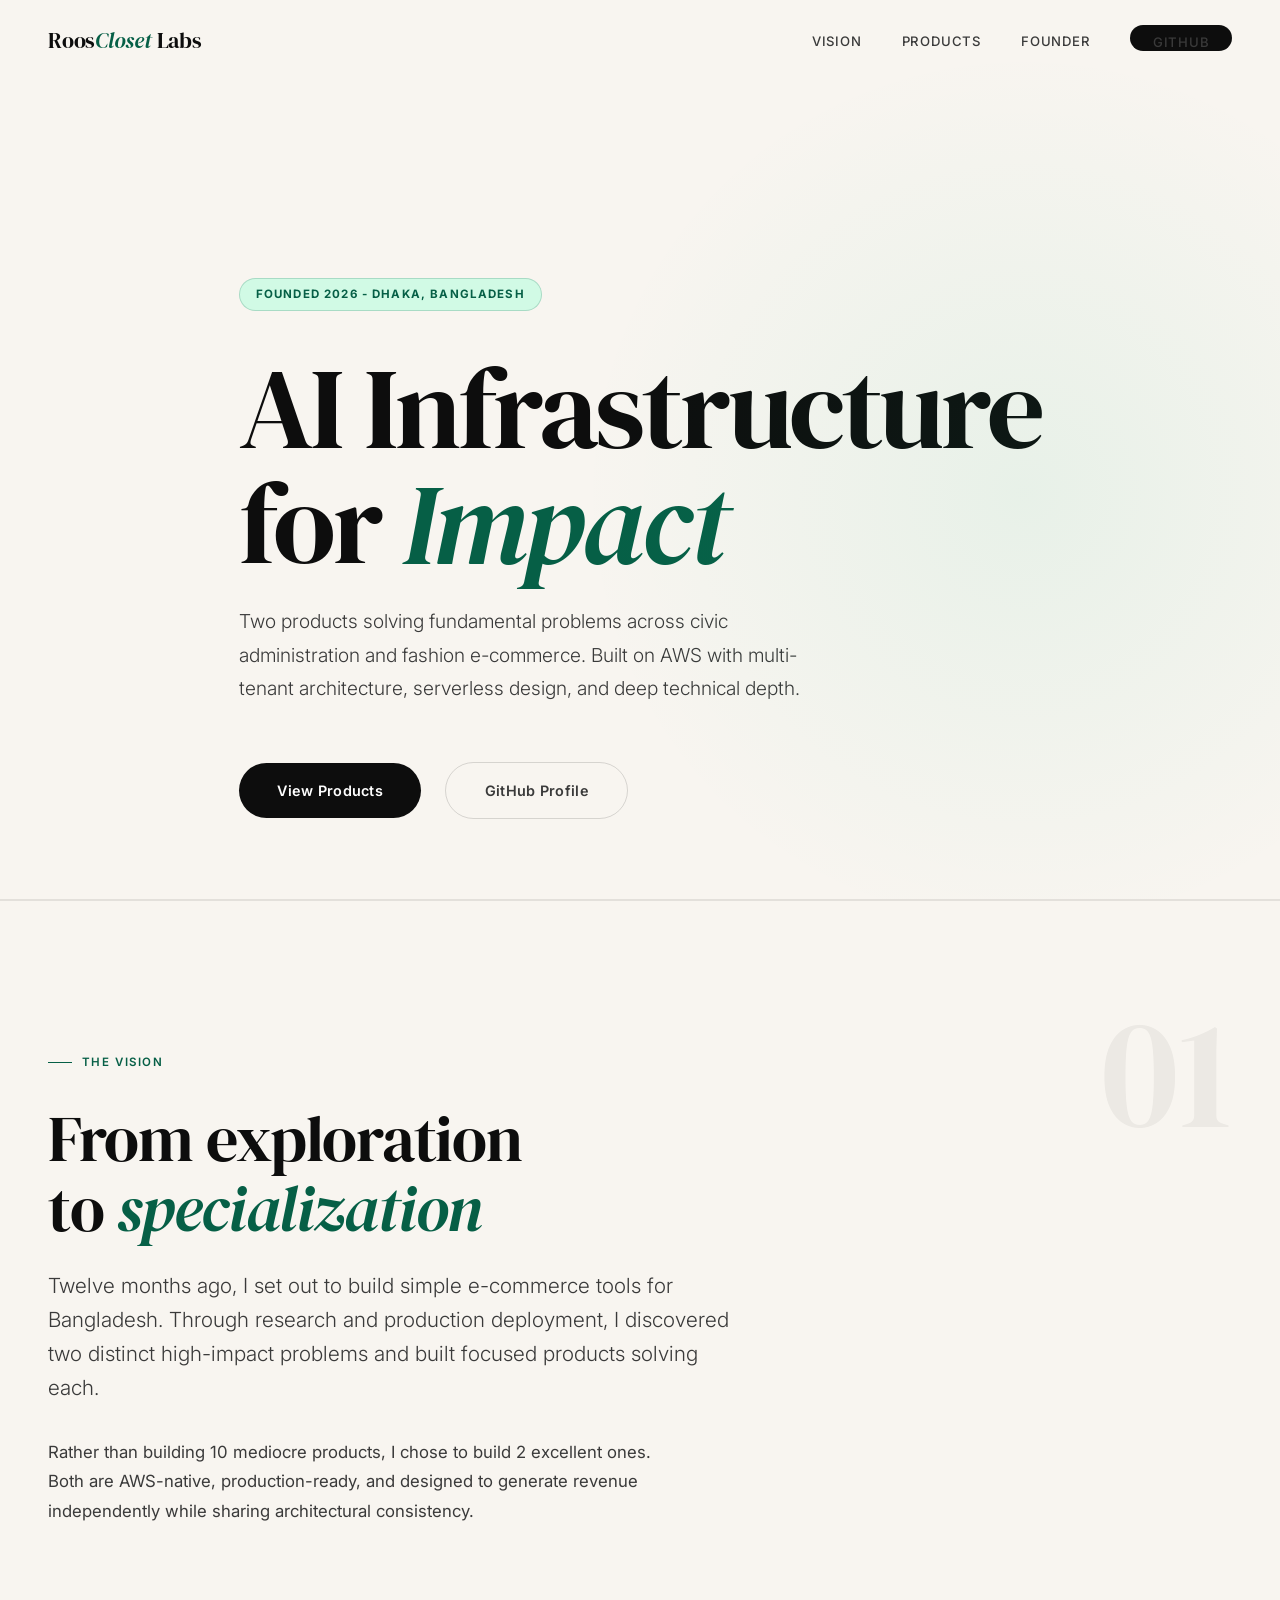
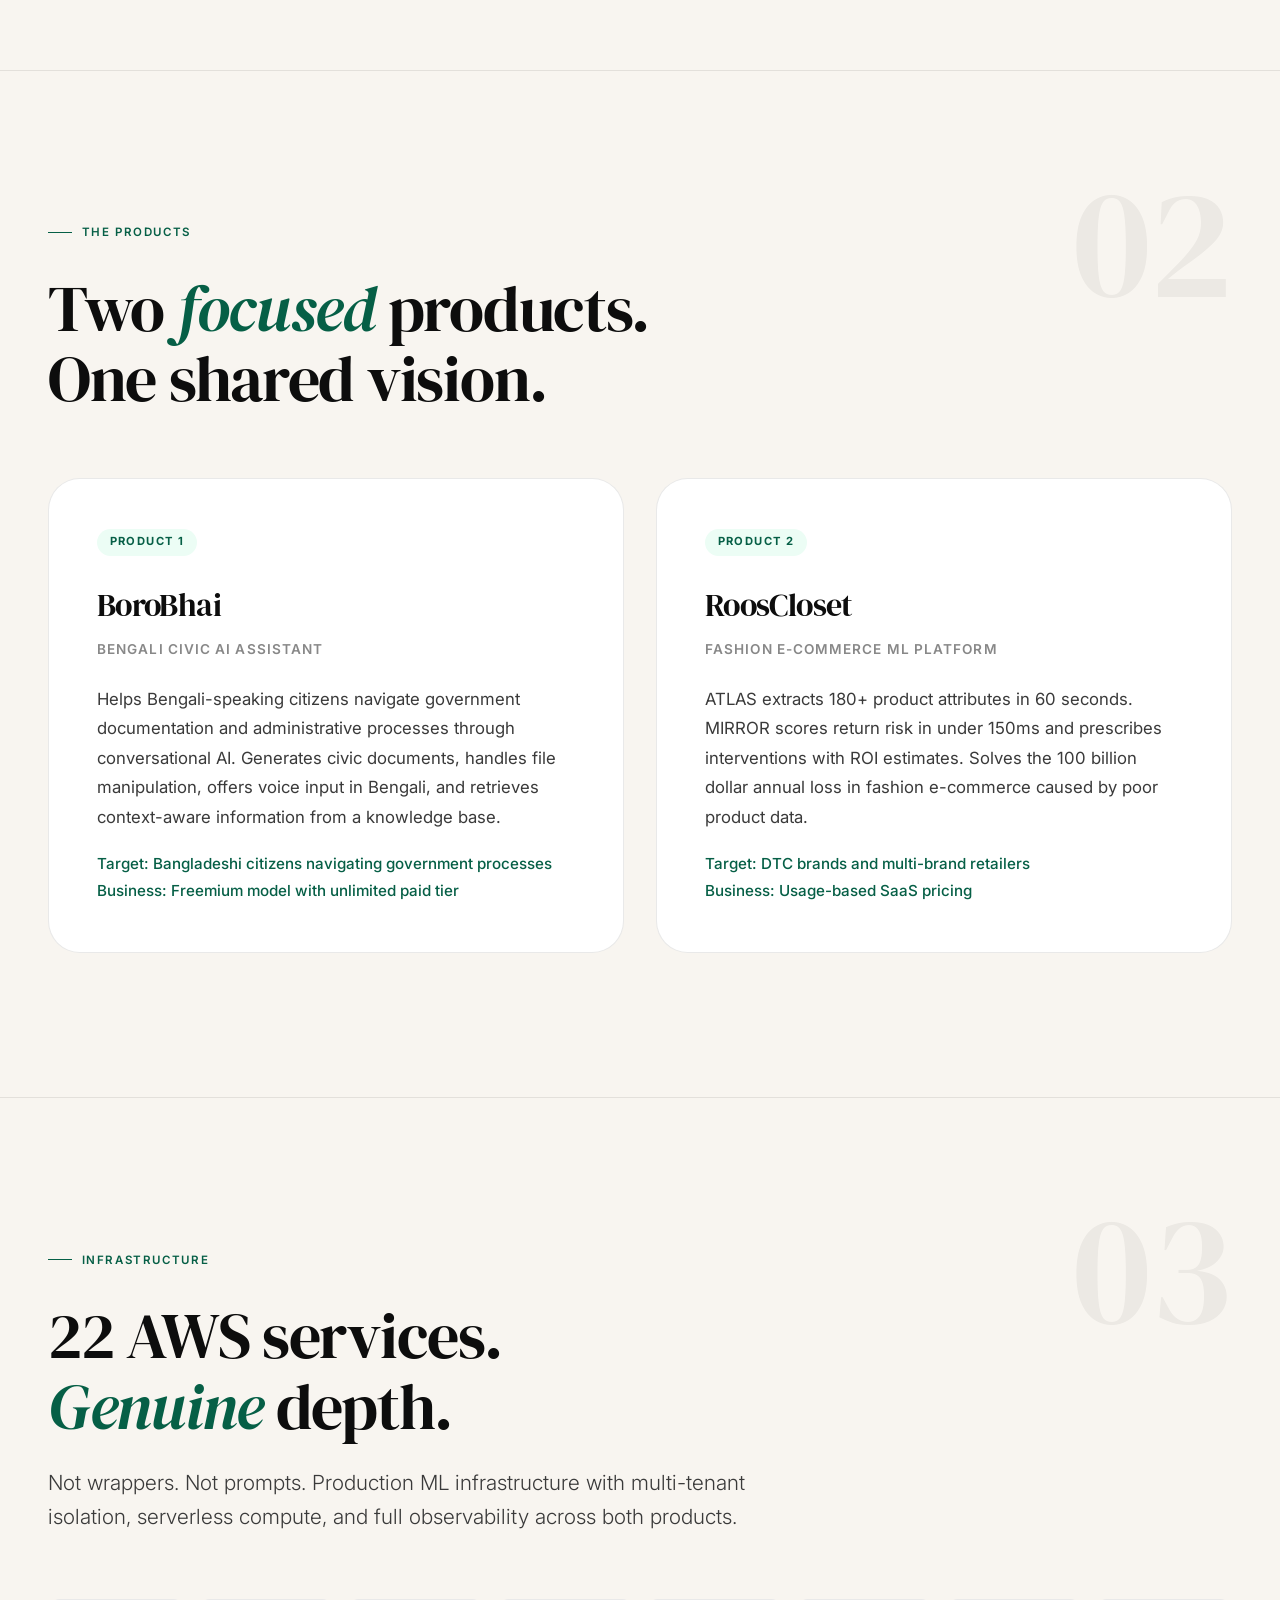
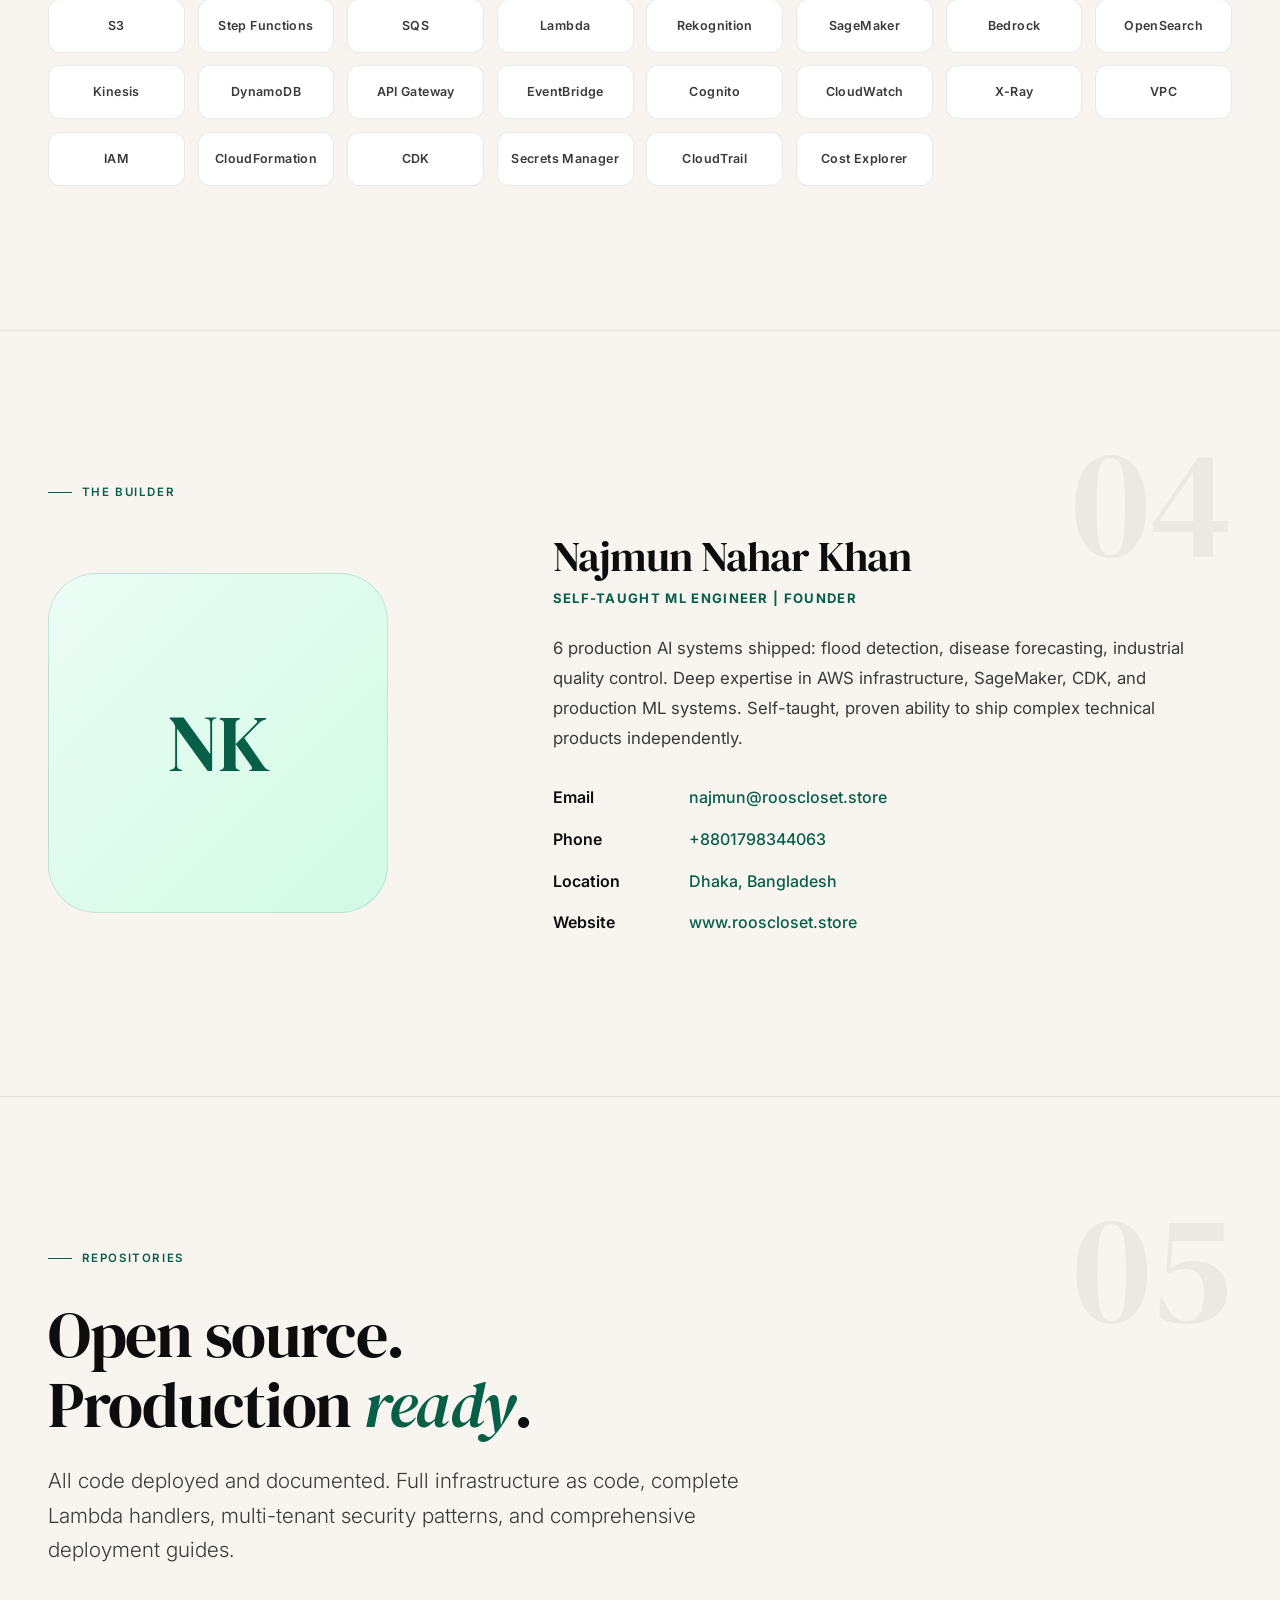
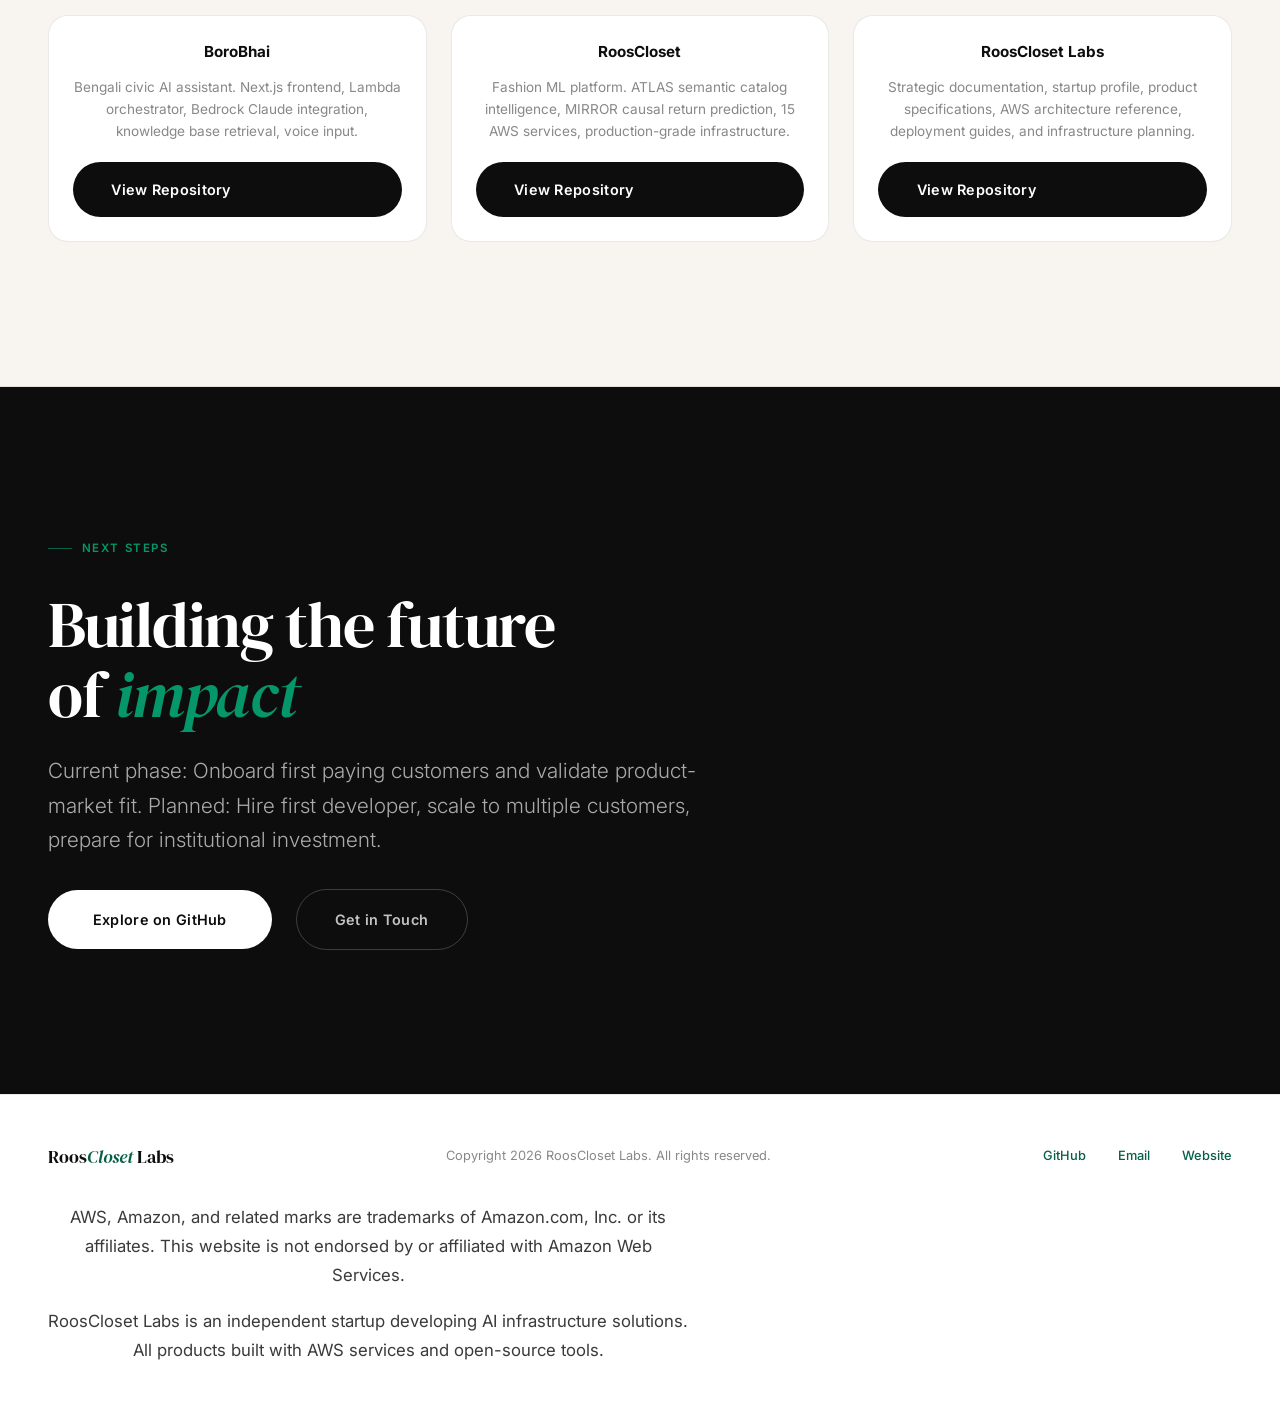
==== website/index.html @ 4cb817fa "Initial upload" ====
<!DOCTYPE html>
<html lang="en">
<head>
  <meta charset="UTF-8">
  <meta name="viewport" content="width=device-width, initial-scale=1.0">
  <meta name="description" content="RoosCloset Labs - AI-powered solutions for civic administration and fashion e-commerce. Two products, one vision.">
  <meta name="theme-color" content="#065F46">
  <title>RoosCloset Labs - AI Infrastructure for Impact</title>

  <link rel="preconnect" href="https://fonts.googleapis.com">
  <link rel="preconnect" href="https://fonts.gstatic.com" crossorigin>
  <link href="https://fonts.googleapis.com/css2?family=DM+Serif+Display:ital@0;1&family=Inter:opsz,wght@14..32,300;14..32,400;14..32,500;14..32,600;14..32,700&display=swap" rel="stylesheet">

  <style>
    :root {
      --bg: #F8F5F0;
      --bg-alt: #FFFFFF;
      --ink: #0D0D0D;
      --ink-2: #3A3A3A;
      --ink-muted: #888888;
      --emerald: #065F46;
      --emerald-mid: #059669;
      --emerald-pale: #D1FAE5;
      --emerald-tint: #ECFDF5;
      --border: rgba(13,13,13,0.09);
      --border-mid: rgba(13,13,13,0.14);
      --radius-sm: 12px;
      --radius-md: 20px;
      --radius-lg: 32px;
      --radius-xl: 48px;
    }

    * { margin: 0; padding: 0; box-sizing: border-box; }
    html { scroll-behavior: smooth; }
    body {
      font-family: 'Inter', sans-serif;
      background: var(--bg);
      color: var(--ink);
      line-height: 1.6;
      overflow-x: hidden;
    }

    a { color: inherit; text-decoration: none; }
    img { display: block; max-width: 100%; }

    nav {
      position: fixed; top: 0; left: 0; right: 0;
      z-index: 900;
      display: flex; align-items: center; justify-content: space-between;
      padding: 1.5rem 3rem;
      background: transparent;
      transition: background 0.4s, backdrop-filter 0.4s, border-bottom 0.4s;
    }

    nav.scrolled {
      background: rgba(248,245,240,0.88);
      backdrop-filter: blur(18px) saturate(180%);
      -webkit-backdrop-filter: blur(18px) saturate(180%);
      border-bottom: 1px solid var(--border);
    }

    .nav-logo {
      font-family: 'DM Serif Display', serif;
      font-size: 1.35rem;
      letter-spacing: -0.01em;
      font-weight: 400;
    }

    .nav-logo span { color: var(--emerald); font-style: italic; }

    .nav-links {
      display: flex; align-items: center; gap: 2.5rem;
      list-style: none;
    }

    .nav-links a {
      font-size: 0.82rem; font-weight: 500;
      letter-spacing: 0.06em; text-transform: uppercase;
      color: var(--ink-2);
      position: relative; padding-bottom: 2px;
      transition: color 0.3s;
    }

    .nav-links a::after {
      content: ''; position: absolute; bottom: 0; left: 0;
      width: 0; height: 1px; background: var(--emerald);
      transition: width 0.35s cubic-bezier(0.25,0.46,0.45,0.94);
    }

    .nav-links a:hover { color: var(--emerald); }
    .nav-links a:hover::after { width: 100%; }

    .nav-cta {
      padding: 0.55rem 1.4rem;
      background: var(--ink); color: #fff;
      border-radius: 40px; font-size: 0.8rem;
      font-weight: 600; letter-spacing: 0.04em; text-transform: uppercase;
      transition: background 0.3s, transform 0.25s;
      cursor: pointer;
    }

    .nav-cta:hover { background: var(--emerald); transform: translateY(-1px); color: #fff; }

    section { padding: 9rem 0; position: relative; }

    .container {
      max-width: 1280px;
      margin: 0 auto;
      padding: 0 3rem;
    }

    .section-label {
      display: inline-flex; align-items: center; gap: 0.6rem;
      font-size: 0.72rem; font-weight: 600;
      letter-spacing: 0.14em; text-transform: uppercase;
      color: var(--emerald);
      margin-bottom: 2rem;
    }

    .section-label::before {
      content: ''; width: 24px; height: 1px;
      background: var(--emerald);
    }

    .section-number {
      font-family: 'DM Serif Display', serif;
      font-size: clamp(5rem, 12vw, 10rem);
      color: rgba(13,13,13,0.05);
      line-height: 1;
      position: absolute;
      right: 3rem; top: 6rem;
      user-select: none;
      pointer-events: none;
    }

    .display {
      font-family: 'DM Serif Display', serif;
      font-size: clamp(3.8rem, 9vw, 7.5rem);
      line-height: 1.0;
      letter-spacing: -0.03em;
      color: var(--ink);
      font-weight: 400;
    }

    .display em { font-style: italic; color: var(--emerald); }

    h2 {
      font-family: 'DM Serif Display', serif;
      font-size: clamp(2.6rem, 5.5vw, 4rem);
      font-weight: 400;
      line-height: 1.1;
      letter-spacing: -0.02em;
      margin-bottom: 1.5rem;
    }

    h2 em { font-style: italic; color: var(--emerald); }

    h3 {
      font-size: 1.15rem;
      font-weight: 600;
      letter-spacing: -0.01em;
      margin-bottom: 0.6rem;
    }

    p {
      font-size: 1.05rem;
      color: var(--ink-2);
      line-height: 1.75;
      max-width: 640px;
    }

    p.lead {
      font-size: 1.3rem;
      line-height: 1.65;
      font-weight: 300;
      color: var(--ink-2);
      max-width: 700px;
    }

    .h-rule {
      width: 100%; height: 1px;
      background: var(--border);
      margin: 0;
    }

    .btn {
      display: inline-flex; align-items: center; gap: 0.6rem;
      padding: 1rem 2.4rem;
      border-radius: 60px;
      font-size: 0.9rem; font-weight: 600;
      letter-spacing: 0.02em;
      transition: transform 0.3s cubic-bezier(0.34,1.56,0.64,1), box-shadow 0.3s, background 0.3s;
      text-decoration: none;
      border: none;
      cursor: pointer;
    }

    .btn-primary {
      background: var(--ink); color: #fff;
    }

    .btn-primary:hover {
      background: var(--emerald);
      transform: translateY(-3px);
      box-shadow: 0 16px 40px rgba(6,95,70,0.25);
    }

    .btn-ghost {
      background: transparent;
      border: 1px solid var(--border-mid);
      color: var(--ink-2);
    }

    .btn-ghost:hover {
      background: var(--bg-alt);
      border-color: var(--ink);
      transform: translateY(-2px);
    }

    .btn-white {
      background: #fff; color: var(--ink);
      padding: 1.1rem 2.8rem;
    }

    .btn-white:hover {
      background: var(--emerald-mid); color: #fff;
      transform: translateY(-3px);
      box-shadow: 0 16px 40px rgba(16,185,129,0.35);
    }

    .btn-ghost-white {
      background: transparent;
      border: 1px solid rgba(255,255,255,0.2);
      color: rgba(255,255,255,0.75);
      padding: 1.1rem 2.4rem;
    }

    .btn-ghost-white:hover {
      border-color: rgba(255,255,255,0.6);
      color: #fff;
      transform: translateY(-2px);
    }

    .hero {
      min-height: 100vh;
      display: flex; flex-direction: column;
      justify-content: flex-end;
      padding-top: 8rem;
      padding-bottom: 5rem;
      border-bottom: 1px solid var(--border);
      position: relative;
      overflow: hidden;
    }

    .hero-bg-circle {
      position: absolute;
      width: 70vw; height: 70vw;
      max-width: 900px; max-height: 900px;
      background: radial-gradient(circle, rgba(16,185,129,0.07) 0%, transparent 70%);
      border-radius: 50%;
      right: -15vw; top: 5vh;
      pointer-events: none;
    }

    .hero-badge {
      display: inline-flex; align-items: center; gap: 0.5rem;
      background: var(--emerald-pale);
      color: var(--emerald);
      border: 1px solid rgba(6,95,70,0.2);
      padding: 0.4rem 1rem;
      border-radius: 40px;
      font-size: 0.72rem; font-weight: 700;
      letter-spacing: 0.1em; text-transform: uppercase;
      margin-bottom: 2.5rem;
    }

    .hero-sub {
      font-size: 1.2rem; font-weight: 300;
      color: var(--ink-2);
      max-width: 600px;
      margin-top: 1.5rem;
    }

    .hero-cta-row {
      display: flex; align-items: center; gap: 1.5rem;
      flex-wrap: wrap;
      margin-top: 3.5rem;
    }

    .cards-grid {
      display: grid;
      grid-template-columns: 1fr 1fr;
      gap: 2rem;
      margin-top: 4rem;
    }

    .card {
      background: var(--bg-alt);
      border: 1px solid var(--border);
      border-radius: var(--radius-lg);
      padding: 3rem;
      position: relative;
      overflow: hidden;
      transition: transform 0.4s cubic-bezier(0.34,1.56,0.64,1), box-shadow 0.4s;
    }

    .card::before {
      content: '';
      position: absolute; bottom: 0; left: 0; right: 0;
      height: 3px;
      background: linear-gradient(90deg, var(--emerald), var(--emerald-mid));
      transform: scaleX(0); transform-origin: left;
      transition: transform 0.5s cubic-bezier(0.25,0.46,0.45,0.94);
    }

    .card:hover::before { transform: scaleX(1); }
    .card:hover {
      transform: translateY(-5px);
      box-shadow: 0 30px 70px rgba(13,13,13,0.09);
    }

    .card-tag {
      display: inline-block;
      font-size: 0.7rem; font-weight: 700;
      letter-spacing: 0.12em; text-transform: uppercase;
      color: var(--emerald); background: var(--emerald-tint);
      padding: 0.3rem 0.8rem; border-radius: 30px;
      margin-bottom: 1.5rem;
    }

    .card-title {
      font-family: 'DM Serif Display', serif;
      font-size: 2rem; font-weight: 400;
      letter-spacing: -0.02em;
      margin-bottom: 0.5rem;
    }

    .card-sub {
      font-size: 0.85rem; font-weight: 600;
      text-transform: uppercase; letter-spacing: 0.08em;
      color: var(--ink-muted);
      margin-bottom: 1.5rem;
    }

    .aws-grid {
      display: grid;
      grid-template-columns: repeat(auto-fill, minmax(130px, 1fr));
      gap: 0.8rem;
      margin-top: 4rem;
    }

    .aws-item {
      background: var(--bg-alt);
      border: 1px solid var(--border);
      border-radius: var(--radius-sm);
      padding: 1rem 0.8rem;
      text-align: center;
      font-size: 0.78rem; font-weight: 600;
      letter-spacing: 0.03em;
      color: var(--ink-2);
      transition: background 0.3s, border-color 0.3s, transform 0.3s, color 0.3s;
    }

    .aws-item:hover {
      background: var(--emerald-tint);
      border-color: rgba(6,95,70,0.25);
      transform: translateY(-2px);
      color: var(--emerald);
    }

    .founder-wrap {
      display: grid;
      grid-template-columns: 1fr 1.6fr;
      gap: 5rem;
      align-items: center;
    }

    .founder-avatar {
      width: 100%; aspect-ratio: 1;
      max-width: 340px;
      background: linear-gradient(135deg, var(--emerald-tint), var(--emerald-pale));
      border-radius: var(--radius-xl);
      border: 1px solid rgba(6,95,70,0.15);
      display: flex; align-items: center; justify-content: center;
      font-family: 'DM Serif Display', serif;
      font-size: 5rem; color: var(--emerald);
      font-weight: 400;
    }

    .founder-name {
      font-family: 'DM Serif Display', serif;
      font-size: 2.6rem;
      letter-spacing: -0.02em;
      line-height: 1.1;
      margin-bottom: 0.5rem;
      font-weight: 400;
    }

    .founder-title {
      font-size: 0.82rem; font-weight: 700;
      letter-spacing: 0.1em; text-transform: uppercase;
      color: var(--emerald);
      margin-bottom: 1.5rem;
    }

    .contact-row {
      display: flex; align-items: center; gap: 1rem;
      margin-bottom: 1rem;
      font-size: 1rem;
    }

    .contact-label {
      font-weight: 600; color: var(--ink);
      min-width: 120px;
    }

    .contact-value {
      color: var(--emerald); font-weight: 500;
    }

    .contact-value:hover {
      text-decoration: underline;
    }

    .repo-grid {
      display: grid;
      grid-template-columns: repeat(3, 1fr);
      gap: 1.5rem;
      margin-top: 3rem;
    }

    .repo-card {
      background: var(--bg-alt);
      border: 1px solid var(--border);
      border-radius: var(--radius-md);
      padding: 1.5rem;
      text-align: center;
      transition: border-color 0.3s, box-shadow 0.3s;
    }

    .repo-card:hover {
      border-color: var(--emerald);
      box-shadow: 0 8px 24px rgba(6,95,70,0.12);
    }

    .repo-title {
      font-size: 0.95rem; font-weight: 700;
      color: var(--ink);
      margin-bottom: 0.8rem;
    }

    .repo-desc {
      font-size: 0.85rem; color: var(--ink-muted);
      margin-bottom: 1.2rem;
      line-height: 1.6;
    }

    .ask-section {
      background: var(--ink);
      color: #fff;
    }

    .ask-section h2 { color: #fff; }
    .ask-section h2 em { color: var(--emerald-mid); }
    .ask-section p { color: rgba(255,255,255,0.65); }

    .ask-cta-row {
      display: flex; align-items: center; gap: 1.5rem;
      flex-wrap: wrap;
      margin-top: 2rem;
    }

    footer {
      padding: 3rem 0;
      border-top: 1px solid var(--border);
      background: var(--bg-alt);
    }

    .footer-inner {
      display: flex; align-items: center; justify-content: space-between;
      flex-wrap: wrap; gap: 2rem;
    }

    .footer-logo {
      font-family: 'DM Serif Display', serif;
      font-size: 1.1rem;
      color: var(--ink);
      font-weight: 400;
    }

    .footer-logo em { color: var(--emerald); font-style: italic; }

    .footer-copy { font-size: 0.8rem; color: var(--ink-muted); }
    .footer-links { display: flex; gap: 2rem; align-items: center; }
    .footer-link {
      font-size: 0.8rem; color: var(--emerald); font-weight: 500;
      transition: opacity 0.2s;
      text-decoration: none;
    }

    .footer-link:hover { opacity: 0.7; }

    .legal { font-size: 0.75rem; color: var(--ink-muted); text-align: center; margin-top: 2rem; }
    .legal a { color: var(--emerald); transition: opacity 0.2s; }
    .legal a:hover { opacity: 0.7; }

    @media (max-width: 900px) {
      nav { padding: 1.2rem 1.8rem; }
      .nav-links { display: none; }
      .container { padding: 0 1.8rem; }
      section { padding: 6rem 0; }
      .cards-grid, .repo-grid { grid-template-columns: 1fr; }
      .founder-wrap { grid-template-columns: 1fr; gap: 3rem; }
      .section-number { display: none; }
      .footer-inner { flex-direction: column; align-items: flex-start; }
      .footer-links { flex-direction: column; gap: 1rem; align-items: flex-start; }
    }
  </style>
</head>
<body>

<nav id="main-nav">
  <div class="nav-logo">Roos<span>Closet</span> Labs</div>
  <ul class="nav-links">
    <li><a href="#vision">Vision</a></li>
    <li><a href="#products">Products</a></li>
    <li><a href="#founder">Founder</a></li>
    <li><a href="#github" class="nav-cta">GitHub</a></li>
  </ul>
</nav>

<section class="hero" id="hero">
  <div class="hero-bg-circle"></div>
  <div class="container">
    <div class="hero-badge">
      Founded 2026 - Dhaka, Bangladesh
    </div>

    <h1 class="display">
      AI Infrastructure<br>
      for <em>Impact</em>
    </h1>

    <p class="hero-sub">
      Two products solving fundamental problems across civic administration and fashion e-commerce. Built on AWS with multi-tenant architecture, serverless design, and deep technical depth.
    </p>

    <div class="hero-cta-row">
      <a href="#products" class="btn btn-primary">View Products</a>
      <a href="#github" class="btn btn-ghost">GitHub Profile</a>
    </div>
  </div>
</section>

<div class="h-rule"></div>

<section id="vision">
  <div class="section-number" aria-hidden="true">01</div>
  <div class="container">
    <div class="section-label">The Vision</div>
    <h2>
      From exploration<br>
      to <em>specialization</em>
    </h2>
    <p class="lead">
      Twelve months ago, I set out to build simple e-commerce tools for Bangladesh. Through research and production deployment, I discovered two distinct high-impact problems and built focused products solving each.
    </p>

    <p style="margin-top: 2rem;">
      Rather than building 10 mediocre products, I chose to build 2 excellent ones. Both are AWS-native, production-ready, and designed to generate revenue independently while sharing architectural consistency.
    </p>
  </div>
</section>

<div class="h-rule"></div>

<section id="products">
  <div class="section-number" aria-hidden="true">02</div>
  <div class="container">
    <div class="section-label">The Products</div>
    <h2>
      Two <em>focused</em> products.<br>
      One shared vision.
    </h2>

    <div class="cards-grid">
      <div class="card">
        <div class="card-tag">Product 1</div>
        <div class="card-title">BoroBhai</div>
        <div class="card-sub">Bengali Civic AI Assistant</div>
        <p>Helps Bengali-speaking citizens navigate government documentation and administrative processes through conversational AI. Generates civic documents, handles file manipulation, offers voice input in Bengali, and retrieves context-aware information from a knowledge base.</p>
        <p style="margin-top: 1.2rem; font-size: 0.95rem; color: var(--emerald); font-weight: 500;">
          Target: Bangladeshi citizens navigating government processes<br>
          Business: Freemium model with unlimited paid tier
        </p>
      </div>

      <div class="card">
        <div class="card-tag">Product 2</div>
        <div class="card-title">RoosCloset</div>
        <div class="card-sub">Fashion E-Commerce ML Platform</div>
        <p>ATLAS extracts 180+ product attributes in 60 seconds. MIRROR scores return risk in under 150ms and prescribes interventions with ROI estimates. Solves the 100 billion dollar annual loss in fashion e-commerce caused by poor product data.</p>
        <p style="margin-top: 1.2rem; font-size: 0.95rem; color: var(--emerald); font-weight: 500;">
          Target: DTC brands and multi-brand retailers<br>
          Business: Usage-based SaaS pricing
        </p>
      </div>
    </div>
  </div>
</section>

<div class="h-rule"></div>

<section id="aws">
  <div class="section-number" aria-hidden="true">03</div>
  <div class="container">
    <div class="section-label">Infrastructure</div>
    <h2>
      22 AWS services.<br>
      <em>Genuine</em> depth.
    </h2>
    <p class="lead">
      Not wrappers. Not prompts. Production ML infrastructure with multi-tenant isolation, serverless compute, and full observability across both products.
    </p>

    <div class="aws-grid" id="aws-grid">
      <div class="aws-item">S3</div>
      <div class="aws-item">Step Functions</div>
      <div class="aws-item">SQS</div>
      <div class="aws-item">Lambda</div>
      <div class="aws-item">Rekognition</div>
      <div class="aws-item">SageMaker</div>
      <div class="aws-item">Bedrock</div>
      <div class="aws-item">OpenSearch</div>
      <div class="aws-item">Kinesis</div>
      <div class="aws-item">DynamoDB</div>
      <div class="aws-item">API Gateway</div>
      <div class="aws-item">EventBridge</div>
      <div class="aws-item">Cognito</div>
      <div class="aws-item">CloudWatch</div>
      <div class="aws-item">X-Ray</div>
      <div class="aws-item">VPC</div>
      <div class="aws-item">IAM</div>
      <div class="aws-item">CloudFormation</div>
      <div class="aws-item">CDK</div>
      <div class="aws-item">Secrets Manager</div>
      <div class="aws-item">CloudTrail</div>
      <div class="aws-item">Cost Explorer</div>
    </div>
  </div>
</section>

<div class="h-rule"></div>

<section id="founder">
  <div class="section-number" aria-hidden="true">04</div>
  <div class="container">
    <div class="section-label">The Builder</div>
    <div class="founder-wrap">
      <div>
        <div class="founder-avatar">NK</div>
      </div>
      <div>
        <div class="founder-name">Najmun Nahar Khan</div>
        <div class="founder-title">Self-taught ML Engineer | Founder</div>

        <p style="margin-bottom: 2rem; line-height: 1.8;">
          6 production AI systems shipped: flood detection, disease forecasting, industrial quality control. Deep expertise in AWS infrastructure, SageMaker, CDK, and production ML systems. Self-taught, proven ability to ship complex technical products independently.
        </p>

        <div class="contact-row">
          <span class="contact-label">Email</span>
          <a href="mailto:najmun@rooscloset.store" class="contact-value">najmun@rooscloset.store</a>
        </div>

        <div class="contact-row">
          <span class="contact-label">Phone</span>
          <span class="contact-value">+8801798344063</span>
        </div>

        <div class="contact-row">
          <span class="contact-label">Location</span>
          <span class="contact-value">Dhaka, Bangladesh</span>
        </div>

        <div class="contact-row">
          <span class="contact-label">Website</span>
          <a href="https://www.rooscloset.store" target="_blank" rel="noopener noreferrer" class="contact-value">www.rooscloset.store</a>
        </div>
      </div>
    </div>
  </div>
</section>

<div class="h-rule"></div>

<section id="github">
  <div class="section-number" aria-hidden="true">05</div>
  <div class="container">
    <div class="section-label">Repositories</div>
    <h2>
      Open source.<br>
      Production <em>ready</em>.
    </h2>
    <p class="lead">
      All code deployed and documented. Full infrastructure as code, complete Lambda handlers, multi-tenant security patterns, and comprehensive deployment guides.
    </p>

    <div class="repo-grid">
      <div class="repo-card">
        <div class="repo-title">BoroBhai</div>
        <div class="repo-desc">
          Bengali civic AI assistant. Next.js frontend, Lambda orchestrator, Bedrock Claude integration, knowledge base retrieval, voice input.
        </div>
        <a href="https://github.com/najmun-ai/Bangla-AI" target="_blank" rel="noopener noreferrer" class="btn btn-primary" style="width: 100%; text-align: center;">
          View Repository
        </a>
      </div>

      <div class="repo-card">
        <div class="repo-title">RoosCloset</div>
        <div class="repo-desc">
          Fashion ML platform. ATLAS semantic catalog intelligence, MIRROR causal return prediction, 15 AWS services, production-grade infrastructure.
        </div>
        <a href="https://github.com/najmun-ai/rooscloset-retail-intelligence" target="_blank" rel="noopener noreferrer" class="btn btn-primary" style="width: 100%; text-align: center;">
          View Repository
        </a>
      </div>

      <div class="repo-card">
        <div class="repo-title">RoosCloset Labs</div>
        <div class="repo-desc">
          Strategic documentation, startup profile, product specifications, AWS architecture reference, deployment guides, and infrastructure planning.
        </div>
        <a href="https://github.com/najmun-ai/rooscloset-labs" target="_blank" rel="noopener noreferrer" class="btn btn-primary" style="width: 100%; text-align: center;">
          View Repository
        </a>
      </div>
    </div>
  </div>
</section>

<div class="h-rule"></div>

<section class="ask-section">
  <div class="container">
    <div class="section-label" style="color: var(--emerald-mid);">Next Steps</div>
    <h2>
      Building the future<br>
      of <em>impact</em>
    </h2>
    <p class="lead">
      Current phase: Onboard first paying customers and validate product-market fit. Planned: Hire first developer, scale to multiple customers, prepare for institutional investment.
    </p>

    <div class="ask-cta-row">
      <a href="https://github.com/najmun-ai" target="_blank" rel="noopener noreferrer" class="btn btn-white">Explore on GitHub</a>
      <a href="mailto:najmun@rooscloset.store" class="btn btn-ghost-white">Get in Touch</a>
    </div>
  </div>
</section>

<footer>
  <div class="container">
    <div class="footer-inner">
      <div class="footer-logo">Roos<em>Closet</em> Labs</div>
      <p class="footer-copy">Copyright 2026 RoosCloset Labs. All rights reserved.</p>
      <div class="footer-links">
        <a href="https://github.com/najmun-ai" target="_blank" rel="noopener noreferrer" class="footer-link">GitHub</a>
        <a href="mailto:najmun@rooscloset.store" class="footer-link">Email</a>
        <a href="https://www.rooscloset.store" target="_blank" rel="noopener noreferrer" class="footer-link">Website</a>
      </div>
    </div>

    <div class="legal">
      <p>AWS, Amazon, and related marks are trademarks of Amazon.com, Inc. or its affiliates. This website is not endorsed by or affiliated with Amazon Web Services.</p>
      <p style="margin-top: 1rem;">RoosCloset Labs is an independent startup developing AI infrastructure solutions. All products built with AWS services and open-source tools.</p>
    </div>
  </div>
</footer>

<script>
  const nav = document.getElementById('main-nav');
  window.addEventListener('scroll', () => {
    nav.classList.toggle('scrolled', window.scrollY > 60);
  }, { passive: true });

  document.querySelectorAll('a[href^="#"]').forEach(anchor => {
    anchor.addEventListener('click', function(e) {
      e.preventDefault();
      const target = document.querySelector(this.getAttribute('href'));
      if (target) {
        target.scrollIntoView({ behavior: 'smooth' });
      }
    });
  });
</script>

</body>
</html>
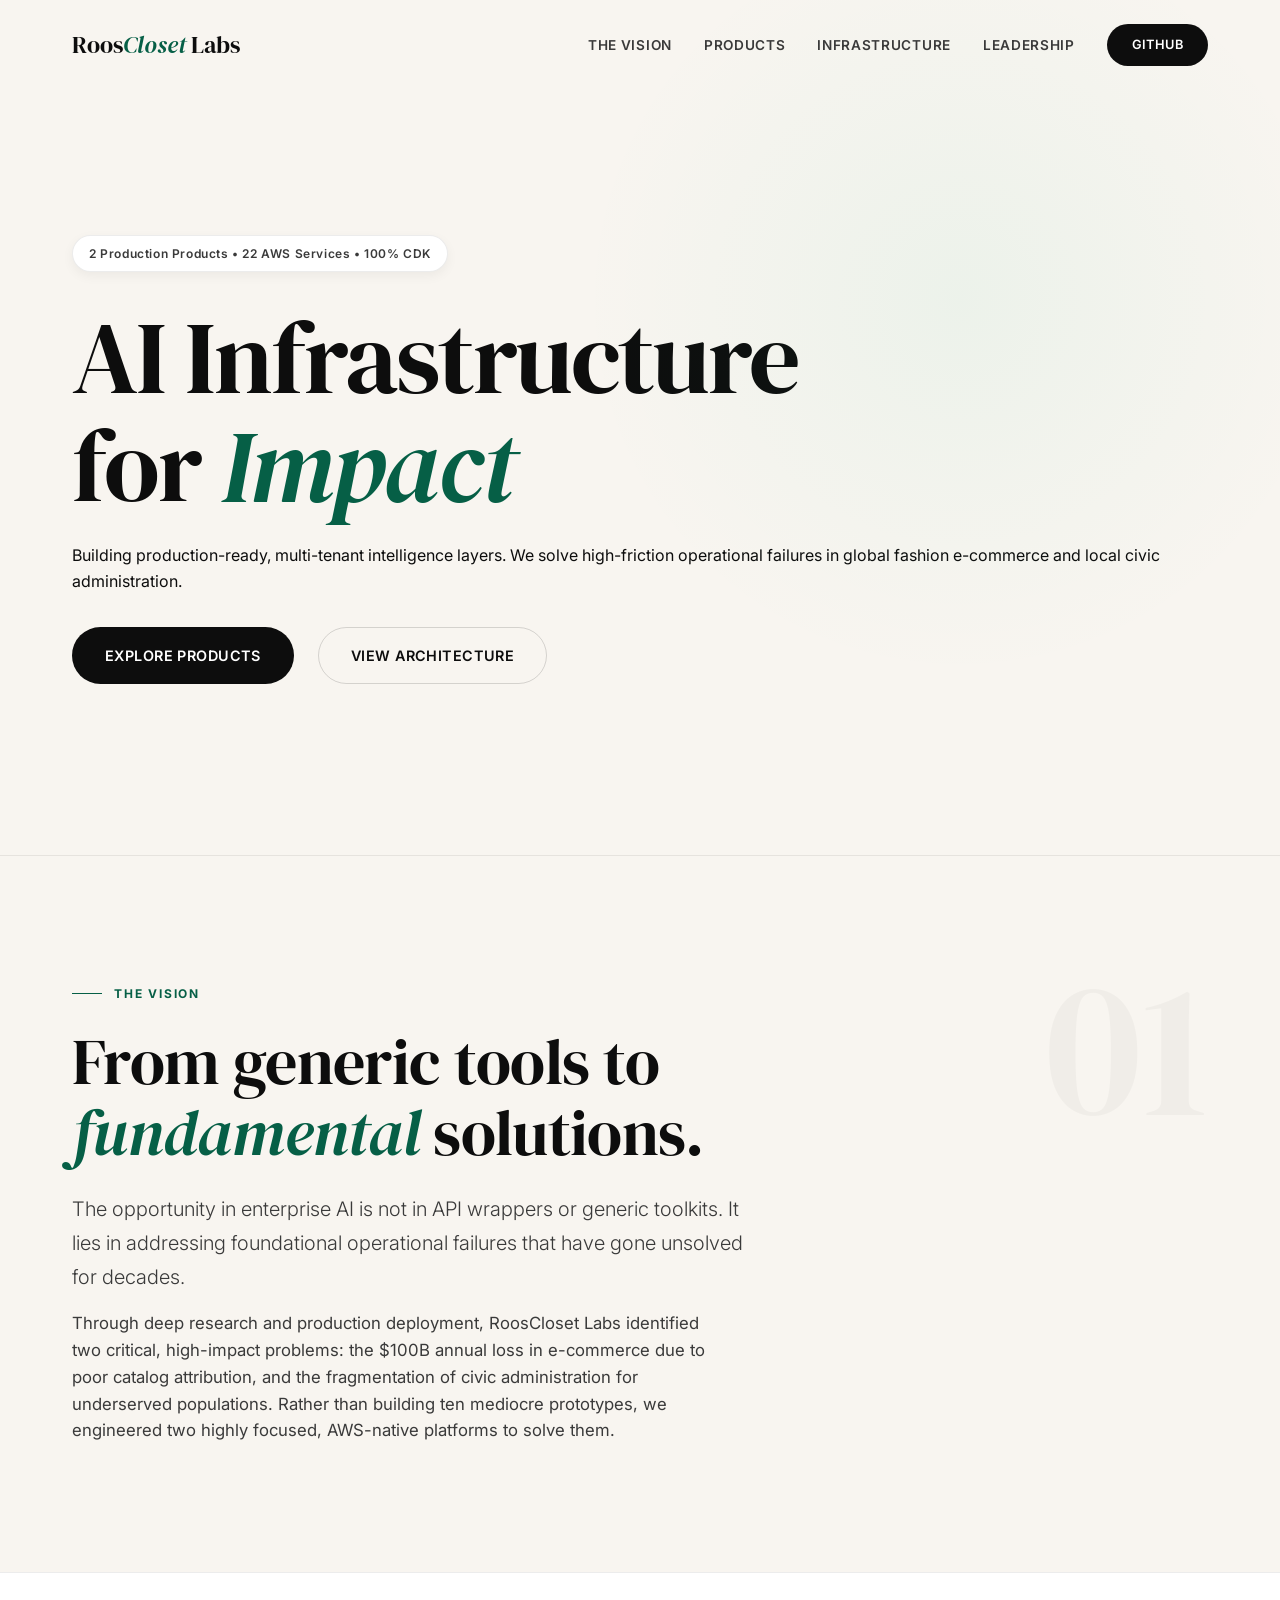
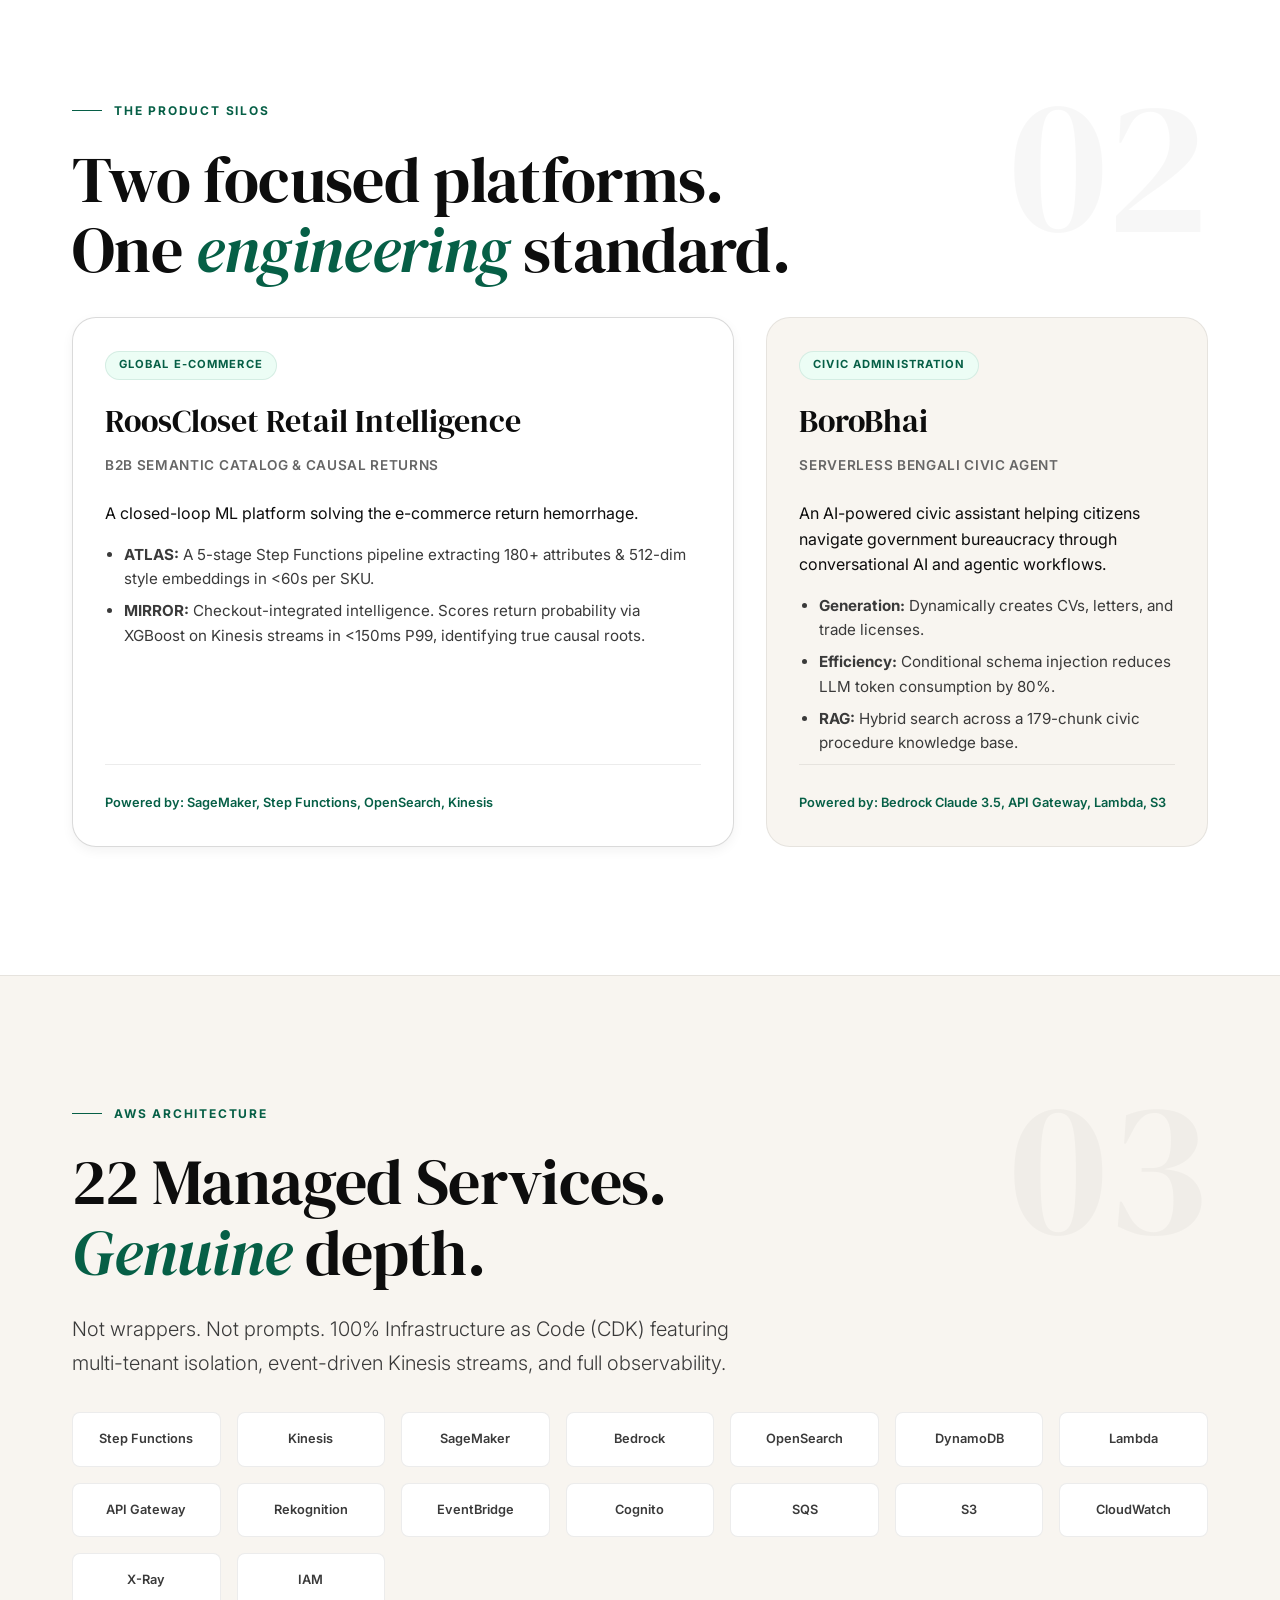
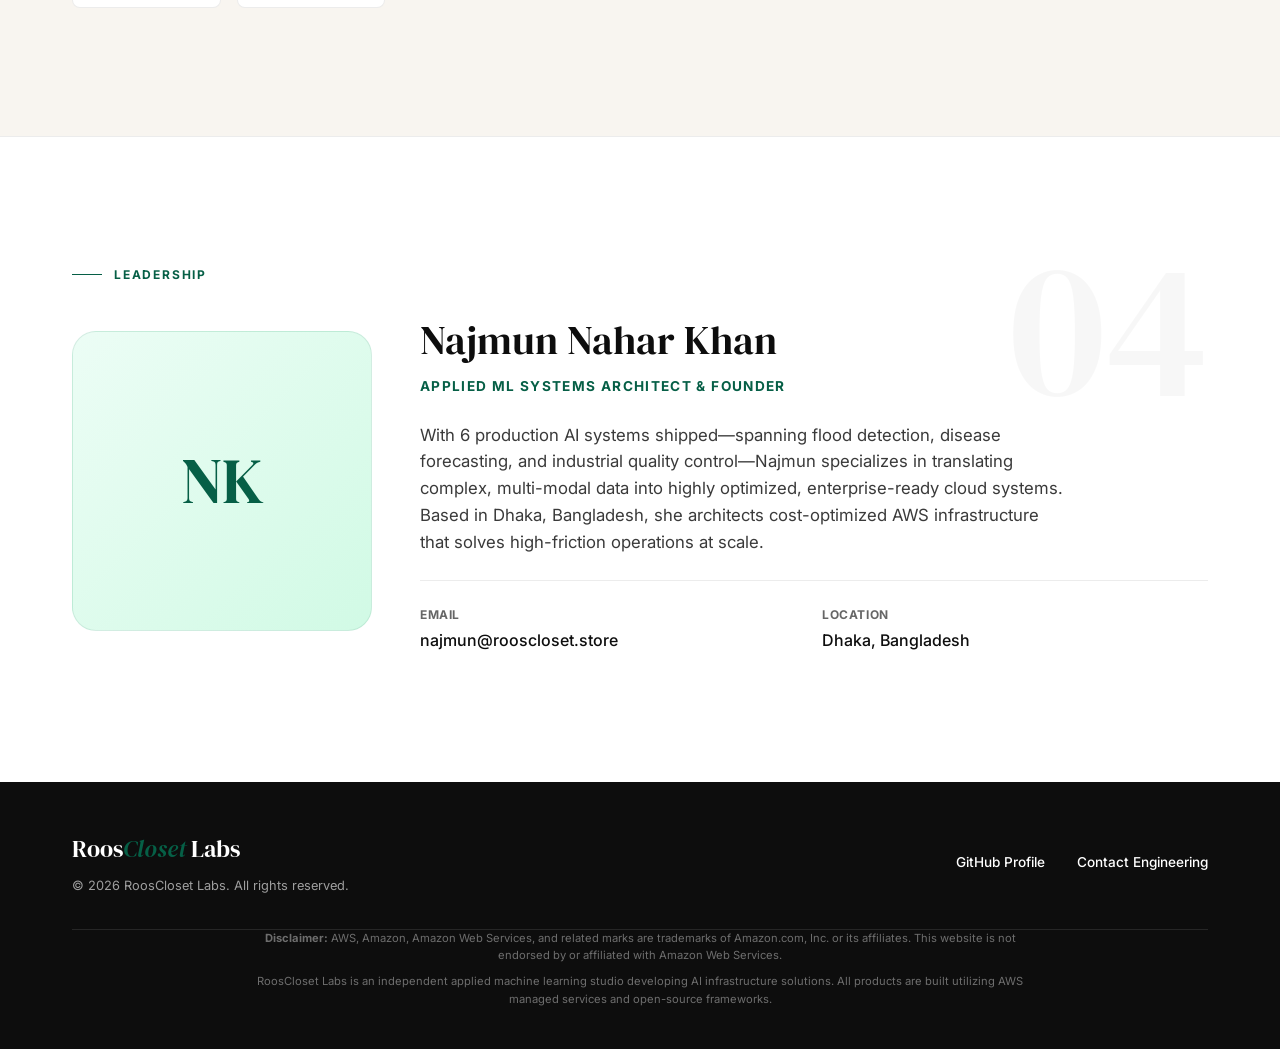
==== commit 0c2cc974: "Update index.html" ====
--- a/website/index.html
+++ b/website/index.html
@@ -3,798 +3,216 @@
 <head>
   <meta charset="UTF-8">
   <meta name="viewport" content="width=device-width, initial-scale=1.0">
-  <meta name="description" content="RoosCloset Labs - AI-powered solutions for civic administration and fashion e-commerce. Two products, one vision.">
+  
+  <!-- SEO & Meta Tags -->
+  <title>RoosCloset Labs | AI Infrastructure for Impact</title>
+  <meta name="description" content="Applied machine learning and cognitive orchestration studio. Building production-grade, multi-tenant AI infrastructure for global fashion e-commerce and civic administration.">
+  <meta name="keywords" content="AWS, Machine Learning, Serverless, AI Infrastructure, RoosCloset, BoroBhai, Retail Intelligence">
+  <meta name="author" content="Najmun Nahar Khan">
   <meta name="theme-color" content="#065F46">
-  <title>RoosCloset Labs - AI Infrastructure for Impact</title>
-
+
+  <!-- Google tag (gtag.js) - Placeholder -->
+  <script async src="https://www.googletagmanager.com/gtag/js?id=G-XXXXXXXXXX"></script>
+  <script>
+    window.dataLayer = window.dataLayer || [];
+    function gtag(){dataLayer.push(arguments);}
+    gtag('js', new Date());
+    gtag('config', 'G-XXXXXXXXXX');
+  </script>
+
+  <!-- Typography -->
   <link rel="preconnect" href="https://fonts.googleapis.com">
   <link rel="preconnect" href="https://fonts.gstatic.com" crossorigin>
   <link href="https://fonts.googleapis.com/css2?family=DM+Serif+Display:ital@0;1&family=Inter:opsz,wght@14..32,300;14..32,400;14..32,500;14..32,600;14..32,700&display=swap" rel="stylesheet">
-
-  <style>
-    :root {
-      --bg: #F8F5F0;
-      --bg-alt: #FFFFFF;
-      --ink: #0D0D0D;
-      --ink-2: #3A3A3A;
-      --ink-muted: #888888;
-      --emerald: #065F46;
-      --emerald-mid: #059669;
-      --emerald-pale: #D1FAE5;
-      --emerald-tint: #ECFDF5;
-      --border: rgba(13,13,13,0.09);
-      --border-mid: rgba(13,13,13,0.14);
-      --radius-sm: 12px;
-      --radius-md: 20px;
-      --radius-lg: 32px;
-      --radius-xl: 48px;
-    }
-
-    * { margin: 0; padding: 0; box-sizing: border-box; }
-    html { scroll-behavior: smooth; }
-    body {
-      font-family: 'Inter', sans-serif;
-      background: var(--bg);
-      color: var(--ink);
-      line-height: 1.6;
-      overflow-x: hidden;
-    }
-
-    a { color: inherit; text-decoration: none; }
-    img { display: block; max-width: 100%; }
-
-    nav {
-      position: fixed; top: 0; left: 0; right: 0;
-      z-index: 900;
-      display: flex; align-items: center; justify-content: space-between;
-      padding: 1.5rem 3rem;
-      background: transparent;
-      transition: background 0.4s, backdrop-filter 0.4s, border-bottom 0.4s;
-    }
-
-    nav.scrolled {
-      background: rgba(248,245,240,0.88);
-      backdrop-filter: blur(18px) saturate(180%);
-      -webkit-backdrop-filter: blur(18px) saturate(180%);
-      border-bottom: 1px solid var(--border);
-    }
-
-    .nav-logo {
-      font-family: 'DM Serif Display', serif;
-      font-size: 1.35rem;
-      letter-spacing: -0.01em;
-      font-weight: 400;
-    }
-
-    .nav-logo span { color: var(--emerald); font-style: italic; }
-
-    .nav-links {
-      display: flex; align-items: center; gap: 2.5rem;
-      list-style: none;
-    }
-
-    .nav-links a {
-      font-size: 0.82rem; font-weight: 500;
-      letter-spacing: 0.06em; text-transform: uppercase;
-      color: var(--ink-2);
-      position: relative; padding-bottom: 2px;
-      transition: color 0.3s;
-    }
-
-    .nav-links a::after {
-      content: ''; position: absolute; bottom: 0; left: 0;
-      width: 0; height: 1px; background: var(--emerald);
-      transition: width 0.35s cubic-bezier(0.25,0.46,0.45,0.94);
-    }
-
-    .nav-links a:hover { color: var(--emerald); }
-    .nav-links a:hover::after { width: 100%; }
-
-    .nav-cta {
-      padding: 0.55rem 1.4rem;
-      background: var(--ink); color: #fff;
-      border-radius: 40px; font-size: 0.8rem;
-      font-weight: 600; letter-spacing: 0.04em; text-transform: uppercase;
-      transition: background 0.3s, transform 0.25s;
-      cursor: pointer;
-    }
-
-    .nav-cta:hover { background: var(--emerald); transform: translateY(-1px); color: #fff; }
-
-    section { padding: 9rem 0; position: relative; }
-
-    .container {
-      max-width: 1280px;
-      margin: 0 auto;
-      padding: 0 3rem;
-    }
-
-    .section-label {
-      display: inline-flex; align-items: center; gap: 0.6rem;
-      font-size: 0.72rem; font-weight: 600;
-      letter-spacing: 0.14em; text-transform: uppercase;
-      color: var(--emerald);
-      margin-bottom: 2rem;
-    }
-
-    .section-label::before {
-      content: ''; width: 24px; height: 1px;
-      background: var(--emerald);
-    }
-
-    .section-number {
-      font-family: 'DM Serif Display', serif;
-      font-size: clamp(5rem, 12vw, 10rem);
-      color: rgba(13,13,13,0.05);
-      line-height: 1;
-      position: absolute;
-      right: 3rem; top: 6rem;
-      user-select: none;
-      pointer-events: none;
-    }
-
-    .display {
-      font-family: 'DM Serif Display', serif;
-      font-size: clamp(3.8rem, 9vw, 7.5rem);
-      line-height: 1.0;
-      letter-spacing: -0.03em;
-      color: var(--ink);
-      font-weight: 400;
-    }
-
-    .display em { font-style: italic; color: var(--emerald); }
-
-    h2 {
-      font-family: 'DM Serif Display', serif;
-      font-size: clamp(2.6rem, 5.5vw, 4rem);
-      font-weight: 400;
-      line-height: 1.1;
-      letter-spacing: -0.02em;
-      margin-bottom: 1.5rem;
-    }
-
-    h2 em { font-style: italic; color: var(--emerald); }
-
-    h3 {
-      font-size: 1.15rem;
-      font-weight: 600;
-      letter-spacing: -0.01em;
-      margin-bottom: 0.6rem;
-    }
-
-    p {
-      font-size: 1.05rem;
-      color: var(--ink-2);
-      line-height: 1.75;
-      max-width: 640px;
-    }
-
-    p.lead {
-      font-size: 1.3rem;
-      line-height: 1.65;
-      font-weight: 300;
-      color: var(--ink-2);
-      max-width: 700px;
-    }
-
-    .h-rule {
-      width: 100%; height: 1px;
-      background: var(--border);
-      margin: 0;
-    }
-
-    .btn {
-      display: inline-flex; align-items: center; gap: 0.6rem;
-      padding: 1rem 2.4rem;
-      border-radius: 60px;
-      font-size: 0.9rem; font-weight: 600;
-      letter-spacing: 0.02em;
-      transition: transform 0.3s cubic-bezier(0.34,1.56,0.64,1), box-shadow 0.3s, background 0.3s;
-      text-decoration: none;
-      border: none;
-      cursor: pointer;
-    }
-
-    .btn-primary {
-      background: var(--ink); color: #fff;
-    }
-
-    .btn-primary:hover {
-      background: var(--emerald);
-      transform: translateY(-3px);
-      box-shadow: 0 16px 40px rgba(6,95,70,0.25);
-    }
-
-    .btn-ghost {
-      background: transparent;
-      border: 1px solid var(--border-mid);
-      color: var(--ink-2);
-    }
-
-    .btn-ghost:hover {
-      background: var(--bg-alt);
-      border-color: var(--ink);
-      transform: translateY(-2px);
-    }
-
-    .btn-white {
-      background: #fff; color: var(--ink);
-      padding: 1.1rem 2.8rem;
-    }
-
-    .btn-white:hover {
-      background: var(--emerald-mid); color: #fff;
-      transform: translateY(-3px);
-      box-shadow: 0 16px 40px rgba(16,185,129,0.35);
-    }
-
-    .btn-ghost-white {
-      background: transparent;
-      border: 1px solid rgba(255,255,255,0.2);
-      color: rgba(255,255,255,0.75);
-      padding: 1.1rem 2.4rem;
-    }
-
-    .btn-ghost-white:hover {
-      border-color: rgba(255,255,255,0.6);
-      color: #fff;
-      transform: translateY(-2px);
-    }
-
-    .hero {
-      min-height: 100vh;
-      display: flex; flex-direction: column;
-      justify-content: flex-end;
-      padding-top: 8rem;
-      padding-bottom: 5rem;
-      border-bottom: 1px solid var(--border);
-      position: relative;
-      overflow: hidden;
-    }
-
-    .hero-bg-circle {
-      position: absolute;
-      width: 70vw; height: 70vw;
-      max-width: 900px; max-height: 900px;
-      background: radial-gradient(circle, rgba(16,185,129,0.07) 0%, transparent 70%);
-      border-radius: 50%;
-      right: -15vw; top: 5vh;
-      pointer-events: none;
-    }
-
-    .hero-badge {
-      display: inline-flex; align-items: center; gap: 0.5rem;
-      background: var(--emerald-pale);
-      color: var(--emerald);
-      border: 1px solid rgba(6,95,70,0.2);
-      padding: 0.4rem 1rem;
-      border-radius: 40px;
-      font-size: 0.72rem; font-weight: 700;
-      letter-spacing: 0.1em; text-transform: uppercase;
-      margin-bottom: 2.5rem;
-    }
-
-    .hero-sub {
-      font-size: 1.2rem; font-weight: 300;
-      color: var(--ink-2);
-      max-width: 600px;
-      margin-top: 1.5rem;
-    }
-
-    .hero-cta-row {
-      display: flex; align-items: center; gap: 1.5rem;
-      flex-wrap: wrap;
-      margin-top: 3.5rem;
-    }
-
-    .cards-grid {
-      display: grid;
-      grid-template-columns: 1fr 1fr;
-      gap: 2rem;
-      margin-top: 4rem;
-    }
-
-    .card {
-      background: var(--bg-alt);
-      border: 1px solid var(--border);
-      border-radius: var(--radius-lg);
-      padding: 3rem;
-      position: relative;
-      overflow: hidden;
-      transition: transform 0.4s cubic-bezier(0.34,1.56,0.64,1), box-shadow 0.4s;
-    }
-
-    .card::before {
-      content: '';
-      position: absolute; bottom: 0; left: 0; right: 0;
-      height: 3px;
-      background: linear-gradient(90deg, var(--emerald), var(--emerald-mid));
-      transform: scaleX(0); transform-origin: left;
-      transition: transform 0.5s cubic-bezier(0.25,0.46,0.45,0.94);
-    }
-
-    .card:hover::before { transform: scaleX(1); }
-    .card:hover {
-      transform: translateY(-5px);
-      box-shadow: 0 30px 70px rgba(13,13,13,0.09);
-    }
-
-    .card-tag {
-      display: inline-block;
-      font-size: 0.7rem; font-weight: 700;
-      letter-spacing: 0.12em; text-transform: uppercase;
-      color: var(--emerald); background: var(--emerald-tint);
-      padding: 0.3rem 0.8rem; border-radius: 30px;
-      margin-bottom: 1.5rem;
-    }
-
-    .card-title {
-      font-family: 'DM Serif Display', serif;
-      font-size: 2rem; font-weight: 400;
-      letter-spacing: -0.02em;
-      margin-bottom: 0.5rem;
-    }
-
-    .card-sub {
-      font-size: 0.85rem; font-weight: 600;
-      text-transform: uppercase; letter-spacing: 0.08em;
-      color: var(--ink-muted);
-      margin-bottom: 1.5rem;
-    }
-
-    .aws-grid {
-      display: grid;
-      grid-template-columns: repeat(auto-fill, minmax(130px, 1fr));
-      gap: 0.8rem;
-      margin-top: 4rem;
-    }
-
-    .aws-item {
-      background: var(--bg-alt);
-      border: 1px solid var(--border);
-      border-radius: var(--radius-sm);
-      padding: 1rem 0.8rem;
-      text-align: center;
-      font-size: 0.78rem; font-weight: 600;
-      letter-spacing: 0.03em;
-      color: var(--ink-2);
-      transition: background 0.3s, border-color 0.3s, transform 0.3s, color 0.3s;
-    }
-
-    .aws-item:hover {
-      background: var(--emerald-tint);
-      border-color: rgba(6,95,70,0.25);
-      transform: translateY(-2px);
-      color: var(--emerald);
-    }
-
-    .founder-wrap {
-      display: grid;
-      grid-template-columns: 1fr 1.6fr;
-      gap: 5rem;
-      align-items: center;
-    }
-
-    .founder-avatar {
-      width: 100%; aspect-ratio: 1;
-      max-width: 340px;
-      background: linear-gradient(135deg, var(--emerald-tint), var(--emerald-pale));
-      border-radius: var(--radius-xl);
-      border: 1px solid rgba(6,95,70,0.15);
-      display: flex; align-items: center; justify-content: center;
-      font-family: 'DM Serif Display', serif;
-      font-size: 5rem; color: var(--emerald);
-      font-weight: 400;
-    }
-
-    .founder-name {
-      font-family: 'DM Serif Display', serif;
-      font-size: 2.6rem;
-      letter-spacing: -0.02em;
-      line-height: 1.1;
-      margin-bottom: 0.5rem;
-      font-weight: 400;
-    }
-
-    .founder-title {
-      font-size: 0.82rem; font-weight: 700;
-      letter-spacing: 0.1em; text-transform: uppercase;
-      color: var(--emerald);
-      margin-bottom: 1.5rem;
-    }
-
-    .contact-row {
-      display: flex; align-items: center; gap: 1rem;
-      margin-bottom: 1rem;
-      font-size: 1rem;
-    }
-
-    .contact-label {
-      font-weight: 600; color: var(--ink);
-      min-width: 120px;
-    }
-
-    .contact-value {
-      color: var(--emerald); font-weight: 500;
-    }
-
-    .contact-value:hover {
-      text-decoration: underline;
-    }
-
-    .repo-grid {
-      display: grid;
-      grid-template-columns: repeat(3, 1fr);
-      gap: 1.5rem;
-      margin-top: 3rem;
-    }
-
-    .repo-card {
-      background: var(--bg-alt);
-      border: 1px solid var(--border);
-      border-radius: var(--radius-md);
-      padding: 1.5rem;
-      text-align: center;
-      transition: border-color 0.3s, box-shadow 0.3s;
-    }
-
-    .repo-card:hover {
-      border-color: var(--emerald);
-      box-shadow: 0 8px 24px rgba(6,95,70,0.12);
-    }
-
-    .repo-title {
-      font-size: 0.95rem; font-weight: 700;
-      color: var(--ink);
-      margin-bottom: 0.8rem;
-    }
-
-    .repo-desc {
-      font-size: 0.85rem; color: var(--ink-muted);
-      margin-bottom: 1.2rem;
-      line-height: 1.6;
-    }
-
-    .ask-section {
-      background: var(--ink);
-      color: #fff;
-    }
-
-    .ask-section h2 { color: #fff; }
-    .ask-section h2 em { color: var(--emerald-mid); }
-    .ask-section p { color: rgba(255,255,255,0.65); }
-
-    .ask-cta-row {
-      display: flex; align-items: center; gap: 1.5rem;
-      flex-wrap: wrap;
-      margin-top: 2rem;
-    }
-
-    footer {
-      padding: 3rem 0;
-      border-top: 1px solid var(--border);
-      background: var(--bg-alt);
-    }
-
-    .footer-inner {
-      display: flex; align-items: center; justify-content: space-between;
-      flex-wrap: wrap; gap: 2rem;
-    }
-
-    .footer-logo {
-      font-family: 'DM Serif Display', serif;
-      font-size: 1.1rem;
-      color: var(--ink);
-      font-weight: 400;
-    }
-
-    .footer-logo em { color: var(--emerald); font-style: italic; }
-
-    .footer-copy { font-size: 0.8rem; color: var(--ink-muted); }
-    .footer-links { display: flex; gap: 2rem; align-items: center; }
-    .footer-link {
-      font-size: 0.8rem; color: var(--emerald); font-weight: 500;
-      transition: opacity 0.2s;
-      text-decoration: none;
-    }
-
-    .footer-link:hover { opacity: 0.7; }
-
-    .legal { font-size: 0.75rem; color: var(--ink-muted); text-align: center; margin-top: 2rem; }
-    .legal a { color: var(--emerald); transition: opacity 0.2s; }
-    .legal a:hover { opacity: 0.7; }
-
-    @media (max-width: 900px) {
-      nav { padding: 1.2rem 1.8rem; }
-      .nav-links { display: none; }
-      .container { padding: 0 1.8rem; }
-      section { padding: 6rem 0; }
-      .cards-grid, .repo-grid { grid-template-columns: 1fr; }
-      .founder-wrap { grid-template-columns: 1fr; gap: 3rem; }
-      .section-number { display: none; }
-      .footer-inner { flex-direction: column; align-items: flex-start; }
-      .footer-links { flex-direction: column; gap: 1rem; align-items: flex-start; }
-    }
-  </style>
+  
+  <!-- Stylesheets -->
+  <link rel="stylesheet" href="styles.css">
 </head>
 <body>
 
-<nav id="main-nav">
-  <div class="nav-logo">Roos<span>Closet</span> Labs</div>
-  <ul class="nav-links">
-    <li><a href="#vision">Vision</a></li>
-    <li><a href="#products">Products</a></li>
-    <li><a href="#founder">Founder</a></li>
-    <li><a href="#github" class="nav-cta">GitHub</a></li>
-  </ul>
-</nav>
-
-<section class="hero" id="hero">
-  <div class="hero-bg-circle"></div>
-  <div class="container">
-    <div class="hero-badge">
-      Founded 2026 - Dhaka, Bangladesh
-    </div>
-
-    <h1 class="display">
-      AI Infrastructure<br>
-      for <em>Impact</em>
-    </h1>
-
-    <p class="hero-sub">
-      Two products solving fundamental problems across civic administration and fashion e-commerce. Built on AWS with multi-tenant architecture, serverless design, and deep technical depth.
-    </p>
-
-    <div class="hero-cta-row">
-      <a href="#products" class="btn btn-primary">View Products</a>
-      <a href="#github" class="btn btn-ghost">GitHub Profile</a>
-    </div>
-  </div>
-</section>
-
-<div class="h-rule"></div>
-
-<section id="vision">
-  <div class="section-number" aria-hidden="true">01</div>
-  <div class="container">
-    <div class="section-label">The Vision</div>
-    <h2>
-      From exploration<br>
-      to <em>specialization</em>
-    </h2>
-    <p class="lead">
-      Twelve months ago, I set out to build simple e-commerce tools for Bangladesh. Through research and production deployment, I discovered two distinct high-impact problems and built focused products solving each.
-    </p>
-
-    <p style="margin-top: 2rem;">
-      Rather than building 10 mediocre products, I chose to build 2 excellent ones. Both are AWS-native, production-ready, and designed to generate revenue independently while sharing architectural consistency.
-    </p>
-  </div>
-</section>
-
-<div class="h-rule"></div>
-
-<section id="products">
-  <div class="section-number" aria-hidden="true">02</div>
-  <div class="container">
-    <div class="section-label">The Products</div>
-    <h2>
-      Two <em>focused</em> products.<br>
-      One shared vision.
-    </h2>
-
-    <div class="cards-grid">
-      <div class="card">
-        <div class="card-tag">Product 1</div>
-        <div class="card-title">BoroBhai</div>
-        <div class="card-sub">Bengali Civic AI Assistant</div>
-        <p>Helps Bengali-speaking citizens navigate government documentation and administrative processes through conversational AI. Generates civic documents, handles file manipulation, offers voice input in Bengali, and retrieves context-aware information from a knowledge base.</p>
-        <p style="margin-top: 1.2rem; font-size: 0.95rem; color: var(--emerald); font-weight: 500;">
-          Target: Bangladeshi citizens navigating government processes<br>
-          Business: Freemium model with unlimited paid tier
+  <nav id="main-nav" class="navbar">
+    <div class="nav-container">
+      <div class="nav-logo">Roos<span>Closet</span> Labs</div>
+      
+      <!-- Hamburger Menu for Mobile -->
+      <button class="mobile-menu-toggle" aria-label="Toggle navigation" aria-expanded="false" aria-controls="nav-links">
+        <span class="hamburger-line"></span>
+        <span class="hamburger-line"></span>
+        <span class="hamburger-line"></span>
+      </button>
+
+      <ul id="nav-links" class="nav-links">
+        <li><a href="#vision" class="nav-item">The Vision</a></li>
+        <li><a href="#products" class="nav-item">Products</a></li>
+        <li><a href="#infrastructure" class="nav-item">Infrastructure</a></li>
+        <li><a href="#founder" class="nav-item">Leadership</a></li>
+        <li><a href="#github" class="btn btn-nav">GitHub</a></li>
+      </ul>
+    </div>
+  </nav>
+
+  <header class="hero" id="hero">
+    <div class="hero-bg-accent"></div>
+    <div class="container hero-container">
+      <div class="hero-badge">2 Production Products • 22 AWS Services • 100% CDK</div>
+      <h1 class="display-title">
+        AI Infrastructure<br>
+        for <em>Impact</em>
+      </h1>
+      <p class="hero-lead">
+        Building production-ready, multi-tenant intelligence layers. We solve high-friction operational failures in global fashion e-commerce and local civic administration.
+      </p>
+      <div class="cta-group">
+        <a href="#products" class="btn btn-primary">Explore Products</a>
+        <a href="#infrastructure" class="btn btn-ghost">View Architecture</a>
+      </div>
+    </div>
+  </header>
+
+  <section id="vision" class="section-padding section-border-top">
+    <div class="container relative">
+      <div class="section-number" aria-hidden="true">01</div>
+      <div class="section-label">The Vision</div>
+      <h2 class="section-title">From generic tools to<br><em>fundamental</em> solutions.</h2>
+      <div class="text-block">
+        <p class="text-large">
+          The opportunity in enterprise AI is not in API wrappers or generic toolkits. It lies in addressing foundational operational failures that have gone unsolved for decades.
         </p>
-      </div>
-
-      <div class="card">
-        <div class="card-tag">Product 2</div>
-        <div class="card-title">RoosCloset</div>
-        <div class="card-sub">Fashion E-Commerce ML Platform</div>
-        <p>ATLAS extracts 180+ product attributes in 60 seconds. MIRROR scores return risk in under 150ms and prescribes interventions with ROI estimates. Solves the 100 billion dollar annual loss in fashion e-commerce caused by poor product data.</p>
-        <p style="margin-top: 1.2rem; font-size: 0.95rem; color: var(--emerald); font-weight: 500;">
-          Target: DTC brands and multi-brand retailers<br>
-          Business: Usage-based SaaS pricing
+        <p class="text-standard mt-2">
+          Through deep research and production deployment, RoosCloset Labs identified two critical, high-impact problems: the $100B annual loss in e-commerce due to poor catalog attribution, and the fragmentation of civic administration for underserved populations. Rather than building ten mediocre prototypes, we engineered two highly focused, AWS-native platforms to solve them.
         </p>
       </div>
     </div>
-  </div>
-</section>
-
-<div class="h-rule"></div>
-
-<section id="aws">
-  <div class="section-number" aria-hidden="true">03</div>
-  <div class="container">
-    <div class="section-label">Infrastructure</div>
-    <h2>
-      22 AWS services.<br>
-      <em>Genuine</em> depth.
-    </h2>
-    <p class="lead">
-      Not wrappers. Not prompts. Production ML infrastructure with multi-tenant isolation, serverless compute, and full observability across both products.
-    </p>
-
-    <div class="aws-grid" id="aws-grid">
-      <div class="aws-item">S3</div>
-      <div class="aws-item">Step Functions</div>
-      <div class="aws-item">SQS</div>
-      <div class="aws-item">Lambda</div>
-      <div class="aws-item">Rekognition</div>
-      <div class="aws-item">SageMaker</div>
-      <div class="aws-item">Bedrock</div>
-      <div class="aws-item">OpenSearch</div>
-      <div class="aws-item">Kinesis</div>
-      <div class="aws-item">DynamoDB</div>
-      <div class="aws-item">API Gateway</div>
-      <div class="aws-item">EventBridge</div>
-      <div class="aws-item">Cognito</div>
-      <div class="aws-item">CloudWatch</div>
-      <div class="aws-item">X-Ray</div>
-      <div class="aws-item">VPC</div>
-      <div class="aws-item">IAM</div>
-      <div class="aws-item">CloudFormation</div>
-      <div class="aws-item">CDK</div>
-      <div class="aws-item">Secrets Manager</div>
-      <div class="aws-item">CloudTrail</div>
-      <div class="aws-item">Cost Explorer</div>
-    </div>
-  </div>
-</section>
-
-<div class="h-rule"></div>
-
-<section id="founder">
-  <div class="section-number" aria-hidden="true">04</div>
-  <div class="container">
-    <div class="section-label">The Builder</div>
-    <div class="founder-wrap">
-      <div>
-        <div class="founder-avatar">NK</div>
-      </div>
-      <div>
-        <div class="founder-name">Najmun Nahar Khan</div>
-        <div class="founder-title">Self-taught ML Engineer | Founder</div>
-
-        <p style="margin-bottom: 2rem; line-height: 1.8;">
-          6 production AI systems shipped: flood detection, disease forecasting, industrial quality control. Deep expertise in AWS infrastructure, SageMaker, CDK, and production ML systems. Self-taught, proven ability to ship complex technical products independently.
-        </p>
-
-        <div class="contact-row">
-          <span class="contact-label">Email</span>
-          <a href="mailto:najmun@rooscloset.store" class="contact-value">najmun@rooscloset.store</a>
+  </section>
+
+  <section id="products" class="section-padding section-border-top bg-alt">
+    <div class="container relative">
+      <div class="section-number" aria-hidden="true">02</div>
+      <div class="section-label">The Product Silos</div>
+      <h2 class="section-title">Two focused platforms.<br>One <em>engineering</em> standard.</h2>
+
+      <div class="grid-layout-asymmetric mt-4">
+        <!-- Silo 1: RoosCloset -->
+        <article class="product-card card-featured">
+          <div class="card-header">
+            <span class="badge badge-emerald">Global E-Commerce</span>
+            <h3 class="card-title">RoosCloset Retail Intelligence</h3>
+            <p class="card-subtitle">B2B Semantic Catalog & Causal Returns</p>
+          </div>
+          <div class="card-body">
+            <p>A closed-loop ML platform solving the e-commerce return hemorrhage.</p>
+            <ul class="feature-list mt-2">
+              <li><strong>ATLAS:</strong> A 5-stage Step Functions pipeline extracting 180+ attributes & 512-dim style embeddings in &lt;60s per SKU.</li>
+              <li><strong>MIRROR:</strong> Checkout-integrated intelligence. Scores return probability via XGBoost on Kinesis streams in &lt;150ms P99, identifying true causal roots.</li>
+            </ul>
+          </div>
+          <div class="card-footer">
+            <span class="tech-stack-text">Powered by: SageMaker, Step Functions, OpenSearch, Kinesis</span>
+          </div>
+        </article>
+
+        <!-- Silo 2: BoroBhai -->
+        <article class="product-card">
+          <div class="card-header">
+            <span class="badge badge-emerald">Civic Administration</span>
+            <h3 class="card-title">BoroBhai</h3>
+            <p class="card-subtitle">Serverless Bengali Civic Agent</p>
+          </div>
+          <div class="card-body">
+            <p>An AI-powered civic assistant helping citizens navigate government bureaucracy through conversational AI and agentic workflows.</p>
+            <ul class="feature-list mt-2">
+              <li><strong>Generation:</strong> Dynamically creates CVs, letters, and trade licenses.</li>
+              <li><strong>Efficiency:</strong> Conditional schema injection reduces LLM token consumption by 80%.</li>
+              <li><strong>RAG:</strong> Hybrid search across a 179-chunk civic procedure knowledge base.</li>
+            </ul>
+          </div>
+          <div class="card-footer">
+            <span class="tech-stack-text">Powered by: Bedrock Claude 3.5, API Gateway, Lambda, S3</span>
+          </div>
+        </article>
+      </div>
+    </div>
+  </section>
+
+  <section id="infrastructure" class="section-padding section-border-top">
+    <div class="container relative">
+      <div class="section-number" aria-hidden="true">03</div>
+      <div class="section-label">AWS Architecture</div>
+      <h2 class="section-title">22 Managed Services.<br><em>Genuine</em> depth.</h2>
+      <p class="text-large">
+        Not wrappers. Not prompts. 100% Infrastructure as Code (CDK) featuring multi-tenant isolation, event-driven Kinesis streams, and full observability.
+      </p>
+      
+      <!-- CSS Grid replacing the inline patched tags -->
+      <div class="tech-grid mt-4">
+        <div class="tech-item">Step Functions</div>
+        <div class="tech-item">Kinesis</div>
+        <div class="tech-item">SageMaker</div>
+        <div class="tech-item">Bedrock</div>
+        <div class="tech-item">OpenSearch</div>
+        <div class="tech-item">DynamoDB</div>
+        <div class="tech-item">Lambda</div>
+        <div class="tech-item">API Gateway</div>
+        <div class="tech-item">Rekognition</div>
+        <div class="tech-item">EventBridge</div>
+        <div class="tech-item">Cognito</div>
+        <div class="tech-item">SQS</div>
+        <div class="tech-item">S3</div>
+        <div class="tech-item">CloudWatch</div>
+        <div class="tech-item">X-Ray</div>
+        <div class="tech-item">IAM</div>
+      </div>
+    </div>
+  </section>
+
+  <section id="founder" class="section-padding section-border-top bg-alt">
+    <div class="container relative">
+      <div class="section-number" aria-hidden="true">04</div>
+      <div class="section-label">Leadership</div>
+      <div class="founder-grid">
+        <div class="founder-visual">
+          <div class="founder-avatar">NK</div>
         </div>
-
-        <div class="contact-row">
-          <span class="contact-label">Phone</span>
-          <span class="contact-value">+8801798344063</span>
+        <div class="founder-content">
+          <h2 class="founder-name">Najmun Nahar Khan</h2>
+          <p class="founder-role">Applied ML Systems Architect & Founder</p>
+          <p class="text-standard mt-2 mb-3">
+            With 6 production AI systems shipped—spanning flood detection, disease forecasting, and industrial quality control—Najmun specializes in translating complex, multi-modal data into highly optimized, enterprise-ready cloud systems. Based in Dhaka, Bangladesh, she architects cost-optimized AWS infrastructure that solves high-friction operations at scale.
+          </p>
+          <div class="contact-grid">
+            <div class="contact-item">
+              <span class="contact-label">Email</span>
+              <a href="mailto:najmun@rooscloset.store" class="contact-value">najmun@rooscloset.store</a>
+            </div>
+            <div class="contact-item">
+              <span class="contact-label">Location</span>
+              <span class="contact-value">Dhaka, Bangladesh</span>
+            </div>
+          </div>
         </div>
-
-        <div class="contact-row">
-          <span class="contact-label">Location</span>
-          <span class="contact-value">Dhaka, Bangladesh</span>
+      </div>
+    </div>
+  </section>
+
+  <footer class="footer">
+    <div class="container">
+      <div class="footer-layout">
+        <div class="footer-brand">
+          <div class="nav-logo">Roos<span>Closet</span> Labs</div>
+          <p class="footer-copyright">&copy; 2026 RoosCloset Labs. All rights reserved.</p>
         </div>
-
-        <div class="contact-row">
-          <span class="contact-label">Website</span>
-          <a href="https://www.rooscloset.store" target="_blank" rel="noopener noreferrer" class="contact-value">www.rooscloset.store</a>
-        </div>
-      </div>
-    </div>
-  </div>
-</section>
-
-<div class="h-rule"></div>
-
-<section id="github">
-  <div class="section-number" aria-hidden="true">05</div>
-  <div class="container">
-    <div class="section-label">Repositories</div>
-    <h2>
-      Open source.<br>
-      Production <em>ready</em>.
-    </h2>
-    <p class="lead">
-      All code deployed and documented. Full infrastructure as code, complete Lambda handlers, multi-tenant security patterns, and comprehensive deployment guides.
-    </p>
-
-    <div class="repo-grid">
-      <div class="repo-card">
-        <div class="repo-title">BoroBhai</div>
-        <div class="repo-desc">
-          Bengali civic AI assistant. Next.js frontend, Lambda orchestrator, Bedrock Claude integration, knowledge base retrieval, voice input.
-        </div>
-        <a href="https://github.com/najmun-ai/Bangla-AI" target="_blank" rel="noopener noreferrer" class="btn btn-primary" style="width: 100%; text-align: center;">
-          View Repository
-        </a>
-      </div>
-
-      <div class="repo-card">
-        <div class="repo-title">RoosCloset</div>
-        <div class="repo-desc">
-          Fashion ML platform. ATLAS semantic catalog intelligence, MIRROR causal return prediction, 15 AWS services, production-grade infrastructure.
-        </div>
-        <a href="https://github.com/najmun-ai/rooscloset-retail-intelligence" target="_blank" rel="noopener noreferrer" class="btn btn-primary" style="width: 100%; text-align: center;">
-          View Repository
-        </a>
-      </div>
-
-      <div class="repo-card">
-        <div class="repo-title">RoosCloset Labs</div>
-        <div class="repo-desc">
-          Strategic documentation, startup profile, product specifications, AWS architecture reference, deployment guides, and infrastructure planning.
-        </div>
-        <a href="https://github.com/najmun-ai/rooscloset-labs" target="_blank" rel="noopener noreferrer" class="btn btn-primary" style="width: 100%; text-align: center;">
-          View Repository
-        </a>
-      </div>
-    </div>
-  </div>
-</section>
-
-<div class="h-rule"></div>
-
-<section class="ask-section">
-  <div class="container">
-    <div class="section-label" style="color: var(--emerald-mid);">Next Steps</div>
-    <h2>
-      Building the future<br>
-      of <em>impact</em>
-    </h2>
-    <p class="lead">
-      Current phase: Onboard first paying customers and validate product-market fit. Planned: Hire first developer, scale to multiple customers, prepare for institutional investment.
-    </p>
-
-    <div class="ask-cta-row">
-      <a href="https://github.com/najmun-ai" target="_blank" rel="noopener noreferrer" class="btn btn-white">Explore on GitHub</a>
-      <a href="mailto:najmun@rooscloset.store" class="btn btn-ghost-white">Get in Touch</a>
-    </div>
-  </div>
-</section>
-
-<footer>
-  <div class="container">
-    <div class="footer-inner">
-      <div class="footer-logo">Roos<em>Closet</em> Labs</div>
-      <p class="footer-copy">Copyright 2026 RoosCloset Labs. All rights reserved.</p>
-      <div class="footer-links">
-        <a href="https://github.com/najmun-ai" target="_blank" rel="noopener noreferrer" class="footer-link">GitHub</a>
-        <a href="mailto:najmun@rooscloset.store" class="footer-link">Email</a>
-        <a href="https://www.rooscloset.store" target="_blank" rel="noopener noreferrer" class="footer-link">Website</a>
-      </div>
-    </div>
-
-    <div class="legal">
-      <p>AWS, Amazon, and related marks are trademarks of Amazon.com, Inc. or its affiliates. This website is not endorsed by or affiliated with Amazon Web Services.</p>
-      <p style="margin-top: 1rem;">RoosCloset Labs is an independent startup developing AI infrastructure solutions. All products built with AWS services and open-source tools.</p>
-    </div>
-  </div>
-</footer>
-
-<script>
-  const nav = document.getElementById('main-nav');
-  window.addEventListener('scroll', () => {
-    nav.classList.toggle('scrolled', window.scrollY > 60);
-  }, { passive: true });
-
-  document.querySelectorAll('a[href^="#"]').forEach(anchor => {
-    anchor.addEventListener('click', function(e) {
-      e.preventDefault();
-      const target = document.querySelector(this.getAttribute('href'));
-      if (target) {
-        target.scrollIntoView({ behavior: 'smooth' });
-      }
-    });
-  });
-</script>
-
+        <nav class="footer-nav">
+          <a href="https://github.com/najmun-ai" target="_blank" rel="noopener noreferrer">GitHub Profile</a>
+          <a href="mailto:najmun@rooscloset.store">Contact Engineering</a>
+        </nav>
+      </div>
+      <div class="footer-legal mt-4">
+        <p><strong>Disclaimer:</strong> AWS, Amazon, Amazon Web Services, and related marks are trademarks of Amazon.com, Inc. or its affiliates. This website is not endorsed by or affiliated with Amazon Web Services.</p>
+        <p>RoosCloset Labs is an independent applied machine learning studio developing AI infrastructure solutions. All products are built utilizing AWS managed services and open-source frameworks.</p>
+      </div>
+    </div>
+  </footer>
+
+  <script src="script.js"></script>
 </body>
 </html>
--- a/website/styles.css
+++ b/website/styles.css
@@ -0,0 +1,677 @@
+/* ==========================================================================
+   Design System Variables
+   ========================================================================== */
+:root {
+  /* Color Palette */
+  --color-bg-primary: #F8F5F0;
+  --color-bg-secondary: #FFFFFF;
+  --color-ink-primary: #0D0D0D;
+  --color-ink-secondary: #3A3A3A;
+  --color-ink-muted: #666666;
+  --color-brand-emerald: #065F46;
+  --color-brand-emerald-light: #059669;
+  --color-brand-emerald-pale: #D1FAE5;
+  --color-brand-emerald-tint: #ECFDF5;
+  
+  /* Borders & Shadows */
+  --border-subtle: rgba(13, 13, 13, 0.08);
+  --border-medium: rgba(13, 13, 13, 0.15);
+  --shadow-sm: 0 4px 12px rgba(0, 0, 0, 0.05);
+  --shadow-md: 0 12px 32px rgba(13, 13, 13, 0.08);
+  --shadow-emerald: 0 16px 40px rgba(6, 95, 70, 0.2);
+  
+  /* Typography */
+  --font-display: 'DM Serif Display', serif;
+  --font-sans: 'Inter', sans-serif;
+  
+  /* Spacing */
+  --space-1: 0.5rem;
+  --space-2: 1rem;
+  --space-3: 1.5rem;
+  --space-4: 2rem;
+  --space-6: 3rem;
+  --space-8: 4rem;
+  
+  /* Radii */
+  --radius-sm: 8px;
+  --radius-md: 16px;
+  --radius-lg: 24px;
+  
+  /* Transitions */
+  --transition-fast: 0.2s ease;
+  --transition-smooth: 0.4s cubic-bezier(0.25, 1, 0.5, 1);
+}
+
+/* ==========================================================================
+   Reset & Base Styles
+   ========================================================================== */
+* {
+  margin: 0;
+  padding: 0;
+  box-sizing: border-box;
+}
+
+html {
+  scroll-behavior: smooth;
+  font-size: 16px;
+}
+
+body {
+  font-family: var(--font-sans);
+  background-color: var(--color-bg-primary);
+  color: var(--color-ink-primary);
+  line-height: 1.6;
+  overflow-x: hidden;
+  -webkit-font-smoothing: antialiased;
+}
+
+a {
+  color: inherit;
+  text-decoration: none;
+}
+
+ul {
+  list-style: none;
+}
+
+/* ==========================================================================
+   Utility Classes
+   ========================================================================== */
+.container {
+  max-width: 1200px;
+  margin: 0 auto;
+  padding: 0 var(--space-4);
+}
+
+.relative { position: relative; }
+.mt-2 { margin-top: var(--space-2); }
+.mt-3 { margin-top: var(--space-3); }
+.mt-4 { margin-top: var(--space-4); }
+.mb-3 { margin-bottom: var(--space-3); }
+.bg-alt { background-color: var(--color-bg-secondary); }
+
+.section-padding {
+  padding: 8rem 0;
+}
+
+.section-border-top {
+  border-top: 1px solid var(--border-subtle);
+}
+
+/* ==========================================================================
+   Typography
+   ========================================================================== */
+.display-title {
+  font-family: var(--font-display);
+  font-size: clamp(3.5rem, 8vw, 6.5rem);
+  line-height: 1.05;
+  letter-spacing: -0.02em;
+  font-weight: 400;
+  margin-bottom: var(--space-3);
+}
+
+.display-title em {
+  font-style: italic;
+  color: var(--color-brand-emerald);
+}
+
+.section-title {
+  font-family: var(--font-display);
+  font-size: clamp(2.5rem, 5vw, 4rem);
+  line-height: 1.1;
+  font-weight: 400;
+  margin-bottom: var(--space-3);
+  letter-spacing: -0.01em;
+}
+
+.section-title em {
+  font-style: italic;
+  color: var(--color-brand-emerald);
+}
+
+.text-large {
+  font-size: 1.25rem;
+  line-height: 1.7;
+  color: var(--color-ink-secondary);
+  max-width: 700px;
+  font-weight: 300;
+}
+
+.text-standard {
+  font-size: 1.05rem;
+  color: var(--color-ink-secondary);
+  max-width: 650px;
+}
+
+/* ==========================================================================
+   Navigation (Proper Mobile Implementation)
+   ========================================================================== */
+.navbar {
+  position: fixed;
+  top: 0;
+  left: 0;
+  width: 100%;
+  z-index: 1000;
+  background: transparent;
+  transition: background-color var(--transition-smooth), border-bottom var(--transition-smooth);
+}
+
+.navbar.scrolled {
+  background-color: rgba(248, 245, 240, 0.95);
+  backdrop-filter: blur(12px);
+  -webkit-backdrop-filter: blur(12px);
+  border-bottom: 1px solid var(--border-subtle);
+}
+
+.nav-container {
+  display: flex;
+  justify-content: space-between;
+  align-items: center;
+  padding: var(--space-3) var(--space-4);
+  max-width: 1200px;
+  margin: 0 auto;
+}
+
+.nav-logo {
+  font-family: var(--font-display);
+  font-size: 1.5rem;
+  font-weight: 400;
+  z-index: 1001; /* Above mobile menu */
+}
+
+.nav-logo span {
+  color: var(--color-brand-emerald);
+  font-style: italic;
+}
+
+.nav-links {
+  display: flex;
+  align-items: center;
+  gap: var(--space-4);
+}
+
+.nav-item {
+  font-size: 0.85rem;
+  font-weight: 600;
+  text-transform: uppercase;
+  letter-spacing: 0.05em;
+  color: var(--color-ink-secondary);
+  transition: color var(--transition-fast);
+}
+
+.nav-item:hover {
+  color: var(--color-brand-emerald);
+}
+
+/* Mobile Menu Toggle */
+.mobile-menu-toggle {
+  display: none;
+  background: none;
+  border: none;
+  cursor: pointer;
+  z-index: 1001;
+  padding: 0.5rem;
+}
+
+.hamburger-line {
+  display: block;
+  width: 24px;
+  height: 2px;
+  background-color: var(--color-ink-primary);
+  margin-bottom: 5px;
+  transition: transform 0.3s ease, opacity 0.3s ease;
+}
+
+.hamburger-line:last-child { margin-bottom: 0; }
+
+/* ==========================================================================
+   Buttons & Badges
+   ========================================================================== */
+.btn {
+  display: inline-flex;
+  align-items: center;
+  justify-content: center;
+  padding: 1rem 2rem;
+  border-radius: 50px;
+  font-size: 0.9rem;
+  font-weight: 600;
+  letter-spacing: 0.03em;
+  text-transform: uppercase;
+  transition: all var(--transition-fast);
+  cursor: pointer;
+  border: 1px solid transparent;
+}
+
+.btn-primary {
+  background-color: var(--color-ink-primary);
+  color: var(--color-bg-secondary);
+}
+
+.btn-primary:hover {
+  background-color: var(--color-brand-emerald);
+  transform: translateY(-2px);
+  box-shadow: var(--shadow-emerald);
+}
+
+.btn-ghost {
+  background-color: transparent;
+  color: var(--color-ink-primary);
+  border-color: var(--border-medium);
+}
+
+.btn-ghost:hover {
+  border-color: var(--color-ink-primary);
+  background-color: var(--color-bg-secondary);
+}
+
+.btn-nav {
+  padding: 0.6rem 1.5rem;
+  background-color: var(--color-ink-primary);
+  color: var(--color-bg-secondary);
+  font-size: 0.8rem;
+}
+
+.btn-nav:hover {
+  background-color: var(--color-brand-emerald);
+  color: var(--color-bg-secondary);
+}
+
+.badge {
+  display: inline-block;
+  padding: 0.3rem 0.8rem;
+  border-radius: 30px;
+  font-size: 0.7rem;
+  font-weight: 700;
+  text-transform: uppercase;
+  letter-spacing: 0.1em;
+}
+
+.badge-emerald {
+  background-color: var(--color-brand-emerald-tint);
+  color: var(--color-brand-emerald);
+  border: 1px solid rgba(6, 95, 70, 0.1);
+}
+
+/* ==========================================================================
+   Hero Section
+   ========================================================================== */
+.hero {
+  min-height: 95vh;
+  display: flex;
+  align-items: center;
+  position: relative;
+  padding-top: var(--space-8);
+}
+
+.hero-bg-accent {
+  position: absolute;
+  top: -10%;
+  right: -5%;
+  width: 60vw;
+  height: 60vw;
+  background: radial-gradient(circle, rgba(16, 185, 129, 0.05) 0%, transparent 70%);
+  border-radius: 50%;
+  pointer-events: none;
+}
+
+.hero-badge {
+  display: inline-block;
+  background-color: var(--color-bg-secondary);
+  border: 1px solid var(--border-subtle);
+  padding: 0.5rem 1rem;
+  border-radius: 40px;
+  font-size: 0.75rem;
+  font-weight: 600;
+  letter-spacing: 0.05em;
+  color: var(--color-ink-secondary);
+  margin-bottom: var(--space-4);
+  box-shadow: var(--shadow-sm);
+}
+
+.cta-group {
+  display: flex;
+  gap: var(--space-3);
+  margin-top: var(--space-4);
+  flex-wrap: wrap;
+}
+
+/* ==========================================================================
+   Section Elements & Grids
+   ========================================================================== */
+.section-label {
+  display: flex;
+  align-items: center;
+  gap: 0.75rem;
+  font-size: 0.75rem;
+  font-weight: 700;
+  text-transform: uppercase;
+  letter-spacing: 0.15em;
+  color: var(--color-brand-emerald);
+  margin-bottom: var(--space-3);
+}
+
+.section-label::before {
+  content: '';
+  width: 30px;
+  height: 1px;
+  background-color: var(--color-brand-emerald);
+}
+
+.section-number {
+  position: absolute;
+  right: var(--space-4);
+  top: -2rem;
+  font-family: var(--font-display);
+  font-size: clamp(6rem, 15vw, 12rem);
+  color: rgba(13, 13, 13, 0.03);
+  line-height: 1;
+  pointer-events: none;
+  user-select: none;
+}
+
+/* Humanized Asymmetric Grid */
+.grid-layout-asymmetric {
+  display: grid;
+  grid-template-columns: 1.2fr 0.8fr; /* Breaks the standard 1fr 1fr mold */
+  gap: var(--space-4);
+  align-items: stretch;
+}
+
+/* ==========================================================================
+   Product Cards
+   ========================================================================== */
+.product-card {
+  background-color: var(--color-bg-primary);
+  border: 1px solid var(--border-subtle);
+  border-radius: var(--radius-lg);
+  padding: var(--space-4);
+  display: flex;
+  flex-direction: column;
+  transition: transform var(--transition-smooth), box-shadow var(--transition-smooth);
+}
+
+.card-featured {
+  background-color: var(--color-bg-secondary);
+  border-color: var(--border-medium);
+  box-shadow: var(--shadow-sm);
+}
+
+.product-card:hover {
+  transform: translateY(-4px);
+  box-shadow: var(--shadow-md);
+}
+
+.card-header {
+  margin-bottom: var(--space-3);
+}
+
+.card-title {
+  font-family: var(--font-display);
+  font-size: 2rem;
+  font-weight: 400;
+  margin: var(--space-2) 0 var(--space-1);
+}
+
+.card-subtitle {
+  font-size: 0.85rem;
+  font-weight: 600;
+  text-transform: uppercase;
+  letter-spacing: 0.05em;
+  color: var(--color-ink-muted);
+}
+
+.feature-list {
+  margin-left: 1.2rem;
+  list-style-type: disc;
+  color: var(--color-ink-secondary);
+  font-size: 0.95rem;
+}
+
+.feature-list li {
+  margin-bottom: 0.5rem;
+}
+
+.card-footer {
+  margin-top: auto;
+  padding-top: var(--space-3);
+  border-top: 1px solid var(--border-subtle);
+}
+
+.tech-stack-text {
+  font-size: 0.8rem;
+  font-weight: 600;
+  color: var(--color-brand-emerald);
+}
+
+/* ==========================================================================
+   Tech Grid (Infrastructure)
+   ========================================================================== */
+.tech-grid {
+  display: grid;
+  grid-template-columns: repeat(auto-fill, minmax(140px, 1fr));
+  gap: 1rem;
+}
+
+.tech-item {
+  background-color: var(--color-bg-secondary);
+  border: 1px solid var(--border-subtle);
+  border-radius: var(--radius-sm);
+  padding: 1rem;
+  text-align: center;
+  font-size: 0.8rem;
+  font-weight: 600;
+  color: var(--color-ink-secondary);
+  transition: all var(--transition-fast);
+}
+
+.tech-item:hover {
+  background-color: var(--color-brand-emerald-tint);
+  border-color: var(--color-brand-emerald-light);
+  color: var(--color-brand-emerald);
+  transform: translateY(-2px);
+}
+
+/* ==========================================================================
+   Founder Section
+   ========================================================================== */
+.founder-grid {
+  display: grid;
+  grid-template-columns: 300px 1fr;
+  gap: var(--space-6);
+  align-items: center;
+}
+
+.founder-visual {
+  width: 100%;
+  aspect-ratio: 1;
+  background: linear-gradient(135deg, var(--color-brand-emerald-tint), var(--color-brand-emerald-pale));
+  border-radius: var(--radius-lg);
+  display: flex;
+  align-items: center;
+  justify-content: center;
+  border: 1px solid rgba(6, 95, 70, 0.1);
+}
+
+.founder-avatar {
+  font-family: var(--font-display);
+  font-size: 4rem;
+  color: var(--color-brand-emerald);
+}
+
+.founder-name {
+  font-family: var(--font-display);
+  font-size: 2.5rem;
+  font-weight: 400;
+  margin-bottom: 0.25rem;
+}
+
+.founder-role {
+  font-size: 0.85rem;
+  font-weight: 700;
+  text-transform: uppercase;
+  letter-spacing: 0.1em;
+  color: var(--color-brand-emerald);
+  margin-bottom: var(--space-3);
+}
+
+.contact-grid {
+  display: grid;
+  grid-template-columns: repeat(auto-fit, minmax(200px, 1fr));
+  gap: var(--space-2);
+  border-top: 1px solid var(--border-subtle);
+  padding-top: var(--space-3);
+}
+
+.contact-label {
+  display: block;
+  font-size: 0.75rem;
+  font-weight: 700;
+  text-transform: uppercase;
+  letter-spacing: 0.05em;
+  color: var(--color-ink-muted);
+  margin-bottom: 0.25rem;
+}
+
+.contact-value {
+  font-size: 1rem;
+  font-weight: 500;
+  color: var(--color-ink-primary);
+}
+
+a.contact-value:hover {
+  color: var(--color-brand-emerald);
+}
+
+/* ==========================================================================
+   Footer
+   ========================================================================== */
+.footer {
+  background-color: var(--color-ink-primary);
+  color: var(--color-bg-primary);
+  padding: var(--space-6) 0 var(--space-4);
+}
+
+.footer-layout {
+  display: flex;
+  justify-content: space-between;
+  align-items: center;
+  flex-wrap: wrap;
+  gap: var(--space-4);
+  border-bottom: 1px solid rgba(255, 255, 255, 0.1);
+  padding-bottom: var(--space-4);
+}
+
+.footer-brand .nav-logo {
+  color: var(--color-bg-secondary);
+}
+
+.footer-copyright {
+  font-size: 0.8rem;
+  color: rgba(255, 255, 255, 0.6);
+  margin-top: 0.5rem;
+}
+
+.footer-nav {
+  display: flex;
+  gap: var(--space-4);
+}
+
+.footer-nav a {
+  font-size: 0.85rem;
+  font-weight: 500;
+  color: var(--color-bg-secondary);
+  transition: color var(--transition-fast);
+}
+
+.footer-nav a:hover {
+  color: var(--color-brand-emerald-light);
+}
+
+.footer-legal {
+  font-size: 0.7rem;
+  line-height: 1.6;
+  color: rgba(255, 255, 255, 0.4);
+  text-align: center;
+  max-width: 800px;
+  margin: 0 auto;
+}
+
+.footer-legal p { margin-bottom: 0.5rem; }
+
+/* ==========================================================================
+   Responsive Logic
+   ========================================================================== */
+@media (max-width: 992px) {
+  .grid-layout-asymmetric {
+    grid-template-columns: 1fr;
+  }
+  
+  .founder-grid {
+    grid-template-columns: 1fr;
+  }
+  
+  .founder-visual {
+    max-width: 300px;
+    margin: 0 auto;
+  }
+}
+
+@media (max-width: 768px) {
+  .section-padding { padding: 5rem 0; }
+  .section-number { display: none; }
+  
+  /* Mobile Menu Activation */
+  .mobile-menu-toggle { display: block; }
+  
+  .nav-links {
+    position: fixed;
+    top: 70px;
+    left: 0;
+    width: 100%;
+    background-color: var(--color-bg-secondary);
+    flex-direction: column;
+    padding: var(--space-4);
+    border-bottom: 1px solid var(--border-medium);
+    box-shadow: var(--shadow-md);
+    
+    /* State handling via JS */
+    opacity: 0;
+    visibility: hidden;
+    transform: translateY(-10px);
+    transition: all var(--transition-fast);
+  }
+  
+  .nav-links.active {
+    opacity: 1;
+    visibility: visible;
+    transform: translateY(0);
+  }
+  
+  /* Hamburger Animation */
+  .mobile-menu-toggle.active .hamburger-line:nth-child(1) {
+    transform: translateY(7px) rotate(45deg);
+  }
+  .mobile-menu-toggle.active .hamburger-line:nth-child(2) {
+    opacity: 0;
+  }
+  .mobile-menu-toggle.active .hamburger-line:nth-child(3) {
+    transform: translateY(-7px) rotate(-45deg);
+  }
+
+  .cta-group {
+    flex-direction: column;
+    width: 100%;
+  }
+  
+  .btn { width: 100%; }
+
+  .footer-layout {
+    flex-direction: column;
+    text-align: center;
+  }
+  
+  .footer-nav {
+    flex-direction: column;
+    gap: var(--space-2);
+  }
+}
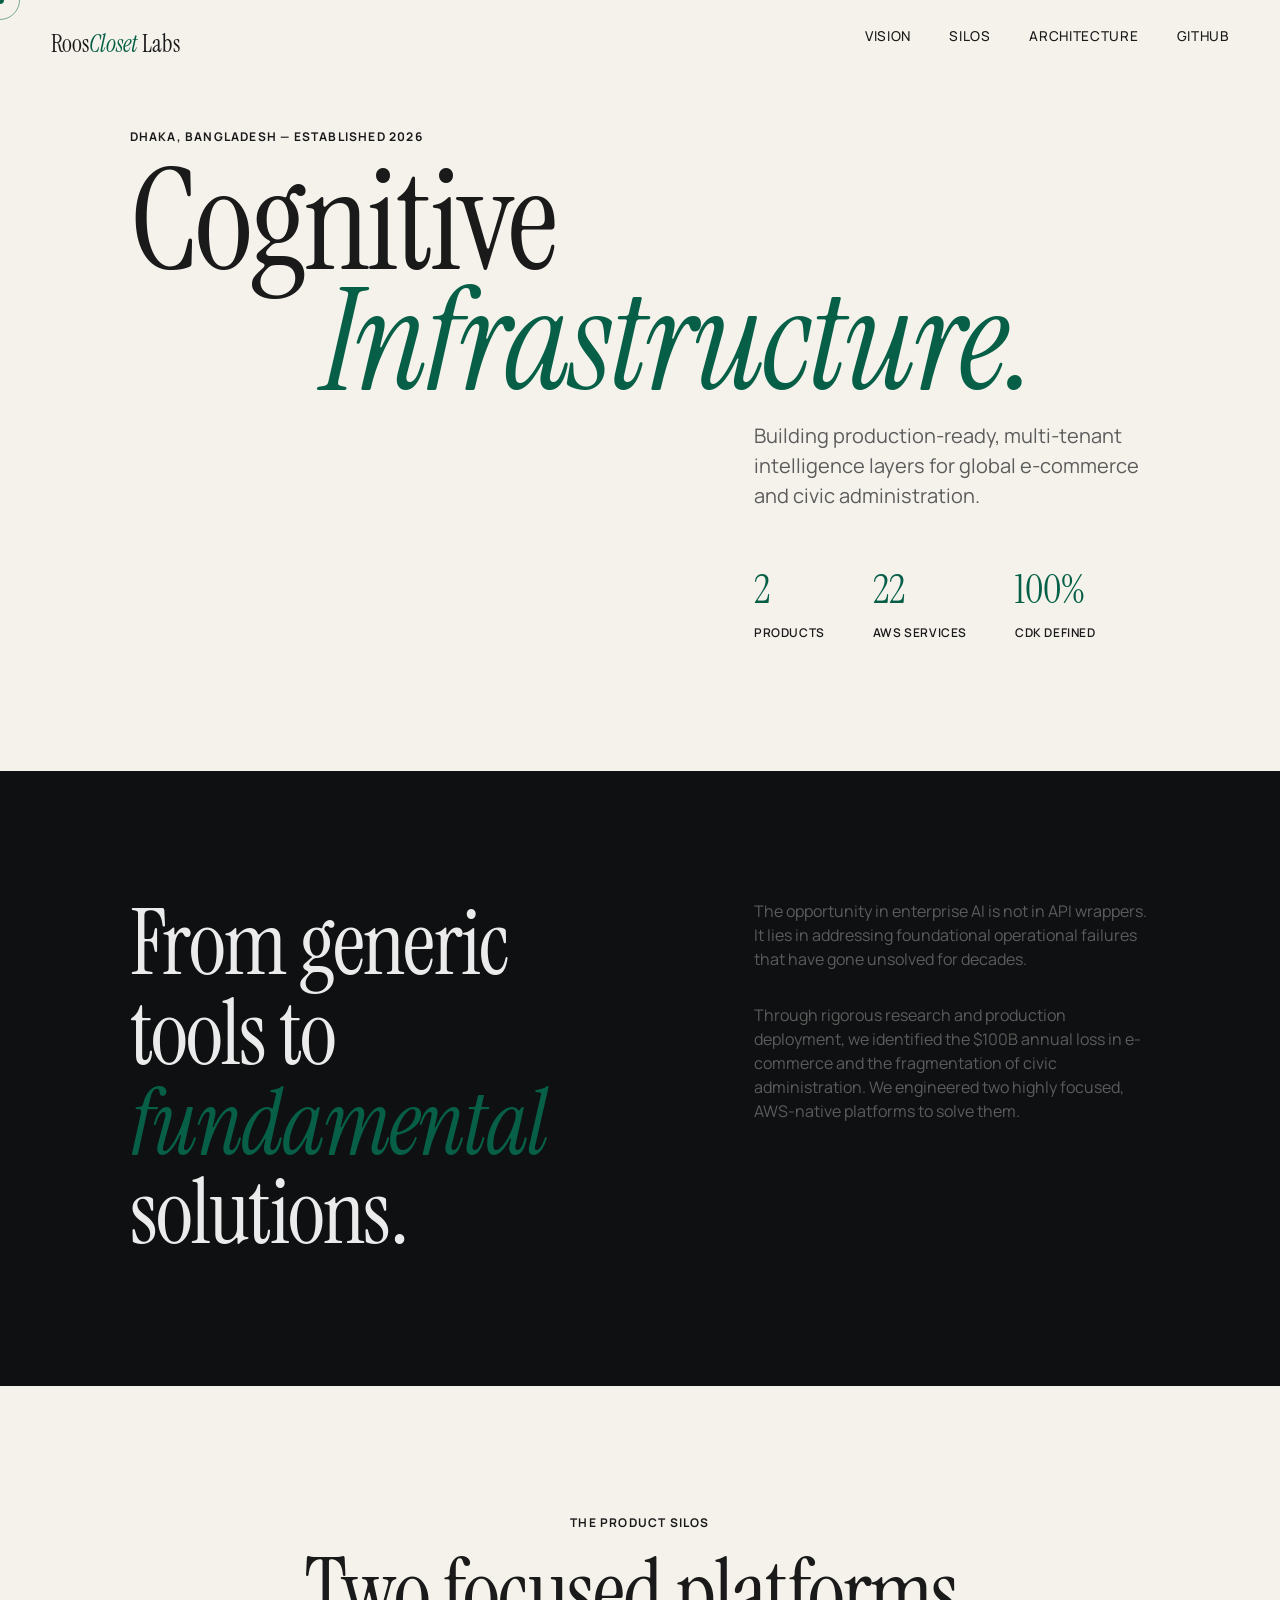
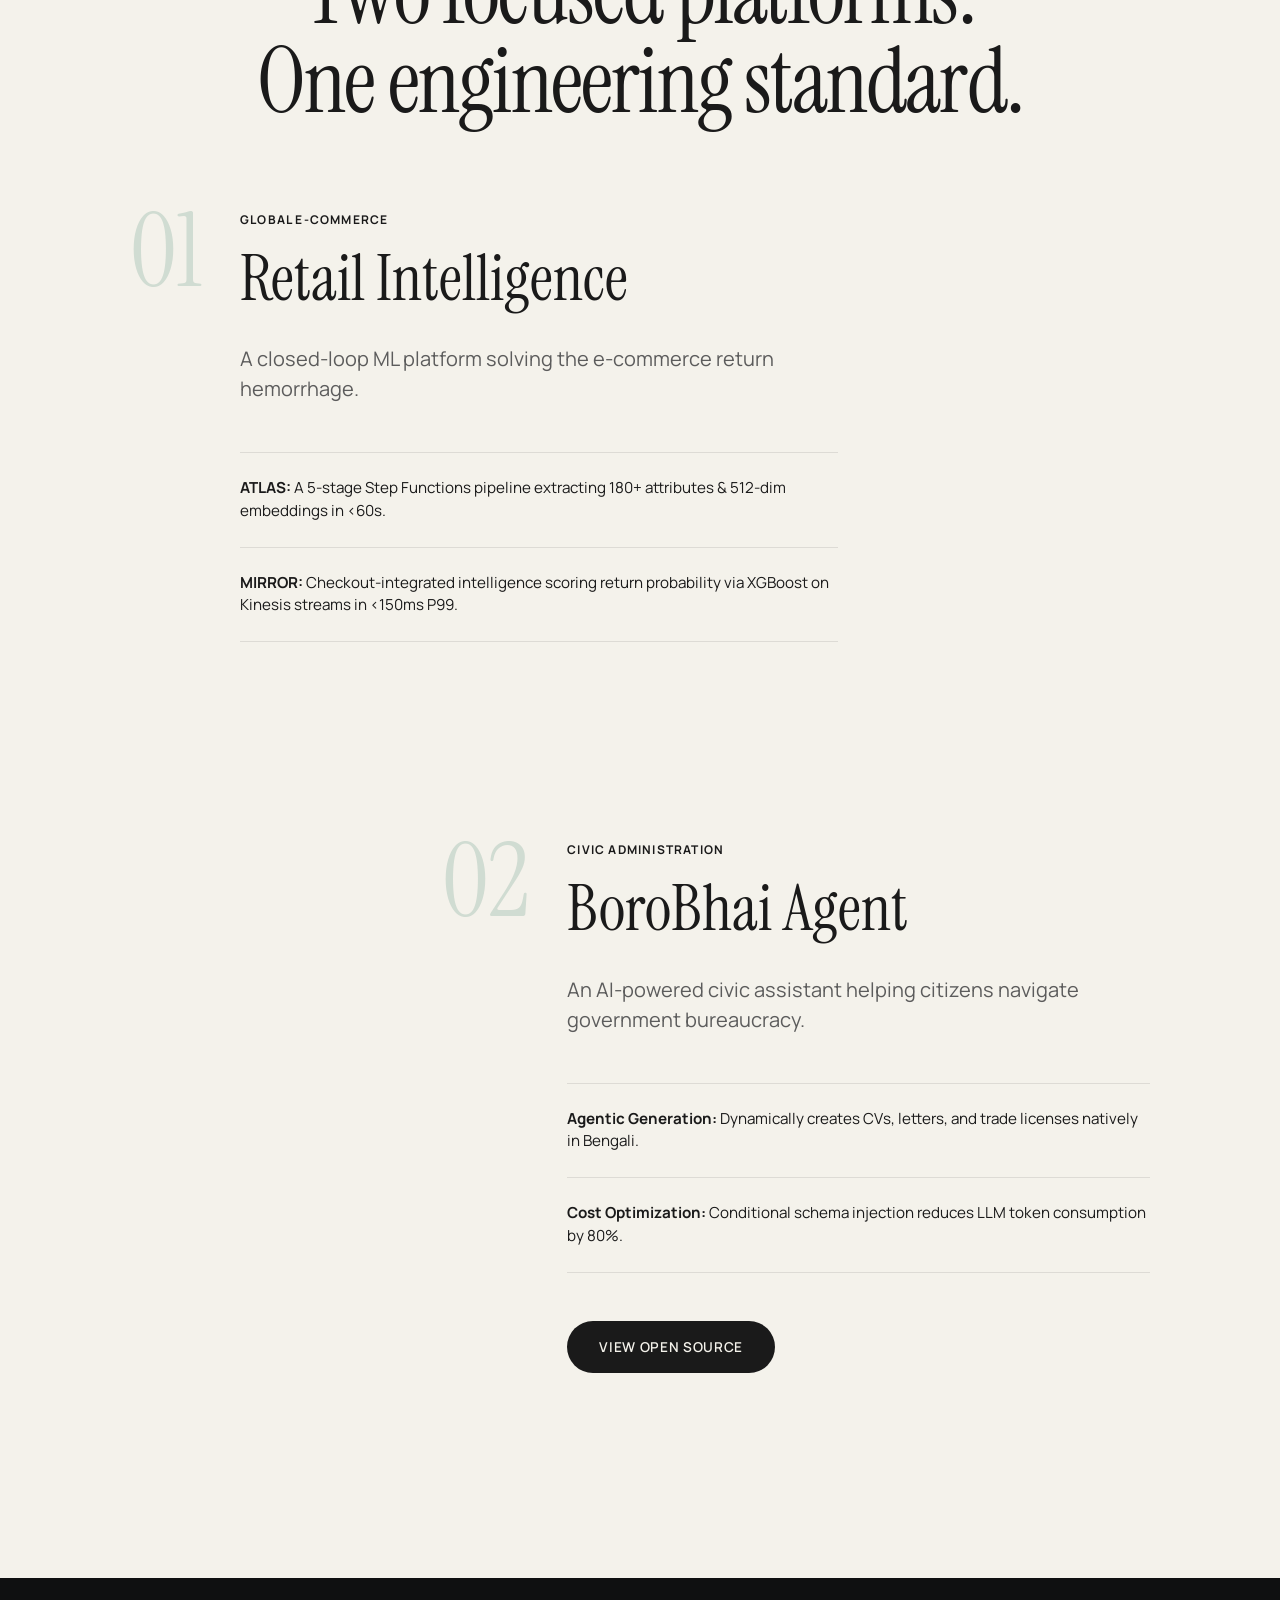
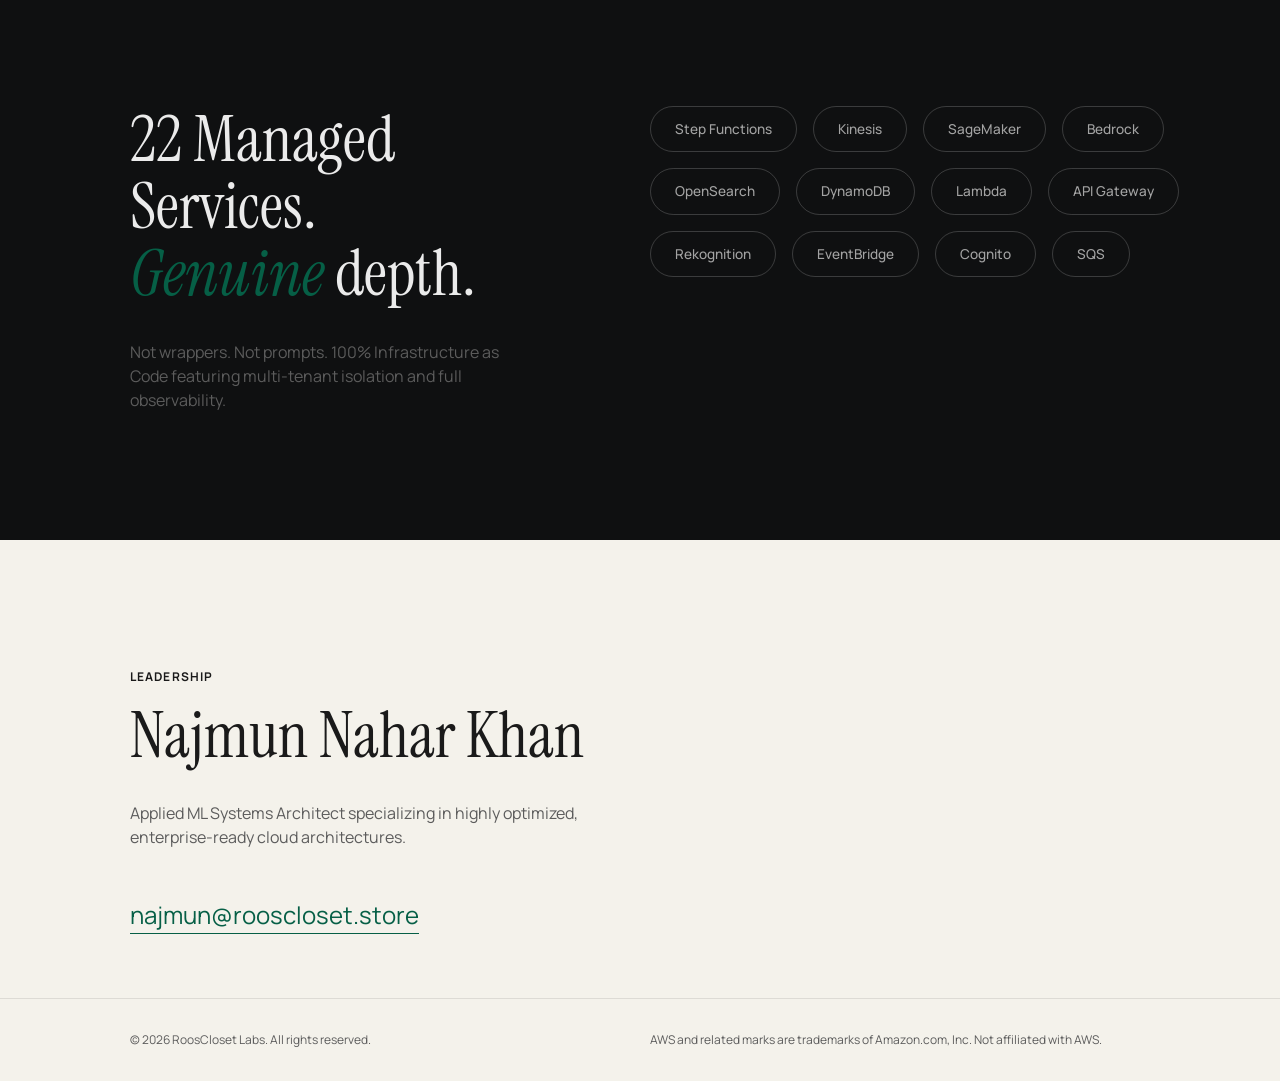
==== commit b8904457: "Refactor index.html for SEO and layout improvements Updated the title and meta description for SEO. " ====
--- a/website/index.html
+++ b/website/index.html
@@ -3,212 +3,134 @@
 <head>
   <meta charset="UTF-8">
   <meta name="viewport" content="width=device-width, initial-scale=1.0">
+  <title>RoosCloset Labs | AI Infrastructure</title>
+  <meta name="description" content="Applied machine learning studio. Building production-grade, multi-tenant AI infrastructure for global fashion e-commerce and civic administration.">
   
-  <!-- SEO & Meta Tags -->
-  <title>RoosCloset Labs | AI Infrastructure for Impact</title>
-  <meta name="description" content="Applied machine learning and cognitive orchestration studio. Building production-grade, multi-tenant AI infrastructure for global fashion e-commerce and civic administration.">
-  <meta name="keywords" content="AWS, Machine Learning, Serverless, AI Infrastructure, RoosCloset, BoroBhai, Retail Intelligence">
-  <meta name="author" content="Najmun Nahar Khan">
-  <meta name="theme-color" content="#065F46">
-
-  <!-- Google tag (gtag.js) - Placeholder -->
-  <script async src="https://www.googletagmanager.com/gtag/js?id=G-XXXXXXXXXX"></script>
-  <script>
-    window.dataLayer = window.dataLayer || [];
-    function gtag(){dataLayer.push(arguments);}
-    gtag('js', new Date());
-    gtag('config', 'G-XXXXXXXXXX');
-  </script>
-
-  <!-- Typography -->
   <link rel="preconnect" href="https://fonts.googleapis.com">
   <link rel="preconnect" href="https://fonts.gstatic.com" crossorigin>
-  <link href="https://fonts.googleapis.com/css2?family=DM+Serif+Display:ital@0;1&family=Inter:opsz,wght@14..32,300;14..32,400;14..32,500;14..32,600;14..32,700&display=swap" rel="stylesheet">
+  <link href="https://fonts.googleapis.com/css2?family=Instrument+Serif:ital@0;1&family=Manrope:wght@300;400;500;700&display=swap" rel="stylesheet">
   
-  <!-- Stylesheets -->
   <link rel="stylesheet" href="styles.css">
 </head>
 <body>
 
+  <div class="cursor-dot"></div>
+  <div class="cursor-outline"></div>
+
   <nav id="main-nav" class="navbar">
-    <div class="nav-container">
-      <div class="nav-logo">Roos<span>Closet</span> Labs</div>
-      
-      <!-- Hamburger Menu for Mobile -->
-      <button class="mobile-menu-toggle" aria-label="Toggle navigation" aria-expanded="false" aria-controls="nav-links">
-        <span class="hamburger-line"></span>
-        <span class="hamburger-line"></span>
-        <span class="hamburger-line"></span>
-      </button>
-
-      <ul id="nav-links" class="nav-links">
-        <li><a href="#vision" class="nav-item">The Vision</a></li>
-        <li><a href="#products" class="nav-item">Products</a></li>
-        <li><a href="#infrastructure" class="nav-item">Infrastructure</a></li>
-        <li><a href="#founder" class="nav-item">Leadership</a></li>
-        <li><a href="#github" class="btn btn-nav">GitHub</a></li>
-      </ul>
+    <div class="nav-brand">Roos<span>Closet</span> Labs</div>
+    <div class="nav-links">
+      <a href="#vision" class="hover-target">Vision</a>
+      <a href="#products" class="hover-target">Silos</a>
+      <a href="#infrastructure" class="hover-target">Architecture</a>
+      <a href="https://github.com/najmun-ai" target="_blank" class="hover-target">GitHub</a>
     </div>
   </nav>
 
-  <header class="hero" id="hero">
-    <div class="hero-bg-accent"></div>
-    <div class="container hero-container">
-      <div class="hero-badge">2 Production Products • 22 AWS Services • 100% CDK</div>
-      <h1 class="display-title">
-        AI Infrastructure<br>
-        for <em>Impact</em>
-      </h1>
-      <p class="hero-lead">
-        Building production-ready, multi-tenant intelligence layers. We solve high-friction operational failures in global fashion e-commerce and local civic administration.
-      </p>
-      <div class="cta-group">
-        <a href="#products" class="btn btn-primary">Explore Products</a>
-        <a href="#infrastructure" class="btn btn-ghost">View Architecture</a>
+  <header class="hero section-padding">
+    <div class="grid-12">
+      <div class="col-span-10 col-start-2">
+        <p class="meta-label reveal-up">Dhaka, Bangladesh — Established 2026</p>
+        <h1 class="display-huge reveal-up delay-1">
+          Cognitive<br>
+          <span class="indent italic-brand">Infrastructure.</span>
+        </h1>
+      </div>
+      <div class="col-span-4 col-start-8 hero-text-block reveal-up delay-2">
+        <p class="text-lead">Building production-ready, multi-tenant intelligence layers for global e-commerce and civic administration.</p>
+        <div class="stats-row mt-3">
+          <div><span class="stat-number">2</span><br><span class="stat-label">Products</span></div>
+          <div><span class="stat-number">22</span><br><span class="stat-label">AWS Services</span></div>
+          <div><span class="stat-number">100%</span><br><span class="stat-label">CDK Defined</span></div>
+        </div>
       </div>
     </div>
   </header>
 
-  <section id="vision" class="section-padding section-border-top">
-    <div class="container relative">
-      <div class="section-number" aria-hidden="true">01</div>
-      <div class="section-label">The Vision</div>
-      <h2 class="section-title">From generic tools to<br><em>fundamental</em> solutions.</h2>
-      <div class="text-block">
-        <p class="text-large">
-          The opportunity in enterprise AI is not in API wrappers or generic toolkits. It lies in addressing foundational operational failures that have gone unsolved for decades.
+  <section id="vision" class="section-padding bg-dark">
+    <div class="grid-12">
+      <div class="col-span-5 col-start-2 reveal-up">
+        <h2 class="display-large text-light">From generic tools to <em class="italic-brand">fundamental</em> solutions.</h2>
+      </div>
+      <div class="col-span-4 col-start-8 reveal-up delay-1">
+        <p class="text-body text-light-muted">
+          The opportunity in enterprise AI is not in API wrappers. It lies in addressing foundational operational failures that have gone unsolved for decades.
         </p>
-        <p class="text-standard mt-2">
-          Through deep research and production deployment, RoosCloset Labs identified two critical, high-impact problems: the $100B annual loss in e-commerce due to poor catalog attribution, and the fragmentation of civic administration for underserved populations. Rather than building ten mediocre prototypes, we engineered two highly focused, AWS-native platforms to solve them.
+        <p class="text-body text-light-muted mt-2">
+          Through rigorous research and production deployment, we identified the $100B annual loss in e-commerce and the fragmentation of civic administration. We engineered two highly focused, AWS-native platforms to solve them.
         </p>
       </div>
     </div>
   </section>
 
-  <section id="products" class="section-padding section-border-top bg-alt">
-    <div class="container relative">
-      <div class="section-number" aria-hidden="true">02</div>
-      <div class="section-label">The Product Silos</div>
-      <h2 class="section-title">Two focused platforms.<br>One <em>engineering</em> standard.</h2>
+  <section id="products" class="section-padding relative">
+    <div class="grid-12">
+      <div class="col-span-12 center-text mb-4 reveal-up">
+        <p class="meta-label">The Product Silos</p>
+        <h2 class="display-large">Two focused platforms.<br>One engineering standard.</h2>
+      </div>
 
-      <div class="grid-layout-asymmetric mt-4">
-        <!-- Silo 1: RoosCloset -->
-        <article class="product-card card-featured">
-          <div class="card-header">
-            <span class="badge badge-emerald">Global E-Commerce</span>
-            <h3 class="card-title">RoosCloset Retail Intelligence</h3>
-            <p class="card-subtitle">B2B Semantic Catalog & Causal Returns</p>
-          </div>
-          <div class="card-body">
-            <p>A closed-loop ML platform solving the e-commerce return hemorrhage.</p>
-            <ul class="feature-list mt-2">
-              <li><strong>ATLAS:</strong> A 5-stage Step Functions pipeline extracting 180+ attributes & 512-dim style embeddings in &lt;60s per SKU.</li>
-              <li><strong>MIRROR:</strong> Checkout-integrated intelligence. Scores return probability via XGBoost on Kinesis streams in &lt;150ms P99, identifying true causal roots.</li>
-            </ul>
-          </div>
-          <div class="card-footer">
-            <span class="tech-stack-text">Powered by: SageMaker, Step Functions, OpenSearch, Kinesis</span>
-          </div>
-        </article>
+      <div class="col-span-7 col-start-2 silo-block reveal-up">
+        <div class="silo-number">01</div>
+        <div class="silo-content">
+          <p class="meta-label">Global E-Commerce</p>
+          <h3 class="display-medium">Retail Intelligence</h3>
+          <p class="text-lead mt-2">A closed-loop ML platform solving the e-commerce return hemorrhage.</p>
+          <ul class="clean-list mt-3">
+            <li><strong>ATLAS:</strong> A 5-stage Step Functions pipeline extracting 180+ attributes & 512-dim embeddings in &lt;60s.</li>
+            <li><strong>MIRROR:</strong> Checkout-integrated intelligence scoring return probability via XGBoost on Kinesis streams in &lt;150ms P99.</li>
+          </ul>
+        </div>
+      </div>
 
-        <!-- Silo 2: BoroBhai -->
-        <article class="product-card">
-          <div class="card-header">
-            <span class="badge badge-emerald">Civic Administration</span>
-            <h3 class="card-title">BoroBhai</h3>
-            <p class="card-subtitle">Serverless Bengali Civic Agent</p>
-          </div>
-          <div class="card-body">
-            <p>An AI-powered civic assistant helping citizens navigate government bureaucracy through conversational AI and agentic workflows.</p>
-            <ul class="feature-list mt-2">
-              <li><strong>Generation:</strong> Dynamically creates CVs, letters, and trade licenses.</li>
-              <li><strong>Efficiency:</strong> Conditional schema injection reduces LLM token consumption by 80%.</li>
-              <li><strong>RAG:</strong> Hybrid search across a 179-chunk civic procedure knowledge base.</li>
-            </ul>
-          </div>
-          <div class="card-footer">
-            <span class="tech-stack-text">Powered by: Bedrock Claude 3.5, API Gateway, Lambda, S3</span>
-          </div>
-        </article>
-      </div>
-    </div>
-  </section>
-
-  <section id="infrastructure" class="section-padding section-border-top">
-    <div class="container relative">
-      <div class="section-number" aria-hidden="true">03</div>
-      <div class="section-label">AWS Architecture</div>
-      <h2 class="section-title">22 Managed Services.<br><em>Genuine</em> depth.</h2>
-      <p class="text-large">
-        Not wrappers. Not prompts. 100% Infrastructure as Code (CDK) featuring multi-tenant isolation, event-driven Kinesis streams, and full observability.
-      </p>
-      
-      <!-- CSS Grid replacing the inline patched tags -->
-      <div class="tech-grid mt-4">
-        <div class="tech-item">Step Functions</div>
-        <div class="tech-item">Kinesis</div>
-        <div class="tech-item">SageMaker</div>
-        <div class="tech-item">Bedrock</div>
-        <div class="tech-item">OpenSearch</div>
-        <div class="tech-item">DynamoDB</div>
-        <div class="tech-item">Lambda</div>
-        <div class="tech-item">API Gateway</div>
-        <div class="tech-item">Rekognition</div>
-        <div class="tech-item">EventBridge</div>
-        <div class="tech-item">Cognito</div>
-        <div class="tech-item">SQS</div>
-        <div class="tech-item">S3</div>
-        <div class="tech-item">CloudWatch</div>
-        <div class="tech-item">X-Ray</div>
-        <div class="tech-item">IAM</div>
-      </div>
-    </div>
-  </section>
-
-  <section id="founder" class="section-padding section-border-top bg-alt">
-    <div class="container relative">
-      <div class="section-number" aria-hidden="true">04</div>
-      <div class="section-label">Leadership</div>
-      <div class="founder-grid">
-        <div class="founder-visual">
-          <div class="founder-avatar">NK</div>
-        </div>
-        <div class="founder-content">
-          <h2 class="founder-name">Najmun Nahar Khan</h2>
-          <p class="founder-role">Applied ML Systems Architect & Founder</p>
-          <p class="text-standard mt-2 mb-3">
-            With 6 production AI systems shipped—spanning flood detection, disease forecasting, and industrial quality control—Najmun specializes in translating complex, multi-modal data into highly optimized, enterprise-ready cloud systems. Based in Dhaka, Bangladesh, she architects cost-optimized AWS infrastructure that solves high-friction operations at scale.
-          </p>
-          <div class="contact-grid">
-            <div class="contact-item">
-              <span class="contact-label">Email</span>
-              <a href="mailto:najmun@rooscloset.store" class="contact-value">najmun@rooscloset.store</a>
-            </div>
-            <div class="contact-item">
-              <span class="contact-label">Location</span>
-              <span class="contact-value">Dhaka, Bangladesh</span>
-            </div>
-          </div>
+      <div class="col-span-7 col-start-5 silo-block staggered-silo reveal-up">
+        <div class="silo-number">02</div>
+        <div class="silo-content">
+          <p class="meta-label">Civic Administration</p>
+          <h3 class="display-medium">BoroBhai Agent</h3>
+          <p class="text-lead mt-2">An AI-powered civic assistant helping citizens navigate government bureaucracy.</p>
+          <ul class="clean-list mt-3">
+            <li><strong>Agentic Generation:</strong> Dynamically creates CVs, letters, and trade licenses natively in Bengali.</li>
+            <li><strong>Cost Optimization:</strong> Conditional schema injection reduces LLM token consumption by 80%.</li>
+          </ul>
+          <a href="https://github.com/najmun-ai/Bangla-AI" target="_blank" class="btn hover-target mt-3">View Open Source</a>
         </div>
       </div>
     </div>
   </section>
 
-  <footer class="footer">
-    <div class="container">
-      <div class="footer-layout">
-        <div class="footer-brand">
-          <div class="nav-logo">Roos<span>Closet</span> Labs</div>
-          <p class="footer-copyright">&copy; 2026 RoosCloset Labs. All rights reserved.</p>
+  <section id="infrastructure" class="section-padding bg-dark">
+    <div class="grid-12">
+      <div class="col-span-4 col-start-2 reveal-up">
+        <h2 class="display-medium text-light">22 Managed Services.<br><em class="italic-brand">Genuine</em> depth.</h2>
+        <p class="text-body text-light-muted mt-2">Not wrappers. Not prompts. 100% Infrastructure as Code featuring multi-tenant isolation and full observability.</p>
+      </div>
+      <div class="col-span-6 col-start-7 reveal-up delay-1">
+        <div class="organic-tag-cloud">
+          <span>Step Functions</span><span>Kinesis</span><span>SageMaker</span>
+          <span>Bedrock</span><span>OpenSearch</span><span>DynamoDB</span>
+          <span>Lambda</span><span>API Gateway</span><span>Rekognition</span>
+          <span>EventBridge</span><span>Cognito</span><span>SQS</span>
         </div>
-        <nav class="footer-nav">
-          <a href="https://github.com/najmun-ai" target="_blank" rel="noopener noreferrer">GitHub Profile</a>
-          <a href="mailto:najmun@rooscloset.store">Contact Engineering</a>
-        </nav>
       </div>
-      <div class="footer-legal mt-4">
-        <p><strong>Disclaimer:</strong> AWS, Amazon, Amazon Web Services, and related marks are trademarks of Amazon.com, Inc. or its affiliates. This website is not endorsed by or affiliated with Amazon Web Services.</p>
-        <p>RoosCloset Labs is an independent applied machine learning studio developing AI infrastructure solutions. All products are built utilizing AWS managed services and open-source frameworks.</p>
+    </div>
+  </section>
+
+  <footer class="section-padding pb-2">
+    <div class="grid-12 border-bottom pb-4 mb-2">
+      <div class="col-span-5 col-start-2 reveal-up">
+        <p class="meta-label">Leadership</p>
+        <h2 class="display-medium">Najmun Nahar Khan</h2>
+        <p class="text-body mt-2">Applied ML Systems Architect specializing in highly optimized, enterprise-ready cloud architectures.</p>
+        <a href="mailto:najmun@rooscloset.store" class="text-link hover-target mt-3">najmun@rooscloset.store</a>
+      </div>
+    </div>
+    <div class="grid-12 footer-legal">
+      <div class="col-span-5 col-start-2">
+        <p>&copy; 2026 RoosCloset Labs. All rights reserved.</p>
+      </div>
+      <div class="col-span-5 col-start-7">
+        <p>AWS and related marks are trademarks of Amazon.com, Inc. Not affiliated with AWS.</p>
       </div>
     </div>
   </footer>
--- a/website/styles.css
+++ b/website/styles.css
@@ -1,677 +1,256 @@
 /* ==========================================================================
-   Design System Variables
+   Design System & Variables
    ========================================================================== */
 :root {
-  /* Color Palette */
-  --color-bg-primary: #F8F5F0;
-  --color-bg-secondary: #FFFFFF;
-  --color-ink-primary: #0D0D0D;
-  --color-ink-secondary: #3A3A3A;
-  --color-ink-muted: #666666;
-  --color-brand-emerald: #065F46;
-  --color-brand-emerald-light: #059669;
-  --color-brand-emerald-pale: #D1FAE5;
-  --color-brand-emerald-tint: #ECFDF5;
-  
-  /* Borders & Shadows */
-  --border-subtle: rgba(13, 13, 13, 0.08);
-  --border-medium: rgba(13, 13, 13, 0.15);
-  --shadow-sm: 0 4px 12px rgba(0, 0, 0, 0.05);
-  --shadow-md: 0 12px 32px rgba(13, 13, 13, 0.08);
-  --shadow-emerald: 0 16px 40px rgba(6, 95, 70, 0.2);
-  
-  /* Typography */
-  --font-display: 'DM Serif Display', serif;
-  --font-sans: 'Inter', sans-serif;
-  
-  /* Spacing */
-  --space-1: 0.5rem;
-  --space-2: 1rem;
-  --space-3: 1.5rem;
-  --space-4: 2rem;
-  --space-6: 3rem;
-  --space-8: 4rem;
-  
-  /* Radii */
-  --radius-sm: 8px;
-  --radius-md: 16px;
-  --radius-lg: 24px;
-  
-  /* Transitions */
-  --transition-fast: 0.2s ease;
-  --transition-smooth: 0.4s cubic-bezier(0.25, 1, 0.5, 1);
-}
-
-/* ==========================================================================
-   Reset & Base Styles
-   ========================================================================== */
-* {
-  margin: 0;
-  padding: 0;
-  box-sizing: border-box;
-}
-
-html {
-  scroll-behavior: smooth;
-  font-size: 16px;
-}
+  --bg-primary: #F4F2EB; /* Warm, organic off-white */
+  --bg-dark: #0F1011;    /* Deep, rich charcoal */
+  --ink-primary: #1A1A1A;
+  --ink-muted: #5C5C5C;
+  --ink-light: #EBEBEB;
+  --ink-light-muted: #A3A3A3;
+  --brand-emerald: #065F46;
+  
+  --font-display: 'Instrument Serif', serif;
+  --font-sans: 'Manrope', sans-serif;
+  
+  --ease-out-expo: cubic-bezier(0.19, 1, 0.22, 1);
+  --transition-slow: 0.8s var(--ease-out-expo);
+}
+
+* { margin: 0; padding: 0; box-sizing: border-box; }
+html { scroll-behavior: auto; /* JS handles smooth scroll */ }
 
 body {
   font-family: var(--font-sans);
-  background-color: var(--color-bg-primary);
-  color: var(--color-ink-primary);
-  line-height: 1.6;
+  background-color: var(--bg-primary);
+  color: var(--ink-primary);
+  line-height: 1.5;
   overflow-x: hidden;
   -webkit-font-smoothing: antialiased;
-}
-
-a {
-  color: inherit;
-  text-decoration: none;
-}
-
-ul {
-  list-style: none;
-}
-
-/* ==========================================================================
-   Utility Classes
-   ========================================================================== */
-.container {
-  max-width: 1200px;
+  cursor: none; /* Hide default cursor for custom JS cursor */
+}
+
+/* ==========================================================================
+   Custom Cursor
+   ========================================================================== */
+.cursor-dot, .cursor-outline {
+  position: fixed;
+  top: 0; left: 0;
+  transform: translate(-50%, -50%);
+  border-radius: 50%;
+  z-index: 9999;
+  pointer-events: none;
+}
+
+.cursor-dot {
+  width: 8px; height: 8px;
+  background-color: var(--brand-emerald);
+}
+
+.cursor-outline {
+  width: 40px; height: 40px;
+  border: 1px solid rgba(6, 95, 70, 0.5);
+  transition: width 0.2s, height 0.2s, background-color 0.2s;
+}
+
+/* Cursor hover state triggered by JS */
+.cursor-outline.hover {
+  width: 60px; height: 60px;
+  background-color: rgba(6, 95, 70, 0.1);
+  border-color: transparent;
+}
+
+/* ==========================================================================
+   Grid & Layout
+   ========================================================================== */
+.grid-12 {
+  display: grid;
+  grid-template-columns: repeat(12, 1fr);
+  gap: 20px;
+  max-width: 1600px;
   margin: 0 auto;
-  padding: 0 var(--space-4);
-}
-
+  padding: 0 2vw;
+}
+
+.col-start-2 { grid-column-start: 2; }
+.col-start-5 { grid-column-start: 5; }
+.col-start-7 { grid-column-start: 7; }
+.col-start-8 { grid-column-start: 8; }
+
+.col-span-4 { grid-column-end: span 4; }
+.col-span-5 { grid-column-end: span 5; }
+.col-span-6 { grid-column-end: span 6; }
+.col-span-7 { grid-column-end: span 7; }
+.col-span-10 { grid-column-end: span 10; }
+.col-span-12 { grid-column-end: span 12; }
+
+.section-padding { padding: 10vw 0; }
 .relative { position: relative; }
-.mt-2 { margin-top: var(--space-2); }
-.mt-3 { margin-top: var(--space-3); }
-.mt-4 { margin-top: var(--space-4); }
-.mb-3 { margin-bottom: var(--space-3); }
-.bg-alt { background-color: var(--color-bg-secondary); }
-
-.section-padding {
-  padding: 8rem 0;
-}
-
-.section-border-top {
-  border-top: 1px solid var(--border-subtle);
-}
+.mt-2 { margin-top: 2rem; }
+.mt-3 { margin-top: 3rem; }
+.mb-2 { margin-bottom: 2rem; }
+.mb-4 { margin-bottom: 4rem; }
+.pb-2 { padding-bottom: 2rem; }
+.pb-4 { padding-bottom: 4rem; }
+.center-text { text-align: center; }
+
+.bg-dark { background-color: var(--bg-dark); }
+.text-light { color: var(--ink-light); }
+.text-light-muted { color: var(--ink-light-muted); }
+.border-bottom { border-bottom: 1px solid rgba(26, 26, 26, 0.1); }
 
 /* ==========================================================================
    Typography
    ========================================================================== */
-.display-title {
-  font-family: var(--font-display);
-  font-size: clamp(3.5rem, 8vw, 6.5rem);
+.display-huge {
+  font-family: var(--font-display);
+  font-size: clamp(4rem, 11vw, 14rem);
+  line-height: 0.85;
+  font-weight: 400;
+  letter-spacing: -0.02em;
+}
+
+.display-large {
+  font-family: var(--font-display);
+  font-size: clamp(3rem, 7vw, 7rem);
+  line-height: 1;
+  font-weight: 400;
+  letter-spacing: -0.02em;
+}
+
+.display-medium {
+  font-family: var(--font-display);
+  font-size: clamp(2.5rem, 5vw, 4.5rem);
   line-height: 1.05;
-  letter-spacing: -0.02em;
   font-weight: 400;
-  margin-bottom: var(--space-3);
-}
-
-.display-title em {
-  font-style: italic;
-  color: var(--color-brand-emerald);
-}
-
-.section-title {
-  font-family: var(--font-display);
-  font-size: clamp(2.5rem, 5vw, 4rem);
-  line-height: 1.1;
-  font-weight: 400;
-  margin-bottom: var(--space-3);
-  letter-spacing: -0.01em;
-}
-
-.section-title em {
-  font-style: italic;
-  color: var(--color-brand-emerald);
-}
-
-.text-large {
-  font-size: 1.25rem;
-  line-height: 1.7;
-  color: var(--color-ink-secondary);
-  max-width: 700px;
-  font-weight: 300;
-}
-
-.text-standard {
-  font-size: 1.05rem;
-  color: var(--color-ink-secondary);
-  max-width: 650px;
-}
-
-/* ==========================================================================
-   Navigation (Proper Mobile Implementation)
-   ========================================================================== */
-.navbar {
-  position: fixed;
-  top: 0;
-  left: 0;
-  width: 100%;
-  z-index: 1000;
-  background: transparent;
-  transition: background-color var(--transition-smooth), border-bottom var(--transition-smooth);
-}
-
-.navbar.scrolled {
-  background-color: rgba(248, 245, 240, 0.95);
-  backdrop-filter: blur(12px);
-  -webkit-backdrop-filter: blur(12px);
-  border-bottom: 1px solid var(--border-subtle);
-}
-
-.nav-container {
-  display: flex;
-  justify-content: space-between;
-  align-items: center;
-  padding: var(--space-3) var(--space-4);
-  max-width: 1200px;
-  margin: 0 auto;
-}
-
-.nav-logo {
-  font-family: var(--font-display);
-  font-size: 1.5rem;
-  font-weight: 400;
-  z-index: 1001; /* Above mobile menu */
-}
-
-.nav-logo span {
-  color: var(--color-brand-emerald);
-  font-style: italic;
-}
-
-.nav-links {
-  display: flex;
-  align-items: center;
-  gap: var(--space-4);
-}
-
-.nav-item {
-  font-size: 0.85rem;
-  font-weight: 600;
-  text-transform: uppercase;
-  letter-spacing: 0.05em;
-  color: var(--color-ink-secondary);
-  transition: color var(--transition-fast);
-}
-
-.nav-item:hover {
-  color: var(--color-brand-emerald);
-}
-
-/* Mobile Menu Toggle */
-.mobile-menu-toggle {
-  display: none;
-  background: none;
-  border: none;
-  cursor: pointer;
-  z-index: 1001;
-  padding: 0.5rem;
-}
-
-.hamburger-line {
-  display: block;
-  width: 24px;
-  height: 2px;
-  background-color: var(--color-ink-primary);
-  margin-bottom: 5px;
-  transition: transform 0.3s ease, opacity 0.3s ease;
-}
-
-.hamburger-line:last-child { margin-bottom: 0; }
-
-/* ==========================================================================
-   Buttons & Badges
-   ========================================================================== */
-.btn {
-  display: inline-flex;
-  align-items: center;
-  justify-content: center;
-  padding: 1rem 2rem;
-  border-radius: 50px;
-  font-size: 0.9rem;
-  font-weight: 600;
-  letter-spacing: 0.03em;
-  text-transform: uppercase;
-  transition: all var(--transition-fast);
-  cursor: pointer;
-  border: 1px solid transparent;
-}
-
-.btn-primary {
-  background-color: var(--color-ink-primary);
-  color: var(--color-bg-secondary);
-}
-
-.btn-primary:hover {
-  background-color: var(--color-brand-emerald);
-  transform: translateY(-2px);
-  box-shadow: var(--shadow-emerald);
-}
-
-.btn-ghost {
-  background-color: transparent;
-  color: var(--color-ink-primary);
-  border-color: var(--border-medium);
-}
-
-.btn-ghost:hover {
-  border-color: var(--color-ink-primary);
-  background-color: var(--color-bg-secondary);
-}
-
-.btn-nav {
-  padding: 0.6rem 1.5rem;
-  background-color: var(--color-ink-primary);
-  color: var(--color-bg-secondary);
-  font-size: 0.8rem;
-}
-
-.btn-nav:hover {
-  background-color: var(--color-brand-emerald);
-  color: var(--color-bg-secondary);
-}
-
-.badge {
-  display: inline-block;
-  padding: 0.3rem 0.8rem;
-  border-radius: 30px;
-  font-size: 0.7rem;
+}
+
+.indent { margin-left: 15vw; display: block; }
+.italic-brand { font-style: italic; color: var(--brand-emerald); }
+
+.meta-label {
+  font-size: 0.75rem;
   font-weight: 700;
   text-transform: uppercase;
   letter-spacing: 0.1em;
-}
-
-.badge-emerald {
-  background-color: var(--color-brand-emerald-tint);
-  color: var(--color-brand-emerald);
-  border: 1px solid rgba(6, 95, 70, 0.1);
-}
-
-/* ==========================================================================
-   Hero Section
-   ========================================================================== */
-.hero {
-  min-height: 95vh;
+  margin-bottom: 1rem;
+}
+
+.text-lead { font-size: 1.25rem; font-weight: 400; color: var(--ink-muted); }
+.text-body { font-size: 1rem; font-weight: 400; color: var(--ink-muted); }
+
+/* ==========================================================================
+   Components (Nav, Silos, Tags, Buttons)
+   ========================================================================== */
+.navbar {
   display: flex;
-  align-items: center;
-  position: relative;
-  padding-top: var(--space-8);
-}
-
-.hero-bg-accent {
+  justify-content: space-between;
+  padding: 2vw 4vw;
   position: absolute;
-  top: -10%;
-  right: -5%;
-  width: 60vw;
-  height: 60vw;
-  background: radial-gradient(circle, rgba(16, 185, 129, 0.05) 0%, transparent 70%);
-  border-radius: 50%;
-  pointer-events: none;
-}
-
-.hero-badge {
+  top: 0; width: 100%;
+  z-index: 100;
+}
+
+.nav-brand { font-family: var(--font-display); font-size: 1.5rem; }
+.nav-brand span { color: var(--brand-emerald); font-style: italic; }
+
+.nav-links { display: flex; gap: 3vw; font-size: 0.85rem; font-weight: 500; text-transform: uppercase; letter-spacing: 0.05em; }
+.nav-links a { color: var(--ink-primary); text-decoration: none; }
+
+.stats-row { display: flex; gap: 3rem; }
+.stat-number { font-family: var(--font-display); font-size: 2.5rem; color: var(--brand-emerald); }
+.stat-label { font-size: 0.75rem; text-transform: uppercase; letter-spacing: 0.05em; font-weight: 600; }
+
+/* Silo Layouts (No Boxes, Just Space) */
+.silo-block {
+  display: flex;
+  gap: 3vw;
+  margin-bottom: 6vw;
+}
+
+.staggered-silo { margin-top: 8vw; }
+
+.silo-number {
+  font-family: var(--font-display);
+  font-size: clamp(4rem, 8vw, 10rem);
+  line-height: 0.8;
+  color: rgba(6, 95, 70, 0.15); /* Faint Emerald */
+}
+
+.clean-list { list-style: none; border-top: 1px solid rgba(26, 26, 26, 0.1); }
+.clean-list li { padding: 1.5rem 0; border-bottom: 1px solid rgba(26, 26, 26, 0.1); font-size: 0.95rem; }
+
+/* Organic Tags */
+.organic-tag-cloud { display: flex; flex-wrap: wrap; gap: 1rem; }
+.organic-tag-cloud span {
+  padding: 0.75rem 1.5rem;
+  border-radius: 50px;
+  border: 1px solid rgba(235, 235, 235, 0.2);
+  color: var(--ink-light-muted);
+  font-size: 0.85rem;
+  font-weight: 500;
+}
+
+/* Links & Buttons */
+.btn {
   display: inline-block;
-  background-color: var(--color-bg-secondary);
-  border: 1px solid var(--border-subtle);
-  padding: 0.5rem 1rem;
-  border-radius: 40px;
-  font-size: 0.75rem;
+  padding: 1rem 2rem;
+  border-radius: 50px;
+  background-color: var(--ink-primary);
+  color: var(--bg-primary);
+  text-decoration: none;
+  font-size: 0.85rem;
+  text-transform: uppercase;
   font-weight: 600;
   letter-spacing: 0.05em;
-  color: var(--color-ink-secondary);
-  margin-bottom: var(--space-4);
-  box-shadow: var(--shadow-sm);
-}
-
-.cta-group {
-  display: flex;
-  gap: var(--space-3);
-  margin-top: var(--space-4);
-  flex-wrap: wrap;
-}
-
-/* ==========================================================================
-   Section Elements & Grids
-   ========================================================================== */
-.section-label {
-  display: flex;
-  align-items: center;
-  gap: 0.75rem;
-  font-size: 0.75rem;
-  font-weight: 700;
-  text-transform: uppercase;
-  letter-spacing: 0.15em;
-  color: var(--color-brand-emerald);
-  margin-bottom: var(--space-3);
-}
-
-.section-label::before {
-  content: '';
-  width: 30px;
-  height: 1px;
-  background-color: var(--color-brand-emerald);
-}
-
-.section-number {
-  position: absolute;
-  right: var(--space-4);
-  top: -2rem;
-  font-family: var(--font-display);
-  font-size: clamp(6rem, 15vw, 12rem);
-  color: rgba(13, 13, 13, 0.03);
-  line-height: 1;
-  pointer-events: none;
-  user-select: none;
-}
-
-/* Humanized Asymmetric Grid */
-.grid-layout-asymmetric {
-  display: grid;
-  grid-template-columns: 1.2fr 0.8fr; /* Breaks the standard 1fr 1fr mold */
-  gap: var(--space-4);
-  align-items: stretch;
-}
-
-/* ==========================================================================
-   Product Cards
-   ========================================================================== */
-.product-card {
-  background-color: var(--color-bg-primary);
-  border: 1px solid var(--border-subtle);
-  border-radius: var(--radius-lg);
-  padding: var(--space-4);
-  display: flex;
-  flex-direction: column;
-  transition: transform var(--transition-smooth), box-shadow var(--transition-smooth);
-}
-
-.card-featured {
-  background-color: var(--color-bg-secondary);
-  border-color: var(--border-medium);
-  box-shadow: var(--shadow-sm);
-}
-
-.product-card:hover {
-  transform: translateY(-4px);
-  box-shadow: var(--shadow-md);
-}
-
-.card-header {
-  margin-bottom: var(--space-3);
-}
-
-.card-title {
-  font-family: var(--font-display);
-  font-size: 2rem;
-  font-weight: 400;
-  margin: var(--space-2) 0 var(--space-1);
-}
-
-.card-subtitle {
-  font-size: 0.85rem;
-  font-weight: 600;
-  text-transform: uppercase;
-  letter-spacing: 0.05em;
-  color: var(--color-ink-muted);
-}
-
-.feature-list {
-  margin-left: 1.2rem;
-  list-style-type: disc;
-  color: var(--color-ink-secondary);
-  font-size: 0.95rem;
-}
-
-.feature-list li {
-  margin-bottom: 0.5rem;
-}
-
-.card-footer {
-  margin-top: auto;
-  padding-top: var(--space-3);
-  border-top: 1px solid var(--border-subtle);
-}
-
-.tech-stack-text {
-  font-size: 0.8rem;
-  font-weight: 600;
-  color: var(--color-brand-emerald);
-}
-
-/* ==========================================================================
-   Tech Grid (Infrastructure)
-   ========================================================================== */
-.tech-grid {
-  display: grid;
-  grid-template-columns: repeat(auto-fill, minmax(140px, 1fr));
-  gap: 1rem;
-}
-
-.tech-item {
-  background-color: var(--color-bg-secondary);
-  border: 1px solid var(--border-subtle);
-  border-radius: var(--radius-sm);
-  padding: 1rem;
-  text-align: center;
-  font-size: 0.8rem;
-  font-weight: 600;
-  color: var(--color-ink-secondary);
-  transition: all var(--transition-fast);
-}
-
-.tech-item:hover {
-  background-color: var(--color-brand-emerald-tint);
-  border-color: var(--color-brand-emerald-light);
-  color: var(--color-brand-emerald);
-  transform: translateY(-2px);
-}
-
-/* ==========================================================================
-   Founder Section
-   ========================================================================== */
-.founder-grid {
-  display: grid;
-  grid-template-columns: 300px 1fr;
-  gap: var(--space-6);
-  align-items: center;
-}
-
-.founder-visual {
-  width: 100%;
-  aspect-ratio: 1;
-  background: linear-gradient(135deg, var(--color-brand-emerald-tint), var(--color-brand-emerald-pale));
-  border-radius: var(--radius-lg);
-  display: flex;
-  align-items: center;
-  justify-content: center;
-  border: 1px solid rgba(6, 95, 70, 0.1);
-}
-
-.founder-avatar {
-  font-family: var(--font-display);
-  font-size: 4rem;
-  color: var(--color-brand-emerald);
-}
-
-.founder-name {
-  font-family: var(--font-display);
-  font-size: 2.5rem;
-  font-weight: 400;
-  margin-bottom: 0.25rem;
-}
-
-.founder-role {
-  font-size: 0.85rem;
-  font-weight: 700;
-  text-transform: uppercase;
-  letter-spacing: 0.1em;
-  color: var(--color-brand-emerald);
-  margin-bottom: var(--space-3);
-}
-
-.contact-grid {
-  display: grid;
-  grid-template-columns: repeat(auto-fit, minmax(200px, 1fr));
-  gap: var(--space-2);
-  border-top: 1px solid var(--border-subtle);
-  padding-top: var(--space-3);
-}
-
-.contact-label {
-  display: block;
-  font-size: 0.75rem;
-  font-weight: 700;
-  text-transform: uppercase;
-  letter-spacing: 0.05em;
-  color: var(--color-ink-muted);
-  margin-bottom: 0.25rem;
-}
-
-.contact-value {
-  font-size: 1rem;
-  font-weight: 500;
-  color: var(--color-ink-primary);
-}
-
-a.contact-value:hover {
-  color: var(--color-brand-emerald);
-}
-
-/* ==========================================================================
-   Footer
-   ========================================================================== */
-.footer {
-  background-color: var(--color-ink-primary);
-  color: var(--color-bg-primary);
-  padding: var(--space-6) 0 var(--space-4);
-}
-
-.footer-layout {
-  display: flex;
-  justify-content: space-between;
-  align-items: center;
-  flex-wrap: wrap;
-  gap: var(--space-4);
-  border-bottom: 1px solid rgba(255, 255, 255, 0.1);
-  padding-bottom: var(--space-4);
-}
-
-.footer-brand .nav-logo {
-  color: var(--color-bg-secondary);
-}
-
-.footer-copyright {
-  font-size: 0.8rem;
-  color: rgba(255, 255, 255, 0.6);
-  margin-top: 0.5rem;
-}
-
-.footer-nav {
-  display: flex;
-  gap: var(--space-4);
-}
-
-.footer-nav a {
-  font-size: 0.85rem;
-  font-weight: 500;
-  color: var(--color-bg-secondary);
-  transition: color var(--transition-fast);
-}
-
-.footer-nav a:hover {
-  color: var(--color-brand-emerald-light);
-}
-
-.footer-legal {
-  font-size: 0.7rem;
-  line-height: 1.6;
-  color: rgba(255, 255, 255, 0.4);
-  text-align: center;
-  max-width: 800px;
-  margin: 0 auto;
-}
-
-.footer-legal p { margin-bottom: 0.5rem; }
+  transition: transform 0.3s;
+}
+
+.btn:hover { transform: translateY(-5px); }
+
+.text-link {
+  font-size: 1.5rem;
+  color: var(--brand-emerald);
+  text-decoration: none;
+  border-bottom: 1px solid var(--brand-emerald);
+  display: inline-block;
+}
+
+.footer-legal { font-size: 0.75rem; color: var(--ink-muted); }
+
+/* ==========================================================================
+   Animations & Reveal Classes
+   ========================================================================== */
+.reveal-up {
+  opacity: 0;
+  transform: translateY(60px);
+  transition: opacity var(--transition-slow), transform var(--transition-slow);
+}
+
+.reveal-up.is-visible {
+  opacity: 1;
+  transform: translateY(0);
+}
+
+.delay-1 { transition-delay: 0.15s; }
+.delay-2 { transition-delay: 0.3s; }
 
 /* ==========================================================================
    Responsive Logic
    ========================================================================== */
 @media (max-width: 992px) {
-  .grid-layout-asymmetric {
-    grid-template-columns: 1fr;
+  body { cursor: auto; } /* Disable custom cursor on mobile */
+  .cursor-dot, .cursor-outline { display: none; }
+  
+  .col-span-4, .col-span-5, .col-span-6, .col-span-7, .col-span-10 {
+    grid-column-end: span 12;
   }
-  
-  .founder-grid {
-    grid-template-columns: 1fr;
+  .col-start-2, .col-start-5, .col-start-7, .col-start-8 {
+    grid-column-start: 1;
   }
   
-  .founder-visual {
-    max-width: 300px;
-    margin: 0 auto;
-  }
-}
-
-@media (max-width: 768px) {
-  .section-padding { padding: 5rem 0; }
-  .section-number { display: none; }
-  
-  /* Mobile Menu Activation */
-  .mobile-menu-toggle { display: block; }
-  
-  .nav-links {
-    position: fixed;
-    top: 70px;
-    left: 0;
-    width: 100%;
-    background-color: var(--color-bg-secondary);
-    flex-direction: column;
-    padding: var(--space-4);
-    border-bottom: 1px solid var(--border-medium);
-    box-shadow: var(--shadow-md);
-    
-    /* State handling via JS */
-    opacity: 0;
-    visibility: hidden;
-    transform: translateY(-10px);
-    transition: all var(--transition-fast);
-  }
-  
-  .nav-links.active {
-    opacity: 1;
-    visibility: visible;
-    transform: translateY(0);
-  }
-  
-  /* Hamburger Animation */
-  .mobile-menu-toggle.active .hamburger-line:nth-child(1) {
-    transform: translateY(7px) rotate(45deg);
-  }
-  .mobile-menu-toggle.active .hamburger-line:nth-child(2) {
-    opacity: 0;
-  }
-  .mobile-menu-toggle.active .hamburger-line:nth-child(3) {
-    transform: translateY(-7px) rotate(-45deg);
-  }
-
-  .cta-group {
-    flex-direction: column;
-    width: 100%;
-  }
-  
-  .btn { width: 100%; }
-
-  .footer-layout {
-    flex-direction: column;
-    text-align: center;
-  }
-  
-  .footer-nav {
-    flex-direction: column;
-    gap: var(--space-2);
-  }
-}
+  .silo-block { flex-direction: column; gap: 1rem; }
+  .staggered-silo { margin-top: 4vw; }
+  .indent { margin-left: 0; }
+  .nav-links { display: none; }
+}
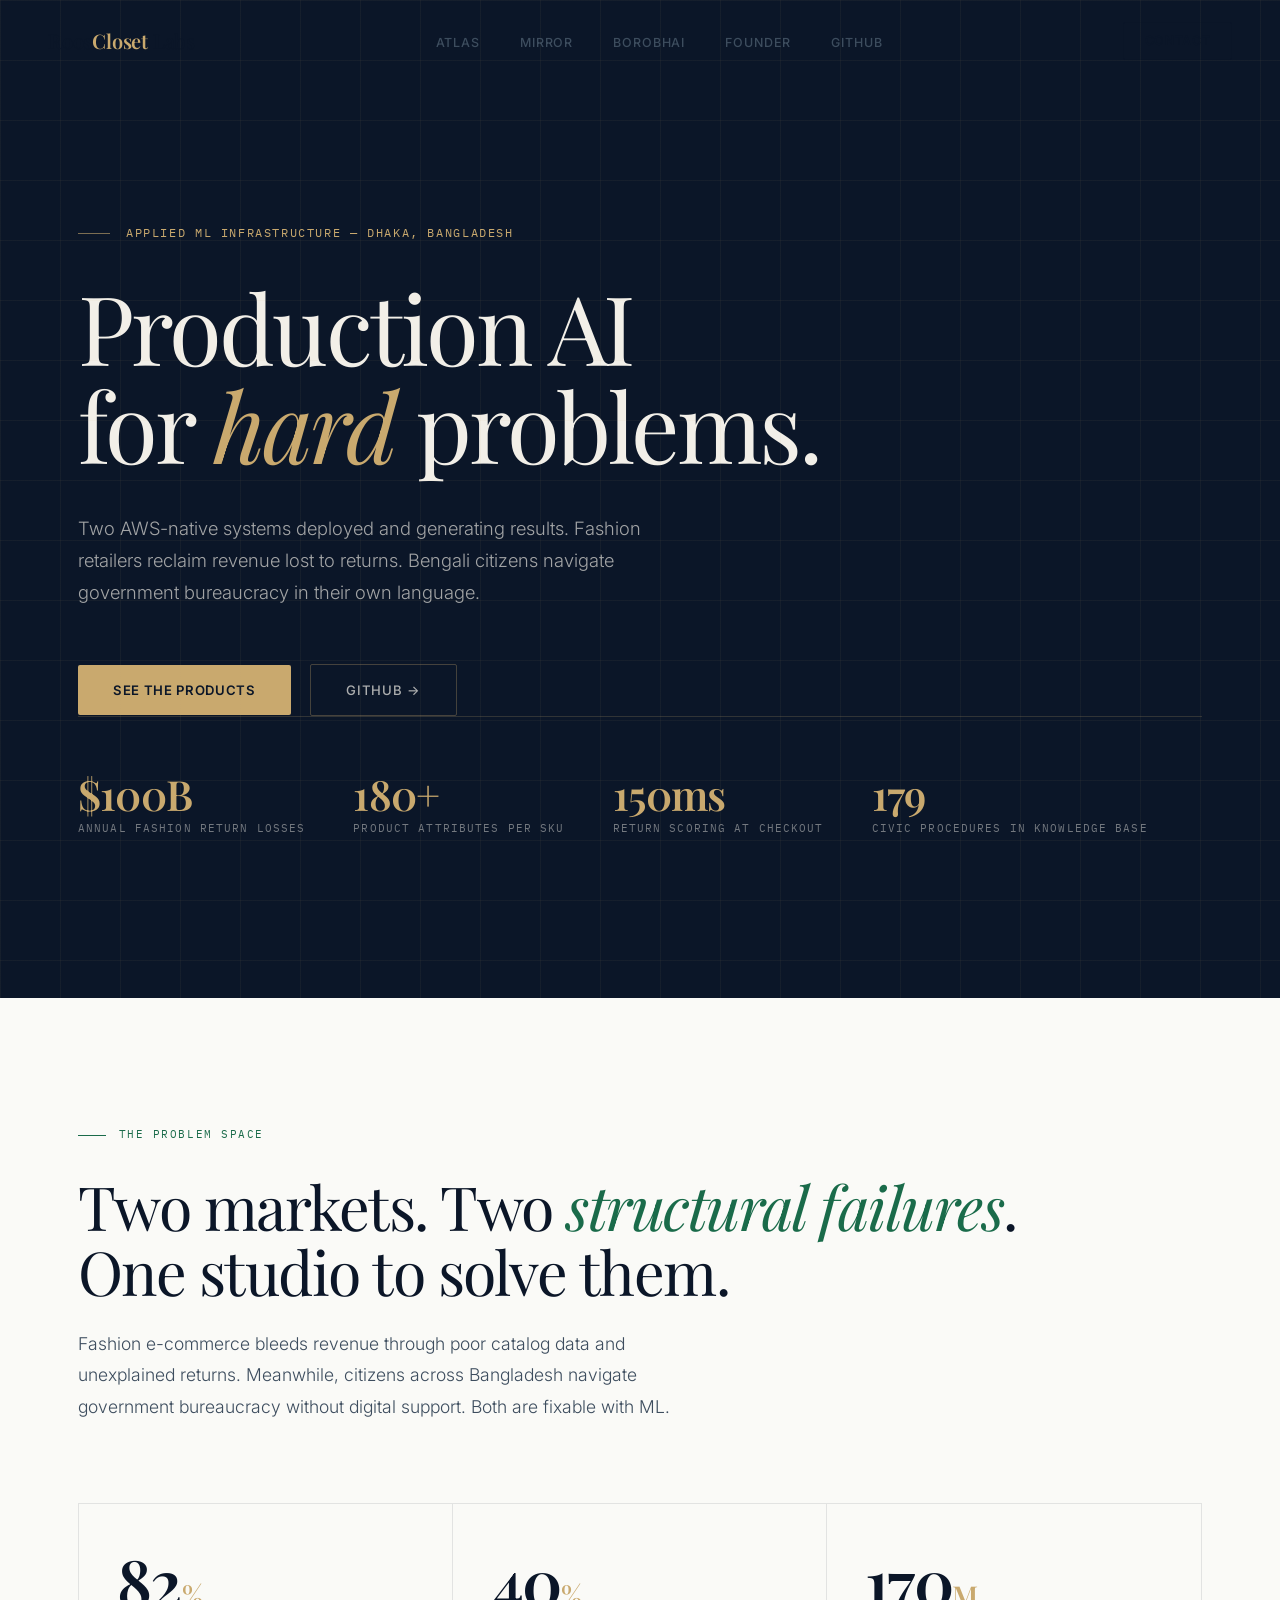
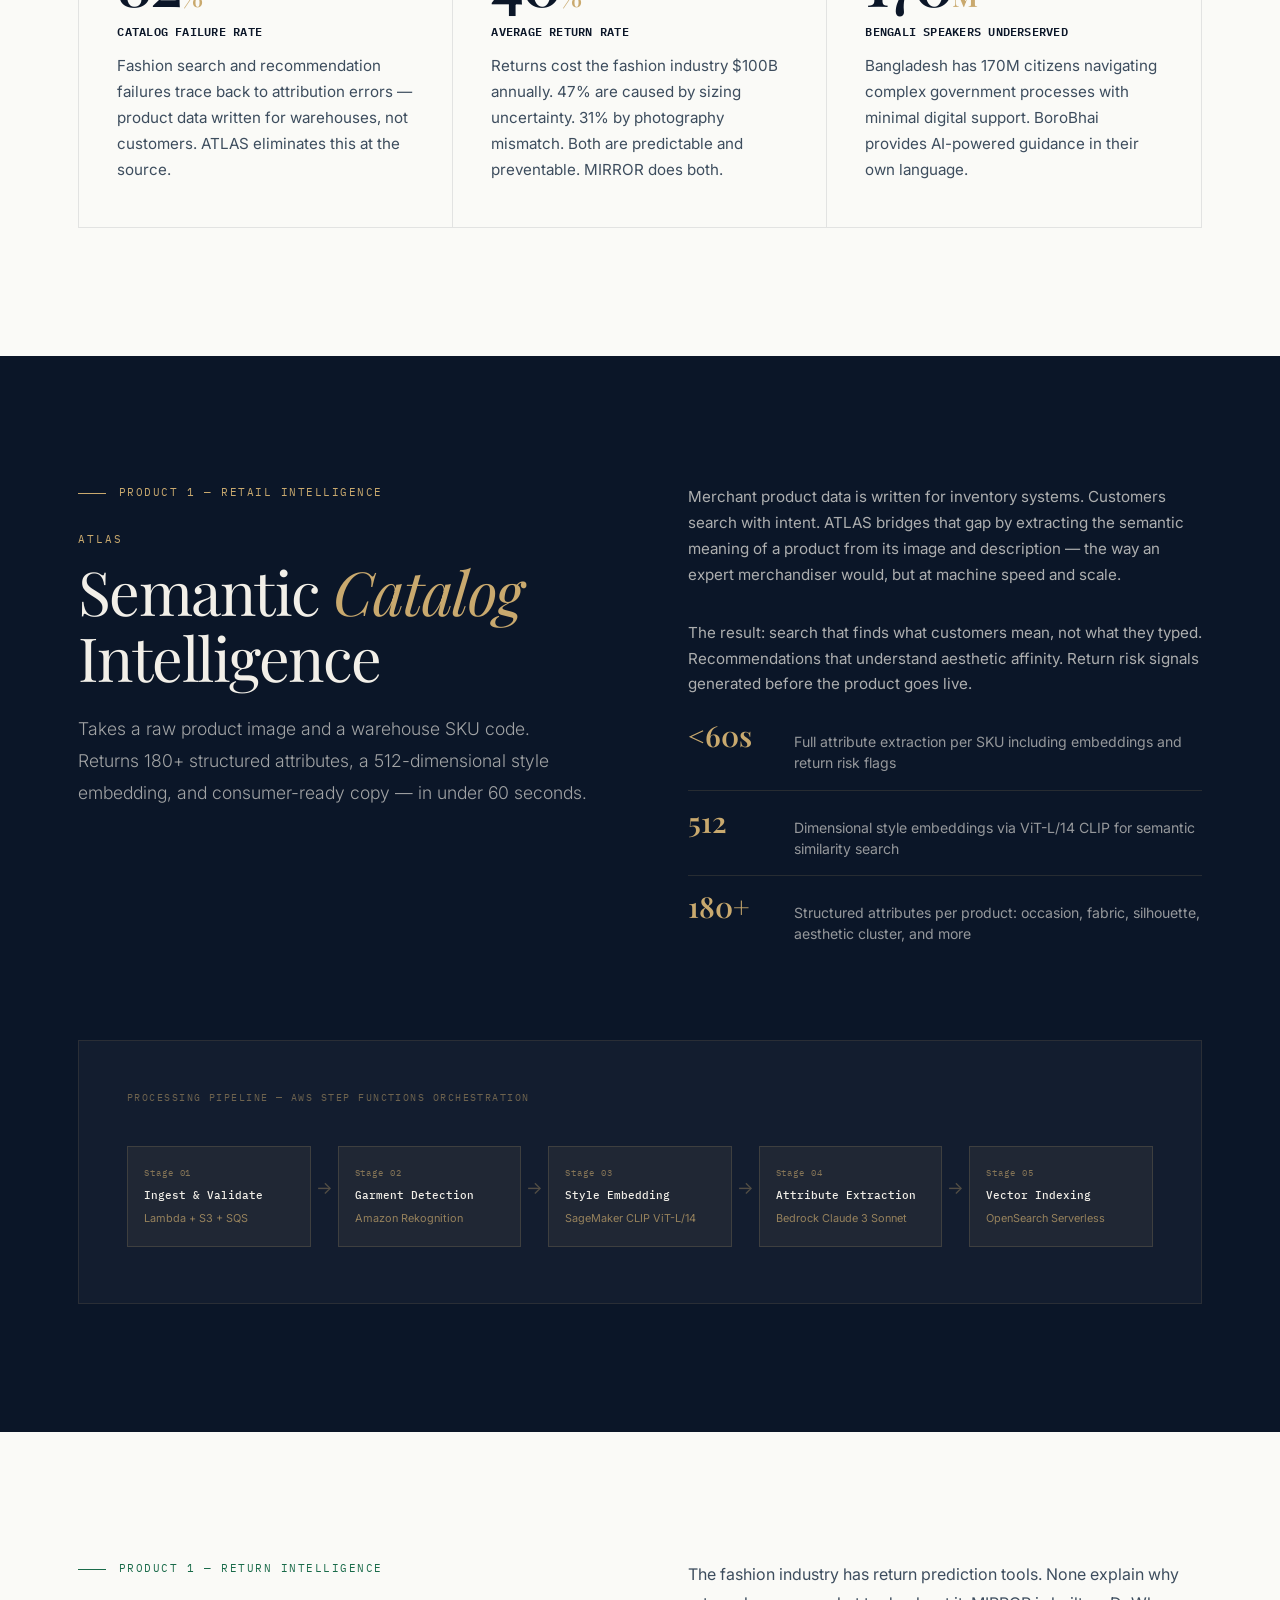
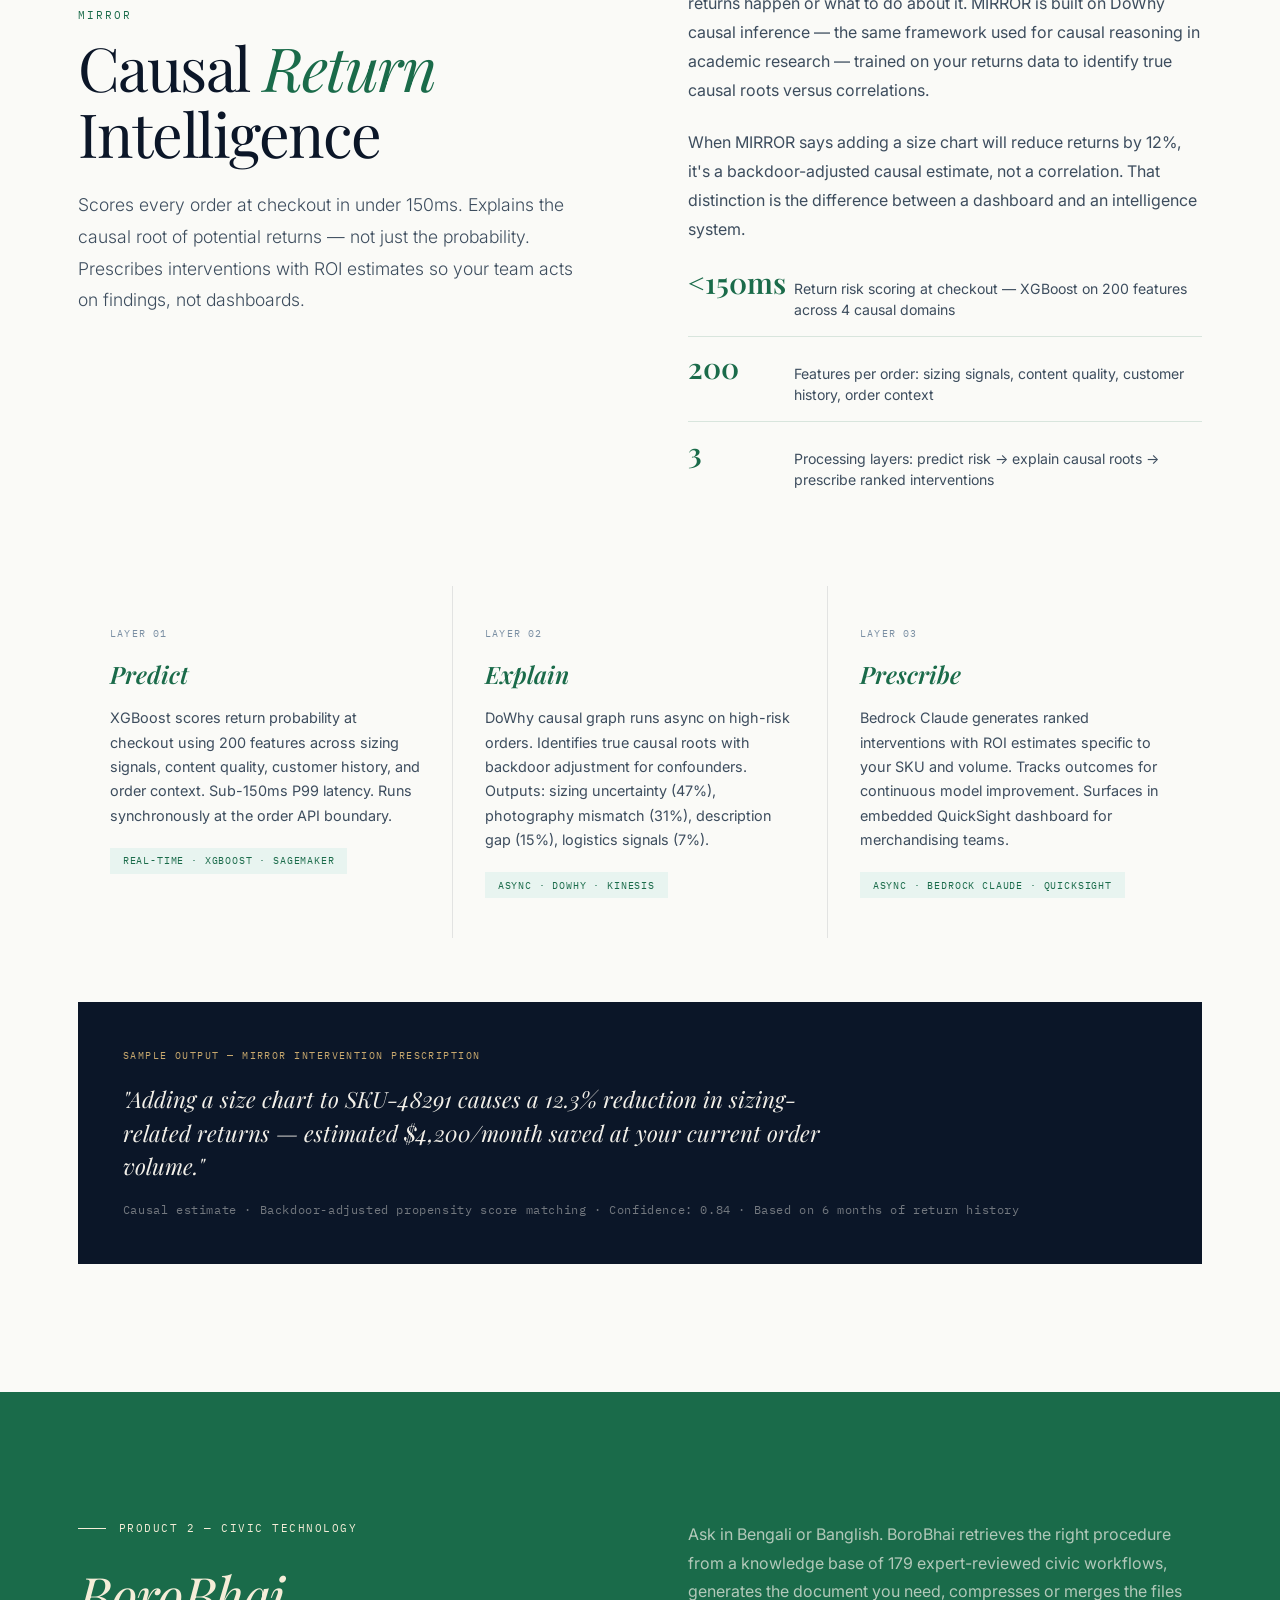
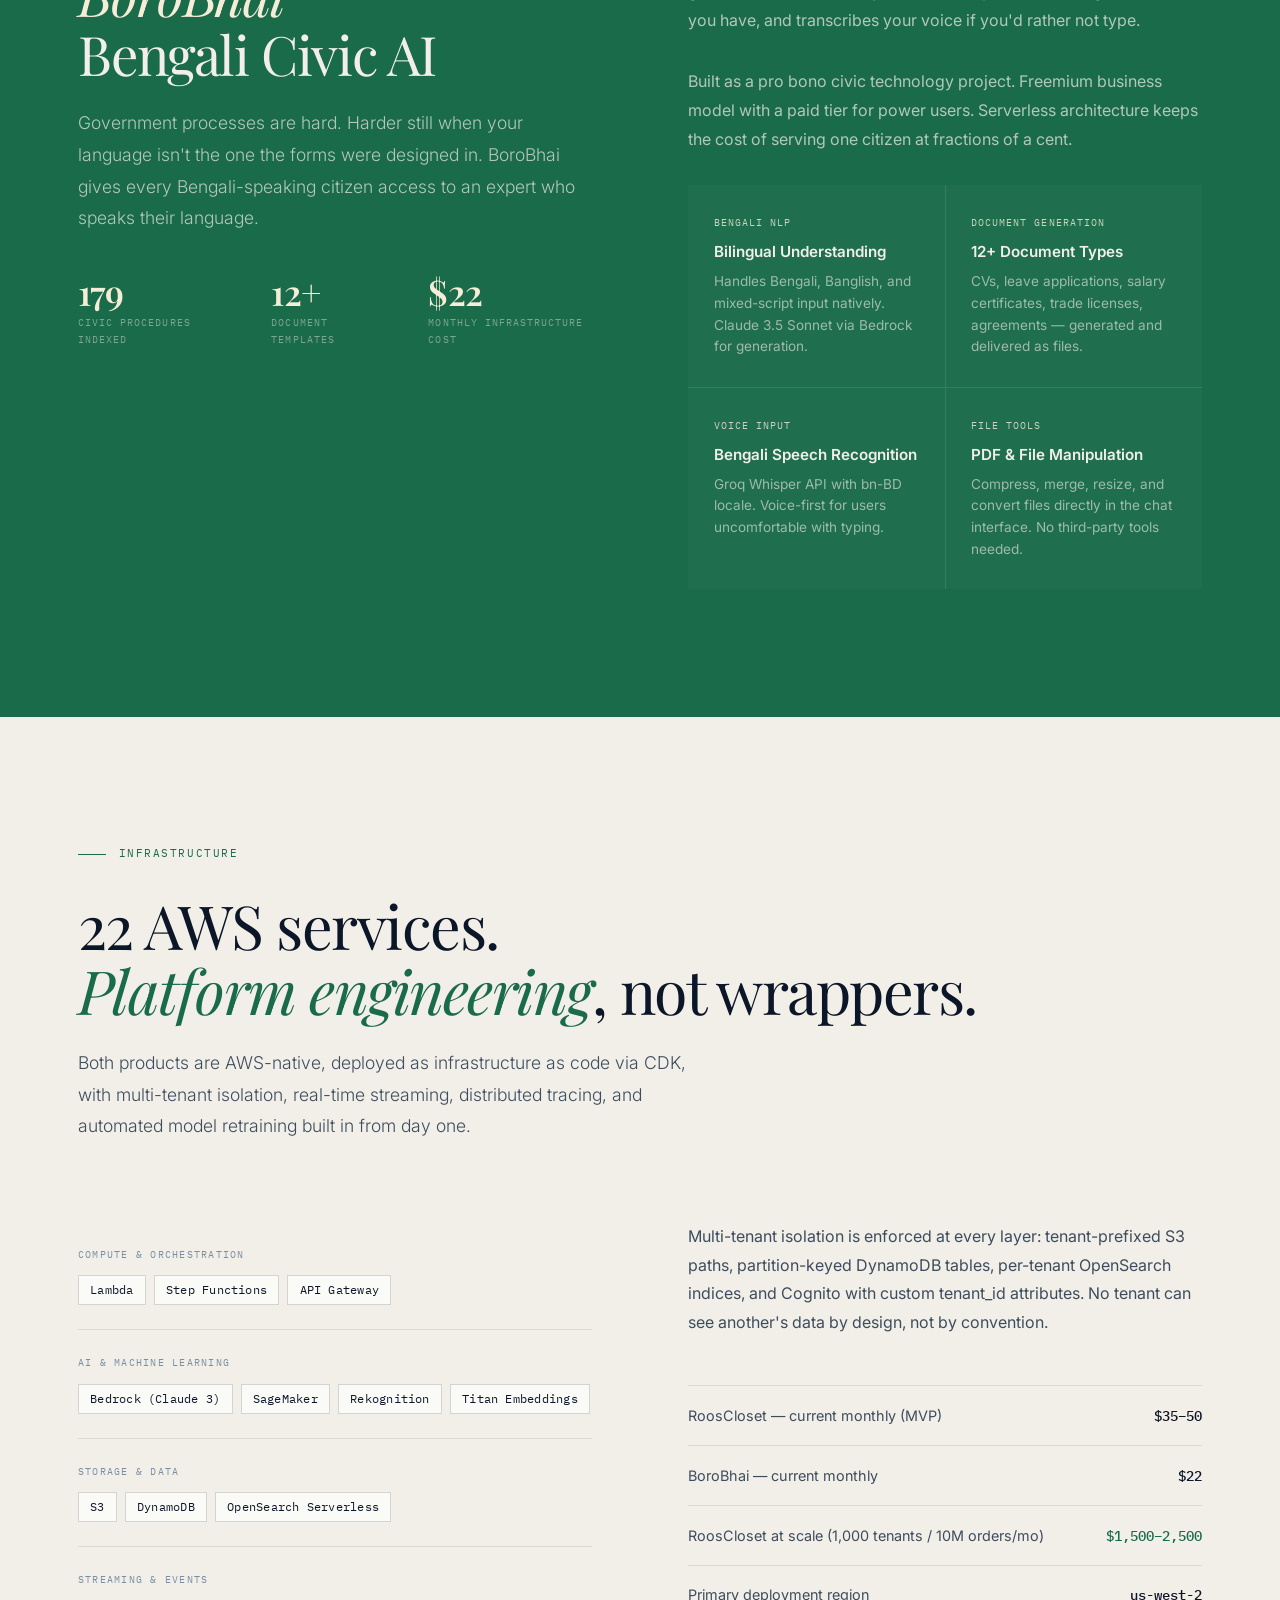
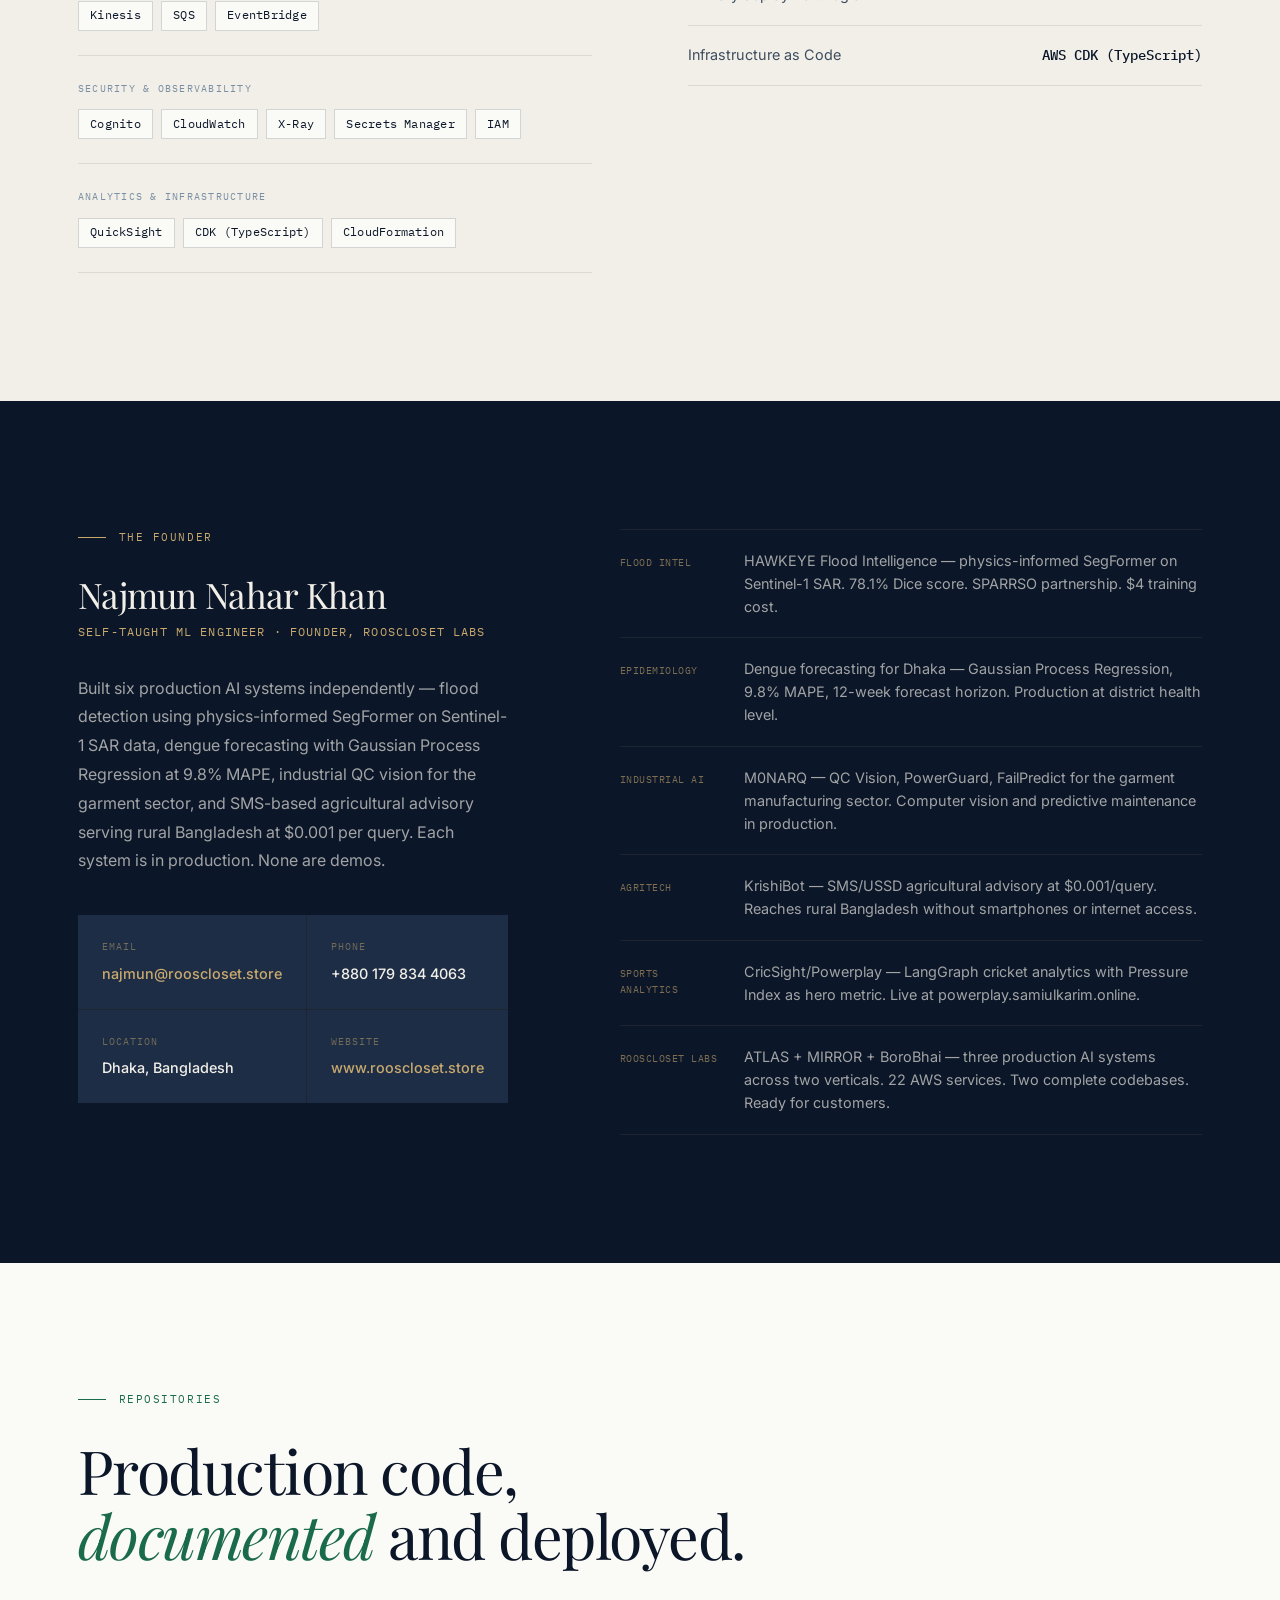
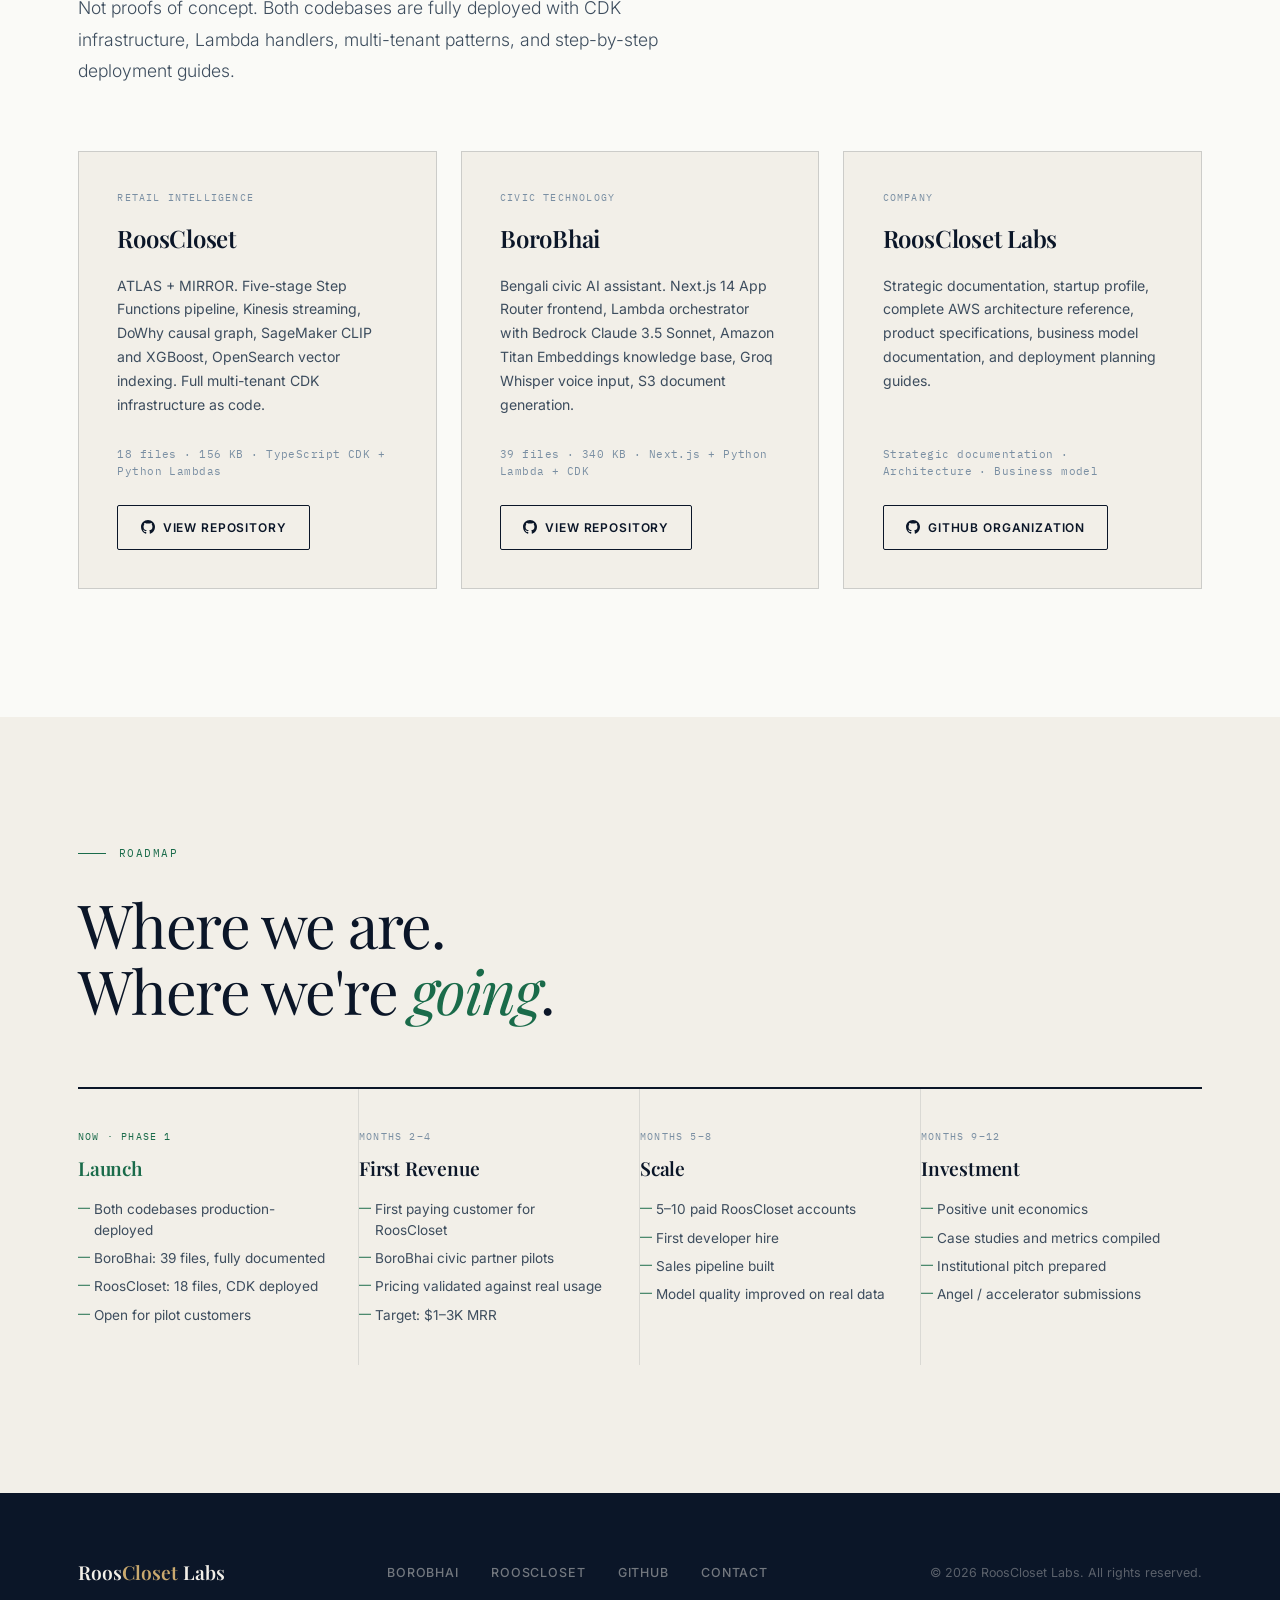
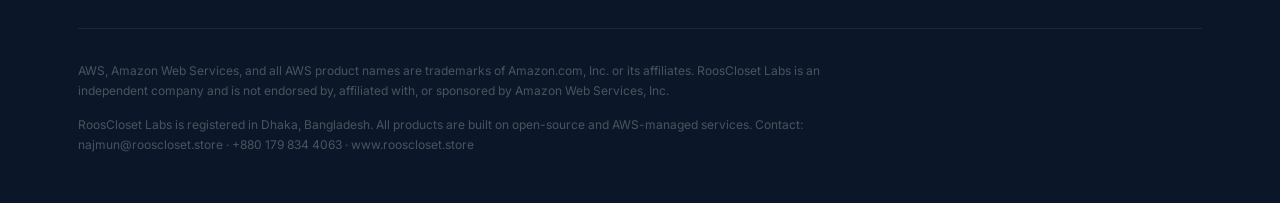
==== commit 2a503391: "Update fmt.Println message from 'Hello' to 'Goodbye'" ====
--- a/website/index.html
+++ b/website/index.html
@@ -3,138 +3,1546 @@
 <head>
   <meta charset="UTF-8">
   <meta name="viewport" content="width=device-width, initial-scale=1.0">
-  <title>RoosCloset Labs | AI Infrastructure</title>
-  <meta name="description" content="Applied machine learning studio. Building production-grade, multi-tenant AI infrastructure for global fashion e-commerce and civic administration.">
-  
+
+  <!-- SEO -->
+  <title>RoosCloset Labs — Applied ML Infrastructure, Dhaka</title>
+  <meta name="description" content="RoosCloset Labs builds production AI systems solving high-impact problems. ATLAS transforms fashion product catalogs. MIRROR predicts and explains e-commerce returns. BoroBhai guides Bengali citizens through government processes.">
+  <meta name="keywords" content="RoosCloset Labs, ATLAS catalog intelligence, MIRROR return prediction, BoroBhai, Bengali AI, fashion ML, AWS machine learning, Bangladesh startup, applied ML">
+  <meta name="author" content="Najmun Nahar Khan">
+  <meta name="robots" content="index, follow">
+  <link rel="canonical" href="https://www.rooscloset.store/">
+
+  <!-- Open Graph -->
+  <meta property="og:type" content="website">
+  <meta property="og:url" content="https://www.rooscloset.store/">
+  <meta property="og:title" content="RoosCloset Labs — Applied ML Infrastructure, Dhaka">
+  <meta property="og:description" content="Two production AI systems. ATLAS: semantic catalog intelligence for fashion. MIRROR: causal return prediction. BoroBhai: civic AI for Bengali citizens.">
+  <meta property="og:image" content="https://www.rooscloset.store/og-image.png">
+  <meta property="og:site_name" content="RoosCloset Labs">
+  <meta property="og:locale" content="en_US">
+
+  <!-- Twitter -->
+  <meta name="twitter:card" content="summary_large_image">
+  <meta name="twitter:title" content="RoosCloset Labs — Applied ML Infrastructure, Dhaka">
+  <meta name="twitter:description" content="Production AI systems solving high-impact problems. Fashion intelligence + Bengali civic AI.">
+  <meta name="twitter:image" content="https://www.rooscloset.store/og-image.png">
+
+  <!-- Schema.org -->
+  <script type="application/ld+json">
+  {
+    "@context": "https://schema.org",
+    "@type": "Organization",
+    "name": "RoosCloset Labs",
+    "url": "https://www.rooscloset.store",
+    "description": "Applied ML infrastructure company building production AI systems for fashion e-commerce and civic administration.",
+    "founder": {
+      "@type": "Person",
+      "name": "Najmun Nahar Khan",
+      "email": "najmun@rooscloset.store",
+      "telephone": "+8801798344063"
+    },
+    "address": {
+      "@type": "PostalAddress",
+      "addressLocality": "Dhaka",
+      "addressCountry": "BD"
+    },
+    "sameAs": ["https://github.com/najmun-ai"]
+  }
+  </script>
+
+  <!-- Fonts -->
   <link rel="preconnect" href="https://fonts.googleapis.com">
   <link rel="preconnect" href="https://fonts.gstatic.com" crossorigin>
-  <link href="https://fonts.googleapis.com/css2?family=Instrument+Serif:ital@0;1&family=Manrope:wght@300;400;500;700&display=swap" rel="stylesheet">
-  
-  <link rel="stylesheet" href="styles.css">
+  <link href="https://fonts.googleapis.com/css2?family=Playfair+Display:ital,wght@0,400;0,600;0,700;1,400;1,600&family=IBM+Plex+Mono:wght@400;500&family=Inter:wght@300;400;500;600&display=swap" rel="stylesheet">
+
+  <style>
+    /* === TOKENS === */
+    :root {
+      --navy:      #0B1628;
+      --navy-mid:  #1C2D45;
+      --parchment: #F2EFE8;
+      --parchment-alt: #FAFAF7;
+      --gold:      #C9A96E;
+      --gold-pale: #F5EDD8;
+      --forest:    #1A6B4A;
+      --forest-mid:#2D8F65;
+      --forest-pale:#E8F4F0;
+      --ink:       #0B1628;
+      --ink-2:     #3D4D5E;
+      --ink-muted: #7A8FA3;
+      --rule:      rgba(11,22,40,0.10);
+      --rule-mid:  rgba(11,22,40,0.16);
+    }
+
+    /* === RESET === */
+    *, *::before, *::after { margin: 0; padding: 0; box-sizing: border-box; }
+    html { scroll-behavior: smooth; }
+    body {
+      font-family: 'Inter', sans-serif;
+      background: var(--parchment);
+      color: var(--ink);
+      line-height: 1.6;
+      overflow-x: hidden;
+    }
+    a { color: inherit; text-decoration: none; }
+    img { display: block; max-width: 100%; }
+
+    /* === NAV === */
+    nav {
+      position: fixed; top: 0; left: 0; right: 0; z-index: 900;
+      display: flex; align-items: center; justify-content: space-between;
+      padding: 1.4rem 3rem;
+      transition: background 0.4s, border-color 0.4s;
+      border-bottom: 1px solid transparent;
+    }
+    nav.scrolled {
+      background: rgba(242,239,232,0.92);
+      backdrop-filter: blur(16px) saturate(160%);
+      -webkit-backdrop-filter: blur(16px) saturate(160%);
+      border-color: var(--rule);
+    }
+    .nav-logo {
+      font-family: 'Playfair Display', serif;
+      font-size: 1.25rem;
+      font-weight: 600;
+      letter-spacing: -0.01em;
+      color: var(--navy);
+    }
+    .nav-logo .gold { color: var(--gold); }
+    .nav-links {
+      display: flex; align-items: center; gap: 2.5rem; list-style: none;
+    }
+    .nav-links a {
+      font-size: 0.78rem; font-weight: 500;
+      letter-spacing: 0.07em; text-transform: uppercase;
+      color: var(--ink-2);
+      transition: color 0.2s;
+    }
+    .nav-links a:hover { color: var(--forest); }
+    .nav-contact {
+      font-size: 0.78rem; font-weight: 600;
+      letter-spacing: 0.05em; text-transform: uppercase;
+      color: var(--navy);
+      padding: 0.5rem 1.3rem;
+      border: 1px solid var(--rule-mid);
+      border-radius: 2px;
+      transition: background 0.2s, border-color 0.2s;
+    }
+    .nav-contact:hover {
+      background: var(--navy);
+      color: var(--parchment);
+      border-color: var(--navy);
+    }
+
+    /* === LAYOUT === */
+    .container {
+      max-width: 1220px;
+      margin: 0 auto;
+      padding: 0 3rem;
+    }
+    section { padding: 8rem 0; }
+
+    /* === HERO === */
+    .hero {
+      padding: 14rem 0 10rem;
+      background: var(--navy);
+      position: relative;
+      overflow: hidden;
+    }
+    .hero-grid {
+      position: absolute; inset: 0;
+      background-image:
+        linear-gradient(rgba(201,169,110,0.06) 1px, transparent 1px),
+        linear-gradient(90deg, rgba(201,169,110,0.06) 1px, transparent 1px);
+      background-size: 60px 60px;
+      pointer-events: none;
+    }
+    .hero-eyebrow {
+      font-family: 'IBM Plex Mono', monospace;
+      font-size: 0.72rem;
+      letter-spacing: 0.14em;
+      text-transform: uppercase;
+      color: var(--gold);
+      margin-bottom: 2.2rem;
+      display: flex; align-items: center; gap: 1rem;
+    }
+    .hero-eyebrow::before {
+      content: '';
+      display: inline-block;
+      width: 32px; height: 1px;
+      background: var(--gold);
+      opacity: 0.6;
+    }
+    .hero h1 {
+      font-family: 'Playfair Display', serif;
+      font-size: clamp(3.4rem, 7.5vw, 6.8rem);
+      line-height: 1.02;
+      letter-spacing: -0.03em;
+      font-weight: 400;
+      color: var(--parchment);
+      max-width: 900px;
+      margin-bottom: 2.4rem;
+    }
+    .hero h1 em {
+      font-style: italic;
+      color: var(--gold);
+    }
+    .hero-sub {
+      font-size: 1.15rem;
+      font-weight: 300;
+      color: rgba(242,239,232,0.65);
+      max-width: 580px;
+      line-height: 1.75;
+      margin-bottom: 3.5rem;
+    }
+    .hero-stats {
+      display: flex; gap: 3rem; flex-wrap: wrap;
+      padding-top: 3.5rem;
+      border-top: 1px solid rgba(201,169,110,0.2);
+    }
+    .stat-item {}
+    .stat-num {
+      font-family: 'Playfair Display', serif;
+      font-size: 2.6rem;
+      font-weight: 600;
+      color: var(--gold);
+      line-height: 1;
+      letter-spacing: -0.02em;
+    }
+    .stat-label {
+      font-family: 'IBM Plex Mono', monospace;
+      font-size: 0.7rem;
+      letter-spacing: 0.1em;
+      text-transform: uppercase;
+      color: rgba(242,239,232,0.45);
+      margin-top: 0.35rem;
+    }
+    .hero-cta {
+      display: flex; align-items: center; gap: 1.2rem; flex-wrap: wrap;
+    }
+    .btn-primary-dark {
+      display: inline-flex; align-items: center; gap: 0.5rem;
+      padding: 0.9rem 2.2rem;
+      background: var(--gold);
+      color: var(--navy);
+      font-size: 0.82rem; font-weight: 600;
+      letter-spacing: 0.05em; text-transform: uppercase;
+      border-radius: 2px;
+      transition: background 0.25s, transform 0.25s;
+    }
+    .btn-primary-dark:hover {
+      background: #d4b27c;
+      transform: translateY(-2px);
+    }
+    .btn-ghost-dark {
+      display: inline-flex; align-items: center; gap: 0.5rem;
+      padding: 0.9rem 2.2rem;
+      border: 1px solid rgba(201,169,110,0.3);
+      color: rgba(242,239,232,0.7);
+      font-size: 0.82rem; font-weight: 500;
+      letter-spacing: 0.05em; text-transform: uppercase;
+      border-radius: 2px;
+      transition: border-color 0.25s, color 0.25s;
+    }
+    .btn-ghost-dark:hover {
+      border-color: var(--gold);
+      color: var(--gold);
+    }
+
+    /* === SECTION LABELS === */
+    .label {
+      font-family: 'IBM Plex Mono', monospace;
+      font-size: 0.68rem;
+      letter-spacing: 0.14em;
+      text-transform: uppercase;
+      color: var(--forest);
+      display: flex; align-items: center; gap: 0.8rem;
+      margin-bottom: 1.8rem;
+    }
+    .label::before {
+      content: '';
+      width: 28px; height: 1px;
+      background: var(--forest);
+    }
+    .label-dark {
+      color: var(--gold);
+    }
+    .label-dark::before {
+      background: var(--gold);
+    }
+    h2 {
+      font-family: 'Playfair Display', serif;
+      font-size: clamp(2.4rem, 5vw, 3.8rem);
+      font-weight: 400;
+      line-height: 1.08;
+      letter-spacing: -0.025em;
+      color: var(--navy);
+      margin-bottom: 1.5rem;
+    }
+    h2 em { font-style: italic; color: var(--forest); }
+    .lead {
+      font-size: 1.1rem;
+      font-weight: 300;
+      color: var(--ink-2);
+      line-height: 1.8;
+      max-width: 620px;
+    }
+    .rule { width: 100%; height: 1px; background: var(--rule); }
+
+    /* === PROBLEM SECTION === */
+    .problem { background: var(--parchment-alt); }
+    .problem-grid {
+      display: grid;
+      grid-template-columns: 1fr 1fr 1fr;
+      gap: 0;
+      margin-top: 5rem;
+      border: 1px solid var(--rule);
+    }
+    .problem-item {
+      padding: 2.8rem 2.4rem;
+      border-right: 1px solid var(--rule);
+    }
+    .problem-item:last-child { border-right: none; }
+    .problem-pct {
+      font-family: 'Playfair Display', serif;
+      font-size: 4rem;
+      font-weight: 600;
+      color: var(--navy);
+      line-height: 1;
+      letter-spacing: -0.03em;
+      margin-bottom: 0.6rem;
+    }
+    .problem-pct span {
+      font-size: 1.8rem;
+      color: var(--gold);
+    }
+    .problem-item h3 {
+      font-size: 0.9rem;
+      font-weight: 600;
+      letter-spacing: 0.02em;
+      color: var(--navy);
+      margin-bottom: 0.8rem;
+      text-transform: uppercase;
+      font-family: 'IBM Plex Mono', monospace;
+      font-size: 0.72rem;
+    }
+    .problem-item p {
+      font-size: 0.95rem;
+      color: var(--ink-2);
+      line-height: 1.7;
+    }
+
+    /* === PRODUCT: ATLAS === */
+    .atlas-section {
+      background: var(--navy);
+      color: var(--parchment);
+    }
+    .atlas-section h2 { color: var(--parchment); }
+    .atlas-section h2 em { color: var(--gold); font-style: italic; }
+    .atlas-section .lead { color: rgba(242,239,232,0.65); }
+
+    .product-header {
+      display: grid;
+      grid-template-columns: 1fr 1fr;
+      gap: 6rem;
+      align-items: start;
+      margin-bottom: 5rem;
+    }
+
+    .product-name {
+      font-family: 'IBM Plex Mono', monospace;
+      font-size: 0.7rem;
+      letter-spacing: 0.18em;
+      text-transform: uppercase;
+      margin-bottom: 0.6rem;
+    }
+    .atlas-section .product-name { color: var(--gold); }
+    .mirror-section .product-name { color: var(--forest); }
+
+    .product-tagline {
+      font-size: 0.95rem;
+      line-height: 1.7;
+      margin-bottom: 2rem;
+    }
+    .atlas-section .product-tagline { color: rgba(242,239,232,0.7); }
+
+    .metric-list {
+      display: flex; flex-direction: column; gap: 1rem;
+      margin-top: 1.5rem;
+    }
+    .metric-item {
+      display: flex; align-items: baseline; gap: 1rem;
+      padding-bottom: 1rem;
+      border-bottom: 1px solid rgba(201,169,110,0.15);
+    }
+    .metric-item:last-child { border-bottom: none; }
+    .metric-val {
+      font-family: 'Playfair Display', serif;
+      font-size: 1.8rem;
+      font-weight: 600;
+      color: var(--gold);
+      line-height: 1;
+      min-width: 90px;
+    }
+    .metric-desc {
+      font-size: 0.88rem;
+      color: rgba(242,239,232,0.6);
+      line-height: 1.5;
+    }
+
+    /* === PIPELINE DIAGRAM === */
+    .pipeline-wrap {
+      margin-top: 4rem;
+      padding: 3rem;
+      background: rgba(255,255,255,0.03);
+      border: 1px solid rgba(201,169,110,0.12);
+    }
+    .pipeline-label {
+      font-family: 'IBM Plex Mono', monospace;
+      font-size: 0.65rem;
+      letter-spacing: 0.14em;
+      text-transform: uppercase;
+      color: rgba(201,169,110,0.5);
+      margin-bottom: 2.5rem;
+    }
+    .pipeline {
+      display: flex;
+      align-items: center;
+      gap: 0;
+      overflow-x: auto;
+      padding-bottom: 0.5rem;
+    }
+    .pipeline::-webkit-scrollbar { height: 2px; }
+    .pipeline::-webkit-scrollbar-thumb { background: rgba(201,169,110,0.3); }
+
+    .p-stage {
+      display: flex; flex-direction: column;
+      min-width: 140px;
+      flex: 1;
+    }
+    .p-stage-inner {
+      background: rgba(201,169,110,0.07);
+      border: 1px solid rgba(201,169,110,0.18);
+      padding: 1.2rem 1rem;
+      position: relative;
+    }
+    .p-stage-num {
+      font-family: 'IBM Plex Mono', monospace;
+      font-size: 0.58rem;
+      letter-spacing: 0.1em;
+      color: var(--gold);
+      opacity: 0.6;
+      margin-bottom: 0.4rem;
+    }
+    .p-stage-name {
+      font-family: 'IBM Plex Mono', monospace;
+      font-size: 0.7rem;
+      font-weight: 500;
+      color: var(--parchment);
+      margin-bottom: 0.3rem;
+    }
+    .p-stage-service {
+      font-size: 0.68rem;
+      color: var(--gold);
+      opacity: 0.7;
+    }
+    .p-arrow {
+      color: rgba(201,169,110,0.35);
+      font-size: 1.1rem;
+      padding: 0 0.3rem;
+      flex-shrink: 0;
+      margin-top: -1rem;
+    }
+
+    /* MIRROR pipeline */
+    .mirror-pipeline {
+      display: grid;
+      grid-template-columns: 1fr 1fr 1fr;
+      gap: 1px;
+      margin-top: 3rem;
+      background: var(--rule);
+    }
+    .mirror-stage {
+      padding: 2.5rem 2rem;
+      background: var(--parchment-alt);
+      position: relative;
+    }
+    .mirror-stage-num {
+      font-family: 'IBM Plex Mono', monospace;
+      font-size: 0.62rem;
+      letter-spacing: 0.12em;
+      color: var(--ink-muted);
+      margin-bottom: 0.8rem;
+      text-transform: uppercase;
+    }
+    .mirror-stage-name {
+      font-family: 'Playfair Display', serif;
+      font-size: 1.5rem;
+      font-weight: 600;
+      color: var(--navy);
+      margin-bottom: 0.8rem;
+    }
+    .mirror-stage-name em { color: var(--forest); font-style: italic; }
+    .mirror-stage p {
+      font-size: 0.9rem;
+      color: var(--ink-2);
+      line-height: 1.7;
+    }
+    .mirror-stage-badge {
+      display: inline-block;
+      margin-top: 1.2rem;
+      padding: 0.3rem 0.8rem;
+      background: var(--forest-pale);
+      color: var(--forest);
+      font-family: 'IBM Plex Mono', monospace;
+      font-size: 0.65rem;
+      letter-spacing: 0.08em;
+      text-transform: uppercase;
+    }
+
+    /* === MIRROR SECTION === */
+    .mirror-section { background: var(--parchment-alt); }
+
+    .mirror-product-header {
+      display: grid;
+      grid-template-columns: 1fr 1fr;
+      gap: 6rem;
+      align-items: start;
+      margin-bottom: 5rem;
+    }
+    .mirror-metric .metric-val { color: var(--forest); }
+    .mirror-metric .metric-item { border-color: rgba(26,107,74,0.15); }
+    .mirror-metric .metric-desc { color: var(--ink-2); }
+
+    /* Causal proof callout */
+    .causal-proof {
+      margin-top: 4rem;
+      padding: 2.8rem;
+      background: var(--navy);
+      color: var(--parchment);
+    }
+    .causal-proof-label {
+      font-family: 'IBM Plex Mono', monospace;
+      font-size: 0.65rem;
+      letter-spacing: 0.14em;
+      color: var(--gold);
+      text-transform: uppercase;
+      margin-bottom: 1.2rem;
+    }
+    .causal-proof-quote {
+      font-family: 'Playfair Display', serif;
+      font-size: 1.4rem;
+      font-style: italic;
+      color: var(--parchment);
+      line-height: 1.5;
+      max-width: 700px;
+      margin-bottom: 1rem;
+    }
+    .causal-proof-sub {
+      font-family: 'IBM Plex Mono', monospace;
+      font-size: 0.75rem;
+      color: rgba(242,239,232,0.45);
+      letter-spacing: 0.05em;
+    }
+
+    /* === BOROBHAI === */
+    .borobhai-section { background: var(--forest); }
+    .borobhai-inner {
+      display: grid;
+      grid-template-columns: 1fr 1fr;
+      gap: 6rem;
+      align-items: start;
+    }
+    .borobhai-section h2 {
+      color: var(--parchment);
+      font-size: clamp(2.2rem, 4.5vw, 3.4rem);
+    }
+    .borobhai-section h2 em { color: var(--gold-pale); }
+    .borobhai-section .lead { color: rgba(242,239,232,0.7); }
+    .borobhai-section .label { color: var(--gold-pale); }
+    .borobhai-section .label::before { background: var(--gold-pale); }
+
+    .borobhai-features {
+      display: grid;
+      grid-template-columns: 1fr 1fr;
+      gap: 1px;
+      background: rgba(255,255,255,0.12);
+      margin-top: 2rem;
+    }
+    .borobhai-feat {
+      padding: 1.8rem 1.6rem;
+      background: rgba(26,107,74,0.8);
+    }
+    .borobhai-feat-icon {
+      font-family: 'IBM Plex Mono', monospace;
+      font-size: 0.65rem;
+      color: var(--gold-pale);
+      letter-spacing: 0.1em;
+      text-transform: uppercase;
+      margin-bottom: 0.6rem;
+      opacity: 0.8;
+    }
+    .borobhai-feat h4 {
+      font-size: 0.95rem;
+      font-weight: 600;
+      color: var(--parchment);
+      margin-bottom: 0.4rem;
+    }
+    .borobhai-feat p {
+      font-size: 0.85rem;
+      color: rgba(242,239,232,0.6);
+      line-height: 1.6;
+    }
+    .borobhai-stat-row {
+      display: flex; gap: 3rem; margin-top: 2.5rem;
+    }
+    .borobhai-stat .stat-num {
+      font-family: 'Playfair Display', serif;
+      font-size: 2.2rem;
+      font-weight: 600;
+      color: var(--gold-pale);
+      line-height: 1;
+    }
+    .borobhai-stat .stat-label {
+      font-family: 'IBM Plex Mono', monospace;
+      font-size: 0.65rem;
+      letter-spacing: 0.1em;
+      color: rgba(242,239,232,0.45);
+      margin-top: 0.3rem;
+      text-transform: uppercase;
+    }
+
+    /* === AWS INFRA === */
+    .infra-section { background: var(--parchment); }
+    .infra-grid {
+      display: grid;
+      grid-template-columns: 1fr 1fr;
+      gap: 6rem;
+      align-items: start;
+      margin-top: 5rem;
+    }
+    .service-list {
+      display: flex; flex-direction: column; gap: 0;
+    }
+    .service-category {
+      padding: 1.5rem 0;
+      border-bottom: 1px solid var(--rule);
+    }
+    .service-cat-name {
+      font-family: 'IBM Plex Mono', monospace;
+      font-size: 0.65rem;
+      letter-spacing: 0.12em;
+      text-transform: uppercase;
+      color: var(--ink-muted);
+      margin-bottom: 0.8rem;
+    }
+    .service-tags {
+      display: flex; flex-wrap: wrap; gap: 0.5rem;
+    }
+    .service-tag {
+      font-family: 'IBM Plex Mono', monospace;
+      font-size: 0.72rem;
+      padding: 0.3rem 0.7rem;
+      background: var(--parchment-alt);
+      border: 1px solid var(--rule-mid);
+      color: var(--navy);
+      letter-spacing: 0.02em;
+    }
+
+    .cost-table {
+      margin-top: 3rem;
+    }
+    .cost-row {
+      display: flex; justify-content: space-between; align-items: baseline;
+      padding: 1.1rem 0;
+      border-bottom: 1px solid var(--rule);
+    }
+    .cost-row:first-child { border-top: 1px solid var(--rule); }
+    .cost-label {
+      font-size: 0.9rem;
+      color: var(--ink-2);
+    }
+    .cost-val {
+      font-family: 'IBM Plex Mono', monospace;
+      font-size: 0.85rem;
+      color: var(--navy);
+      font-weight: 500;
+    }
+    .cost-val.projected { color: var(--forest); }
+
+    /* === FOUNDER === */
+    .founder-section { background: var(--navy); }
+    .founder-inner {
+      display: grid;
+      grid-template-columns: 1fr 1.6fr;
+      gap: 7rem;
+      align-items: start;
+    }
+    .founder-section .label { color: var(--gold); }
+    .founder-section .label::before { background: var(--gold); }
+    .founder-section h2 { color: var(--parchment); }
+    .founder-section h2 em { color: var(--gold); }
+
+    .founder-name-display {
+      font-family: 'Playfair Display', serif;
+      font-size: 2.2rem;
+      font-weight: 400;
+      color: var(--parchment);
+      line-height: 1.15;
+      letter-spacing: -0.02em;
+      margin-bottom: 0.5rem;
+    }
+    .founder-title-line {
+      font-family: 'IBM Plex Mono', monospace;
+      font-size: 0.72rem;
+      letter-spacing: 0.1em;
+      color: var(--gold);
+      text-transform: uppercase;
+      margin-bottom: 2rem;
+    }
+    .founder-bio {
+      font-size: 1rem;
+      color: rgba(242,239,232,0.65);
+      line-height: 1.8;
+      margin-bottom: 2.5rem;
+    }
+    .founder-track {
+      display: flex; flex-direction: column; gap: 0;
+    }
+    .track-item {
+      display: flex; gap: 1.5rem;
+      padding: 1.2rem 0;
+      border-bottom: 1px solid rgba(201,169,110,0.1);
+      align-items: baseline;
+    }
+    .track-item:first-child { border-top: 1px solid rgba(201,169,110,0.1); }
+    .track-tag {
+      font-family: 'IBM Plex Mono', monospace;
+      font-size: 0.62rem;
+      color: var(--gold);
+      opacity: 0.6;
+      min-width: 100px;
+      letter-spacing: 0.05em;
+      text-transform: uppercase;
+      padding-top: 0.1rem;
+    }
+    .track-text {
+      font-size: 0.9rem;
+      color: rgba(242,239,232,0.65);
+      line-height: 1.6;
+    }
+
+    .contact-grid {
+      display: grid;
+      grid-template-columns: 1fr 1fr;
+      gap: 1px;
+      background: rgba(201,169,110,0.1);
+      margin-top: 2.5rem;
+    }
+    .contact-item {
+      padding: 1.5rem;
+      background: var(--navy-mid);
+    }
+    .contact-item-label {
+      font-family: 'IBM Plex Mono', monospace;
+      font-size: 0.62rem;
+      letter-spacing: 0.1em;
+      text-transform: uppercase;
+      color: rgba(201,169,110,0.5);
+      margin-bottom: 0.4rem;
+    }
+    .contact-item-val {
+      font-size: 0.9rem;
+      color: var(--parchment);
+      font-weight: 500;
+    }
+    .contact-item-val a { color: var(--gold); }
+    .contact-item-val a:hover { text-decoration: underline; }
+
+    /* === REPOS === */
+    .repo-section { background: var(--parchment-alt); }
+    .repo-grid {
+      display: grid;
+      grid-template-columns: 1fr 1fr 1fr;
+      gap: 1.5rem;
+      margin-top: 4rem;
+    }
+    .repo-card {
+      padding: 2.4rem;
+      border: 1px solid var(--rule-mid);
+      background: var(--parchment);
+      display: flex; flex-direction: column;
+    }
+    .repo-card-product {
+      font-family: 'IBM Plex Mono', monospace;
+      font-size: 0.62rem;
+      letter-spacing: 0.12em;
+      text-transform: uppercase;
+      color: var(--ink-muted);
+      margin-bottom: 0.8rem;
+    }
+    .repo-card h3 {
+      font-family: 'Playfair Display', serif;
+      font-size: 1.5rem;
+      font-weight: 600;
+      color: var(--navy);
+      margin-bottom: 1rem;
+      letter-spacing: -0.01em;
+    }
+    .repo-card p {
+      font-size: 0.88rem;
+      color: var(--ink-2);
+      line-height: 1.7;
+      flex: 1;
+      margin-bottom: 1.8rem;
+    }
+    .repo-files {
+      font-family: 'IBM Plex Mono', monospace;
+      font-size: 0.68rem;
+      color: var(--ink-muted);
+      letter-spacing: 0.04em;
+      margin-bottom: 1.5rem;
+    }
+    .btn-repo {
+      display: inline-flex; align-items: center; gap: 0.5rem;
+      padding: 0.75rem 1.4rem;
+      border: 1px solid var(--navy);
+      color: var(--navy);
+      font-size: 0.75rem; font-weight: 600;
+      letter-spacing: 0.07em; text-transform: uppercase;
+      border-radius: 2px;
+      transition: background 0.2s, color 0.2s;
+      align-self: flex-start;
+    }
+    .btn-repo:hover {
+      background: var(--navy);
+      color: var(--parchment);
+    }
+    .btn-repo svg {
+      width: 14px; height: 14px;
+      fill: currentColor;
+    }
+
+    /* === ROADMAP === */
+    .roadmap-section { background: var(--parchment); }
+    .roadmap-grid {
+      display: grid;
+      grid-template-columns: repeat(4, 1fr);
+      gap: 0;
+      margin-top: 4rem;
+      border-top: 2px solid var(--navy);
+    }
+    .roadmap-phase {
+      padding: 2.5rem 2rem 2.5rem 0;
+      border-right: 1px solid var(--rule);
+      padding-right: 2rem;
+    }
+    .roadmap-phase:first-child { padding-left: 0; }
+    .roadmap-phase:last-child { border-right: none; }
+    .phase-marker {
+      font-family: 'IBM Plex Mono', monospace;
+      font-size: 0.62rem;
+      letter-spacing: 0.12em;
+      text-transform: uppercase;
+      color: var(--ink-muted);
+      margin-bottom: 0.5rem;
+    }
+    .phase-title {
+      font-family: 'Playfair Display', serif;
+      font-size: 1.2rem;
+      font-weight: 600;
+      color: var(--navy);
+      margin-bottom: 1rem;
+      letter-spacing: -0.01em;
+    }
+    .phase-items {
+      list-style: none;
+      display: flex; flex-direction: column; gap: 0.5rem;
+    }
+    .phase-items li {
+      font-size: 0.85rem;
+      color: var(--ink-2);
+      line-height: 1.5;
+      padding-left: 1rem;
+      position: relative;
+    }
+    .phase-items li::before {
+      content: '—';
+      position: absolute; left: 0;
+      color: var(--forest);
+      font-size: 0.75rem;
+    }
+    .phase-current .phase-marker { color: var(--forest); }
+    .phase-current .phase-title { color: var(--forest); }
+
+    /* === FOOTER === */
+    footer {
+      background: var(--navy);
+      padding: 4rem 0 3rem;
+    }
+    .footer-inner {
+      display: flex; align-items: center; justify-content: space-between;
+      padding-bottom: 2.5rem;
+      border-bottom: 1px solid rgba(255,255,255,0.08);
+      flex-wrap: wrap; gap: 1.5rem;
+    }
+    .footer-logo {
+      font-family: 'Playfair Display', serif;
+      font-size: 1.2rem;
+      font-weight: 600;
+      color: var(--parchment);
+    }
+    .footer-logo .gold { color: var(--gold); }
+    .footer-links {
+      display: flex; gap: 2rem;
+    }
+    .footer-link {
+      font-size: 0.78rem;
+      font-weight: 500;
+      letter-spacing: 0.07em;
+      text-transform: uppercase;
+      color: rgba(242,239,232,0.45);
+      transition: color 0.2s;
+    }
+    .footer-link:hover { color: var(--gold); }
+    .footer-legal {
+      padding-top: 2rem;
+      font-size: 0.75rem;
+      color: rgba(242,239,232,0.28);
+      line-height: 1.7;
+      max-width: 800px;
+    }
+    .footer-copy {
+      font-size: 0.78rem;
+      color: rgba(242,239,232,0.35);
+    }
+
+    /* === MOBILE === */
+    @media (max-width: 900px) {
+      nav { padding: 1.2rem 1.5rem; }
+      .nav-links { display: none; }
+      .container { padding: 0 1.5rem; }
+      section { padding: 5rem 0; }
+      .hero { padding: 10rem 0 6rem; }
+      .product-header,
+      .mirror-product-header,
+      .borobhai-inner,
+      .infra-grid,
+      .founder-inner { grid-template-columns: 1fr; gap: 3rem; }
+      .mirror-pipeline { grid-template-columns: 1fr; }
+      .problem-grid { grid-template-columns: 1fr; }
+      .problem-item { border-right: none; border-bottom: 1px solid var(--rule); }
+      .problem-item:last-child { border-bottom: none; }
+      .repo-grid { grid-template-columns: 1fr; }
+      .roadmap-grid { grid-template-columns: 1fr 1fr; }
+      .contact-grid { grid-template-columns: 1fr; }
+      .pipeline { flex-direction: column; }
+      .p-stage { min-width: unset; }
+      .p-arrow { transform: rotate(90deg); align-self: center; }
+      .hero-stats { gap: 2rem; }
+      .borobhai-features { grid-template-columns: 1fr; }
+    }
+
+    @media (prefers-reduced-motion: reduce) {
+      * { transition: none !important; }
+    }
+
+    /* Keyboard focus */
+    a:focus-visible, button:focus-visible {
+      outline: 2px solid var(--gold);
+      outline-offset: 3px;
+    }
+  </style>
 </head>
+
 <body>
 
-  <div class="cursor-dot"></div>
-  <div class="cursor-outline"></div>
-
-  <nav id="main-nav" class="navbar">
-    <div class="nav-brand">Roos<span>Closet</span> Labs</div>
-    <div class="nav-links">
-      <a href="#vision" class="hover-target">Vision</a>
-      <a href="#products" class="hover-target">Silos</a>
-      <a href="#infrastructure" class="hover-target">Architecture</a>
-      <a href="https://github.com/najmun-ai" target="_blank" class="hover-target">GitHub</a>
+<!-- NAV -->
+<nav id="main-nav" role="navigation" aria-label="Main navigation">
+  <a href="/" class="nav-logo" aria-label="RoosCloset Labs home">Roos<span class="gold">Closet</span> Labs</a>
+  <ul class="nav-links">
+    <li><a href="#atlas">Atlas</a></li>
+    <li><a href="#mirror">Mirror</a></li>
+    <li><a href="#borobhai">BoroBhai</a></li>
+    <li><a href="#founder">Founder</a></li>
+    <li><a href="#repos">GitHub</a></li>
+  </ul>
+  <a href="mailto:najmun@rooscloset.store" class="nav-contact">Contact</a>
+</nav>
+
+
+<!-- HERO -->
+<section class="hero" aria-labelledby="hero-heading">
+  <div class="hero-grid" aria-hidden="true"></div>
+  <div class="container">
+    <div class="hero-eyebrow">Applied ML Infrastructure — Dhaka, Bangladesh</div>
+    <h1 id="hero-heading">
+      Production AI<br>
+      for <em>hard</em> problems.
+    </h1>
+    <p class="hero-sub">
+      Two AWS-native systems deployed and generating results. Fashion retailers reclaim revenue lost to returns. Bengali citizens navigate government bureaucracy in their own language.
+    </p>
+    <div class="hero-cta">
+      <a href="#atlas" class="btn-primary-dark">See the Products</a>
+      <a href="https://github.com/najmun-ai" target="_blank" rel="noopener noreferrer" class="btn-ghost-dark">GitHub →</a>
     </div>
-  </nav>
-
-  <header class="hero section-padding">
-    <div class="grid-12">
-      <div class="col-span-10 col-start-2">
-        <p class="meta-label reveal-up">Dhaka, Bangladesh — Established 2026</p>
-        <h1 class="display-huge reveal-up delay-1">
-          Cognitive<br>
-          <span class="indent italic-brand">Infrastructure.</span>
-        </h1>
-      </div>
-      <div class="col-span-4 col-start-8 hero-text-block reveal-up delay-2">
-        <p class="text-lead">Building production-ready, multi-tenant intelligence layers for global e-commerce and civic administration.</p>
-        <div class="stats-row mt-3">
-          <div><span class="stat-number">2</span><br><span class="stat-label">Products</span></div>
-          <div><span class="stat-number">22</span><br><span class="stat-label">AWS Services</span></div>
-          <div><span class="stat-number">100%</span><br><span class="stat-label">CDK Defined</span></div>
+    <div class="hero-stats">
+      <div class="stat-item">
+        <div class="stat-num">$100B</div>
+        <div class="stat-label">Annual fashion return losses</div>
+      </div>
+      <div class="stat-item">
+        <div class="stat-num">180+</div>
+        <div class="stat-label">Product attributes per SKU</div>
+      </div>
+      <div class="stat-item">
+        <div class="stat-num">150ms</div>
+        <div class="stat-label">Return scoring at checkout</div>
+      </div>
+      <div class="stat-item">
+        <div class="stat-num">179</div>
+        <div class="stat-label">Civic procedures in knowledge base</div>
+      </div>
+    </div>
+  </div>
+</section>
+
+
+<!-- PROBLEM -->
+<section class="problem" aria-labelledby="problem-heading">
+  <div class="container">
+    <div class="label">The Problem Space</div>
+    <h2 id="problem-heading">Two markets. Two <em>structural failures</em>.<br>One studio to solve them.</h2>
+    <p class="lead">
+      Fashion e-commerce bleeds revenue through poor catalog data and unexplained returns. Meanwhile, citizens across Bangladesh navigate government bureaucracy without digital support. Both are fixable with ML.
+    </p>
+    <div class="problem-grid" role="list">
+      <div class="problem-item" role="listitem">
+        <div class="problem-pct">82<span>%</span></div>
+        <h3>Catalog failure rate</h3>
+        <p>Fashion search and recommendation failures trace back to attribution errors — product data written for warehouses, not customers. ATLAS eliminates this at the source.</p>
+      </div>
+      <div class="problem-item" role="listitem">
+        <div class="problem-pct">40<span>%</span></div>
+        <h3>Average return rate</h3>
+        <p>Returns cost the fashion industry $100B annually. 47% are caused by sizing uncertainty. 31% by photography mismatch. Both are predictable and preventable. MIRROR does both.</p>
+      </div>
+      <div class="problem-item" role="listitem">
+        <div class="problem-pct">170<span>M</span></div>
+        <h3>Bengali speakers underserved</h3>
+        <p>Bangladesh has 170M citizens navigating complex government processes with minimal digital support. BoroBhai provides AI-powered guidance in their own language.</p>
+      </div>
+    </div>
+  </div>
+</section>
+
+
+<!-- ATLAS -->
+<section class="atlas-section" id="atlas" aria-labelledby="atlas-heading">
+  <div class="container">
+    <div class="product-header">
+      <div>
+        <div class="label label-dark">Product 1 — Retail Intelligence</div>
+        <div class="product-name">ATLAS</div>
+        <h2 id="atlas-heading">Semantic <em>Catalog</em><br>Intelligence</h2>
+        <p class="lead" style="color: rgba(242,239,232,0.65);">
+          Takes a raw product image and a warehouse SKU code. Returns 180+ structured attributes, a 512-dimensional style embedding, and consumer-ready copy — in under 60 seconds.
+        </p>
+      </div>
+      <div>
+        <p class="product-tagline">
+          Merchant product data is written for inventory systems. Customers search with intent. ATLAS bridges that gap by extracting the semantic meaning of a product from its image and description — the way an expert merchandiser would, but at machine speed and scale.
+        </p>
+        <p class="product-tagline" style="margin-bottom: 0;">
+          The result: search that finds what customers mean, not what they typed. Recommendations that understand aesthetic affinity. Return risk signals generated before the product goes live.
+        </p>
+        <div class="metric-list">
+          <div class="metric-item">
+            <div class="metric-val">&lt;60s</div>
+            <div class="metric-desc">Full attribute extraction per SKU including embeddings and return risk flags</div>
+          </div>
+          <div class="metric-item">
+            <div class="metric-val">512</div>
+            <div class="metric-desc">Dimensional style embeddings via ViT-L/14 CLIP for semantic similarity search</div>
+          </div>
+          <div class="metric-item">
+            <div class="metric-val">180+</div>
+            <div class="metric-desc">Structured attributes per product: occasion, fabric, silhouette, aesthetic cluster, and more</div>
+          </div>
         </div>
       </div>
     </div>
-  </header>
-
-  <section id="vision" class="section-padding bg-dark">
-    <div class="grid-12">
-      <div class="col-span-5 col-start-2 reveal-up">
-        <h2 class="display-large text-light">From generic tools to <em class="italic-brand">fundamental</em> solutions.</h2>
-      </div>
-      <div class="col-span-4 col-start-8 reveal-up delay-1">
-        <p class="text-body text-light-muted">
-          The opportunity in enterprise AI is not in API wrappers. It lies in addressing foundational operational failures that have gone unsolved for decades.
+
+    <!-- Pipeline diagram -->
+    <div class="pipeline-wrap" role="img" aria-label="ATLAS 5-stage processing pipeline">
+      <div class="pipeline-label">Processing Pipeline — AWS Step Functions Orchestration</div>
+      <div class="pipeline">
+        <div class="p-stage">
+          <div class="p-stage-inner">
+            <div class="p-stage-num">Stage 01</div>
+            <div class="p-stage-name">Ingest &amp; Validate</div>
+            <div class="p-stage-service">Lambda + S3 + SQS</div>
+          </div>
+        </div>
+        <div class="p-arrow" aria-hidden="true">→</div>
+        <div class="p-stage">
+          <div class="p-stage-inner">
+            <div class="p-stage-num">Stage 02</div>
+            <div class="p-stage-name">Garment Detection</div>
+            <div class="p-stage-service">Amazon Rekognition</div>
+          </div>
+        </div>
+        <div class="p-arrow" aria-hidden="true">→</div>
+        <div class="p-stage">
+          <div class="p-stage-inner">
+            <div class="p-stage-num">Stage 03</div>
+            <div class="p-stage-name">Style Embedding</div>
+            <div class="p-stage-service">SageMaker CLIP ViT-L/14</div>
+          </div>
+        </div>
+        <div class="p-arrow" aria-hidden="true">→</div>
+        <div class="p-stage">
+          <div class="p-stage-inner">
+            <div class="p-stage-num">Stage 04</div>
+            <div class="p-stage-name">Attribute Extraction</div>
+            <div class="p-stage-service">Bedrock Claude 3 Sonnet</div>
+          </div>
+        </div>
+        <div class="p-arrow" aria-hidden="true">→</div>
+        <div class="p-stage">
+          <div class="p-stage-inner">
+            <div class="p-stage-num">Stage 05</div>
+            <div class="p-stage-name">Vector Indexing</div>
+            <div class="p-stage-service">OpenSearch Serverless</div>
+          </div>
+        </div>
+      </div>
+    </div>
+  </div>
+</section>
+
+
+<!-- MIRROR -->
+<section class="mirror-section" id="mirror" aria-labelledby="mirror-heading">
+  <div class="container">
+    <div class="mirror-product-header">
+      <div>
+        <div class="label">Product 1 — Return Intelligence</div>
+        <div class="product-name">MIRROR</div>
+        <h2 id="mirror-heading">Causal <em>Return</em><br>Intelligence</h2>
+        <p class="lead">
+          Scores every order at checkout in under 150ms. Explains the causal root of potential returns — not just the probability. Prescribes interventions with ROI estimates so your team acts on findings, not dashboards.
         </p>
-        <p class="text-body text-light-muted mt-2">
-          Through rigorous research and production deployment, we identified the $100B annual loss in e-commerce and the fragmentation of civic administration. We engineered two highly focused, AWS-native platforms to solve them.
+      </div>
+      <div>
+        <p style="font-size:1rem; color:var(--ink-2); line-height:1.8; margin-bottom:1.5rem;">
+          The fashion industry has return prediction tools. None explain why returns happen or what to do about it. MIRROR is built on DoWhy causal inference — the same framework used for causal reasoning in academic research — trained on your returns data to identify true causal roots versus correlations.
         </p>
+        <p style="font-size:1rem; color:var(--ink-2); line-height:1.8;">
+          When MIRROR says adding a size chart will reduce returns by 12%, it's a backdoor-adjusted causal estimate, not a correlation. That distinction is the difference between a dashboard and an intelligence system.
+        </p>
+        <div class="metric-list mirror-metric">
+          <div class="metric-item">
+            <div class="metric-val" style="color:var(--forest);">&lt;150ms</div>
+            <div class="metric-desc" style="color:var(--ink-2);">Return risk scoring at checkout — XGBoost on 200 features across 4 causal domains</div>
+          </div>
+          <div class="metric-item">
+            <div class="metric-val" style="color:var(--forest);">200</div>
+            <div class="metric-desc" style="color:var(--ink-2);">Features per order: sizing signals, content quality, customer history, order context</div>
+          </div>
+          <div class="metric-item">
+            <div class="metric-val" style="color:var(--forest);">3</div>
+            <div class="metric-desc" style="color:var(--ink-2);">Processing layers: predict risk → explain causal roots → prescribe ranked interventions</div>
+          </div>
+        </div>
       </div>
     </div>
-  </section>
-
-  <section id="products" class="section-padding relative">
-    <div class="grid-12">
-      <div class="col-span-12 center-text mb-4 reveal-up">
-        <p class="meta-label">The Product Silos</p>
-        <h2 class="display-large">Two focused platforms.<br>One engineering standard.</h2>
-      </div>
-
-      <div class="col-span-7 col-start-2 silo-block reveal-up">
-        <div class="silo-number">01</div>
-        <div class="silo-content">
-          <p class="meta-label">Global E-Commerce</p>
-          <h3 class="display-medium">Retail Intelligence</h3>
-          <p class="text-lead mt-2">A closed-loop ML platform solving the e-commerce return hemorrhage.</p>
-          <ul class="clean-list mt-3">
-            <li><strong>ATLAS:</strong> A 5-stage Step Functions pipeline extracting 180+ attributes & 512-dim embeddings in &lt;60s.</li>
-            <li><strong>MIRROR:</strong> Checkout-integrated intelligence scoring return probability via XGBoost on Kinesis streams in &lt;150ms P99.</li>
-          </ul>
+
+    <!-- Three layer diagram -->
+    <div class="mirror-pipeline" role="list" aria-label="MIRROR three-layer processing architecture">
+      <div class="mirror-stage" role="listitem">
+        <div class="mirror-stage-num">Layer 01</div>
+        <div class="mirror-stage-name"><em>Predict</em></div>
+        <p>XGBoost scores return probability at checkout using 200 features across sizing signals, content quality, customer history, and order context. Sub-150ms P99 latency. Runs synchronously at the order API boundary.</p>
+        <div class="mirror-stage-badge">Real-time · XGBoost · SageMaker</div>
+      </div>
+      <div class="mirror-stage" role="listitem">
+        <div class="mirror-stage-num">Layer 02</div>
+        <div class="mirror-stage-name"><em>Explain</em></div>
+        <p>DoWhy causal graph runs async on high-risk orders. Identifies true causal roots with backdoor adjustment for confounders. Outputs: sizing uncertainty (47%), photography mismatch (31%), description gap (15%), logistics signals (7%).</p>
+        <div class="mirror-stage-badge">Async · DoWhy · Kinesis</div>
+      </div>
+      <div class="mirror-stage" role="listitem">
+        <div class="mirror-stage-num">Layer 03</div>
+        <div class="mirror-stage-name"><em>Prescribe</em></div>
+        <p>Bedrock Claude generates ranked interventions with ROI estimates specific to your SKU and volume. Tracks outcomes for continuous model improvement. Surfaces in embedded QuickSight dashboard for merchandising teams.</p>
+        <div class="mirror-stage-badge">Async · Bedrock Claude · QuickSight</div>
+      </div>
+    </div>
+
+    <div class="causal-proof" role="blockquote" aria-label="Sample MIRROR output">
+      <div class="causal-proof-label">Sample Output — MIRROR Intervention Prescription</div>
+      <div class="causal-proof-quote">"Adding a size chart to SKU-48291 causes a 12.3% reduction in sizing-related returns — estimated $4,200/month saved at your current order volume."</div>
+      <div class="causal-proof-sub">Causal estimate · Backdoor-adjusted propensity score matching · Confidence: 0.84 · Based on 6 months of return history</div>
+    </div>
+  </div>
+</section>
+
+
+<!-- BOROBHAI -->
+<section class="borobhai-section" id="borobhai" aria-labelledby="borobhai-heading">
+  <div class="container">
+    <div class="borobhai-inner">
+      <div>
+        <div class="label">Product 2 — Civic Technology</div>
+        <h2 id="borobhai-heading"><em>BoroBhai</em><br>Bengali Civic AI</h2>
+        <p class="lead">
+          Government processes are hard. Harder still when your language isn't the one the forms were designed in. BoroBhai gives every Bengali-speaking citizen access to an expert who speaks their language.
+        </p>
+        <div class="borobhai-stat-row">
+          <div class="borobhai-stat">
+            <div class="stat-num">179</div>
+            <div class="stat-label">Civic procedures indexed</div>
+          </div>
+          <div class="borobhai-stat">
+            <div class="stat-num">12+</div>
+            <div class="stat-label">Document templates</div>
+          </div>
+          <div class="borobhai-stat">
+            <div class="stat-num">$22</div>
+            <div class="stat-label">Monthly infrastructure cost</div>
+          </div>
         </div>
       </div>
-
-      <div class="col-span-7 col-start-5 silo-block staggered-silo reveal-up">
-        <div class="silo-number">02</div>
-        <div class="silo-content">
-          <p class="meta-label">Civic Administration</p>
-          <h3 class="display-medium">BoroBhai Agent</h3>
-          <p class="text-lead mt-2">An AI-powered civic assistant helping citizens navigate government bureaucracy.</p>
-          <ul class="clean-list mt-3">
-            <li><strong>Agentic Generation:</strong> Dynamically creates CVs, letters, and trade licenses natively in Bengali.</li>
-            <li><strong>Cost Optimization:</strong> Conditional schema injection reduces LLM token consumption by 80%.</li>
-          </ul>
-          <a href="https://github.com/najmun-ai/Bangla-AI" target="_blank" class="btn hover-target mt-3">View Open Source</a>
+      <div>
+        <p style="font-size:1rem; color:rgba(242,239,232,0.7); line-height:1.8; margin-bottom:2rem;">
+          Ask in Bengali or Banglish. BoroBhai retrieves the right procedure from a knowledge base of 179 expert-reviewed civic workflows, generates the document you need, compresses or merges the files you have, and transcribes your voice if you'd rather not type.
+        </p>
+        <p style="font-size:1rem; color:rgba(242,239,232,0.7); line-height:1.8; margin-bottom:2rem;">
+          Built as a pro bono civic technology project. Freemium business model with a paid tier for power users. Serverless architecture keeps the cost of serving one citizen at fractions of a cent.
+        </p>
+        <div class="borobhai-features" role="list" aria-label="BoroBhai features">
+          <div class="borobhai-feat" role="listitem">
+            <div class="borobhai-feat-icon">Bengali NLP</div>
+            <h4>Bilingual Understanding</h4>
+            <p>Handles Bengali, Banglish, and mixed-script input natively. Claude 3.5 Sonnet via Bedrock for generation.</p>
+          </div>
+          <div class="borobhai-feat" role="listitem">
+            <div class="borobhai-feat-icon">Document Generation</div>
+            <h4>12+ Document Types</h4>
+            <p>CVs, leave applications, salary certificates, trade licenses, agreements — generated and delivered as files.</p>
+          </div>
+          <div class="borobhai-feat" role="listitem">
+            <div class="borobhai-feat-icon">Voice Input</div>
+            <h4>Bengali Speech Recognition</h4>
+            <p>Groq Whisper API with bn-BD locale. Voice-first for users uncomfortable with typing.</p>
+          </div>
+          <div class="borobhai-feat" role="listitem">
+            <div class="borobhai-feat-icon">File Tools</div>
+            <h4>PDF &amp; File Manipulation</h4>
+            <p>Compress, merge, resize, and convert files directly in the chat interface. No third-party tools needed.</p>
+          </div>
         </div>
       </div>
     </div>
-  </section>
-
-  <section id="infrastructure" class="section-padding bg-dark">
-    <div class="grid-12">
-      <div class="col-span-4 col-start-2 reveal-up">
-        <h2 class="display-medium text-light">22 Managed Services.<br><em class="italic-brand">Genuine</em> depth.</h2>
-        <p class="text-body text-light-muted mt-2">Not wrappers. Not prompts. 100% Infrastructure as Code featuring multi-tenant isolation and full observability.</p>
-      </div>
-      <div class="col-span-6 col-start-7 reveal-up delay-1">
-        <div class="organic-tag-cloud">
-          <span>Step Functions</span><span>Kinesis</span><span>SageMaker</span>
-          <span>Bedrock</span><span>OpenSearch</span><span>DynamoDB</span>
-          <span>Lambda</span><span>API Gateway</span><span>Rekognition</span>
-          <span>EventBridge</span><span>Cognito</span><span>SQS</span>
+  </div>
+</section>
+
+
+<!-- AWS INFRASTRUCTURE -->
+<section class="infra-section" aria-labelledby="infra-heading">
+  <div class="container">
+    <div class="label">Infrastructure</div>
+    <h2 id="infra-heading">22 AWS services.<br><em>Platform engineering</em>, not wrappers.</h2>
+    <p class="lead">
+      Both products are AWS-native, deployed as infrastructure as code via CDK, with multi-tenant isolation, real-time streaming, distributed tracing, and automated model retraining built in from day one.
+    </p>
+    <div class="infra-grid">
+      <div>
+        <div class="service-list" role="list" aria-label="AWS services used">
+          <div class="service-category" role="listitem">
+            <div class="service-cat-name">Compute &amp; Orchestration</div>
+            <div class="service-tags">
+              <span class="service-tag">Lambda</span>
+              <span class="service-tag">Step Functions</span>
+              <span class="service-tag">API Gateway</span>
+            </div>
+          </div>
+          <div class="service-category" role="listitem">
+            <div class="service-cat-name">AI &amp; Machine Learning</div>
+            <div class="service-tags">
+              <span class="service-tag">Bedrock (Claude 3)</span>
+              <span class="service-tag">SageMaker</span>
+              <span class="service-tag">Rekognition</span>
+              <span class="service-tag">Titan Embeddings</span>
+            </div>
+          </div>
+          <div class="service-category" role="listitem">
+            <div class="service-cat-name">Storage &amp; Data</div>
+            <div class="service-tags">
+              <span class="service-tag">S3</span>
+              <span class="service-tag">DynamoDB</span>
+              <span class="service-tag">OpenSearch Serverless</span>
+            </div>
+          </div>
+          <div class="service-category" role="listitem">
+            <div class="service-cat-name">Streaming &amp; Events</div>
+            <div class="service-tags">
+              <span class="service-tag">Kinesis</span>
+              <span class="service-tag">SQS</span>
+              <span class="service-tag">EventBridge</span>
+            </div>
+          </div>
+          <div class="service-category" role="listitem">
+            <div class="service-cat-name">Security &amp; Observability</div>
+            <div class="service-tags">
+              <span class="service-tag">Cognito</span>
+              <span class="service-tag">CloudWatch</span>
+              <span class="service-tag">X-Ray</span>
+              <span class="service-tag">Secrets Manager</span>
+              <span class="service-tag">IAM</span>
+            </div>
+          </div>
+          <div class="service-category" role="listitem">
+            <div class="service-cat-name">Analytics &amp; Infrastructure</div>
+            <div class="service-tags">
+              <span class="service-tag">QuickSight</span>
+              <span class="service-tag">CDK (TypeScript)</span>
+              <span class="service-tag">CloudFormation</span>
+            </div>
+          </div>
         </div>
       </div>
+      <div>
+        <p style="font-size:1rem; color:var(--ink-2); line-height:1.8; margin-bottom:2.5rem;">
+          Multi-tenant isolation is enforced at every layer: tenant-prefixed S3 paths, partition-keyed DynamoDB tables, per-tenant OpenSearch indices, and Cognito with custom tenant_id attributes. No tenant can see another's data by design, not by convention.
+        </p>
+        <div class="cost-table" aria-label="Infrastructure cost breakdown">
+          <div class="cost-row">
+            <span class="cost-label">RoosCloset — current monthly (MVP)</span>
+            <span class="cost-val">$35–50</span>
+          </div>
+          <div class="cost-row">
+            <span class="cost-label">BoroBhai — current monthly</span>
+            <span class="cost-val">$22</span>
+          </div>
+          <div class="cost-row">
+            <span class="cost-label">RoosCloset at scale (1,000 tenants / 10M orders/mo)</span>
+            <span class="cost-val projected">$1,500–2,500</span>
+          </div>
+          <div class="cost-row">
+            <span class="cost-label">Primary deployment region</span>
+            <span class="cost-val">us-west-2</span>
+          </div>
+          <div class="cost-row">
+            <span class="cost-label">Infrastructure as Code</span>
+            <span class="cost-val">AWS CDK (TypeScript)</span>
+          </div>
+        </div>
+      </div>
     </div>
-  </section>
-
-  <footer class="section-padding pb-2">
-    <div class="grid-12 border-bottom pb-4 mb-2">
-      <div class="col-span-5 col-start-2 reveal-up">
-        <p class="meta-label">Leadership</p>
-        <h2 class="display-medium">Najmun Nahar Khan</h2>
-        <p class="text-body mt-2">Applied ML Systems Architect specializing in highly optimized, enterprise-ready cloud architectures.</p>
-        <a href="mailto:najmun@rooscloset.store" class="text-link hover-target mt-3">najmun@rooscloset.store</a>
+  </div>
+</section>
+
+
+<!-- FOUNDER -->
+<section class="founder-section" id="founder" aria-labelledby="founder-heading">
+  <div class="container">
+    <div class="founder-inner">
+      <div>
+        <div class="label">The Founder</div>
+        <div class="founder-name-display">Najmun Nahar Khan</div>
+        <div class="founder-title-line">Self-taught ML Engineer · Founder, RoosCloset Labs</div>
+        <div class="founder-bio">
+          Built six production AI systems independently — flood detection using physics-informed SegFormer on Sentinel-1 SAR data, dengue forecasting with Gaussian Process Regression at 9.8% MAPE, industrial QC vision for the garment sector, and SMS-based agricultural advisory serving rural Bangladesh at $0.001 per query. Each system is in production. None are demos.
+        </div>
+        <div class="contact-grid" role="list" aria-label="Contact information">
+          <div class="contact-item" role="listitem">
+            <div class="contact-item-label">Email</div>
+            <div class="contact-item-val"><a href="mailto:najmun@rooscloset.store">najmun@rooscloset.store</a></div>
+          </div>
+          <div class="contact-item" role="listitem">
+            <div class="contact-item-label">Phone</div>
+            <div class="contact-item-val">+880 179 834 4063</div>
+          </div>
+          <div class="contact-item" role="listitem">
+            <div class="contact-item-label">Location</div>
+            <div class="contact-item-val">Dhaka, Bangladesh</div>
+          </div>
+          <div class="contact-item" role="listitem">
+            <div class="contact-item-label">Website</div>
+            <div class="contact-item-val"><a href="https://www.rooscloset.store" target="_blank" rel="noopener noreferrer">www.rooscloset.store</a></div>
+          </div>
+        </div>
+      </div>
+      <div>
+        <div class="founder-track" role="list" aria-label="Track record of shipped projects">
+          <div class="track-item" role="listitem">
+            <div class="track-tag">Flood Intel</div>
+            <div class="track-text">HAWKEYE Flood Intelligence — physics-informed SegFormer on Sentinel-1 SAR. 78.1% Dice score. SPARRSO partnership. $4 training cost.</div>
+          </div>
+          <div class="track-item" role="listitem">
+            <div class="track-tag">Epidemiology</div>
+            <div class="track-text">Dengue forecasting for Dhaka — Gaussian Process Regression, 9.8% MAPE, 12-week forecast horizon. Production at district health level.</div>
+          </div>
+          <div class="track-item" role="listitem">
+            <div class="track-tag">Industrial AI</div>
+            <div class="track-text">M0NARQ — QC Vision, PowerGuard, FailPredict for the garment manufacturing sector. Computer vision and predictive maintenance in production.</div>
+          </div>
+          <div class="track-item" role="listitem">
+            <div class="track-tag">AgriTech</div>
+            <div class="track-text">KrishiBot — SMS/USSD agricultural advisory at $0.001/query. Reaches rural Bangladesh without smartphones or internet access.</div>
+          </div>
+          <div class="track-item" role="listitem">
+            <div class="track-tag">Sports Analytics</div>
+            <div class="track-text">CricSight/Powerplay — LangGraph cricket analytics with Pressure Index as hero metric. Live at powerplay.samiulkarim.online.</div>
+          </div>
+          <div class="track-item" role="listitem">
+            <div class="track-tag">RoosCloset Labs</div>
+            <div class="track-text">ATLAS + MIRROR + BoroBhai — three production AI systems across two verticals. 22 AWS services. Two complete codebases. Ready for customers.</div>
+          </div>
+        </div>
       </div>
     </div>
-    <div class="grid-12 footer-legal">
-      <div class="col-span-5 col-start-2">
-        <p>&copy; 2026 RoosCloset Labs. All rights reserved.</p>
-      </div>
-      <div class="col-span-5 col-start-7">
-        <p>AWS and related marks are trademarks of Amazon.com, Inc. Not affiliated with AWS.</p>
+  </div>
+</section>
+
+
+<!-- REPOS -->
+<section class="repo-section" id="repos" aria-labelledby="repos-heading">
+  <div class="container">
+    <div class="label">Repositories</div>
+    <h2 id="repos-heading">Production code,<br><em>documented</em> and deployed.</h2>
+    <p class="lead">
+      Not proofs of concept. Both codebases are fully deployed with CDK infrastructure, Lambda handlers, multi-tenant patterns, and step-by-step deployment guides.
+    </p>
+    <div class="repo-grid" role="list">
+      <div class="repo-card" role="listitem">
+        <div class="repo-card-product">Retail Intelligence</div>
+        <h3>RoosCloset</h3>
+        <p>ATLAS + MIRROR. Five-stage Step Functions pipeline, Kinesis streaming, DoWhy causal graph, SageMaker CLIP and XGBoost, OpenSearch vector indexing. Full multi-tenant CDK infrastructure as code.</p>
+        <div class="repo-files">18 files · 156 KB · TypeScript CDK + Python Lambdas</div>
+        <a href="https://github.com/najmun-ai/rooscloset-retail-intelligence" target="_blank" rel="noopener noreferrer" class="btn-repo" aria-label="View RoosCloset retail intelligence repository on GitHub">
+          <svg viewBox="0 0 24 24" aria-hidden="true"><path d="M12 0c-6.626 0-12 5.373-12 12 0 5.302 3.438 9.8 8.207 11.387.599.111.793-.261.793-.577v-2.234c-3.338.726-4.033-1.416-4.033-1.416-.546-1.387-1.333-1.756-1.333-1.756-1.089-.745.083-.729.083-.729 1.205.084 1.839 1.237 1.839 1.237 1.07 1.834 2.807 1.304 3.492.997.107-.775.418-1.305.762-1.604-2.665-.305-5.467-1.334-5.467-5.931 0-1.311.469-2.381 1.236-3.221-.124-.303-.535-1.524.117-3.176 0 0 1.008-.322 3.301 1.23.957-.266 1.983-.399 3.003-.404 1.02.005 2.047.138 3.006.404 2.291-1.552 3.297-1.23 3.297-1.23.653 1.653.242 2.874.118 3.176.77.84 1.235 1.911 1.235 3.221 0 4.609-2.807 5.624-5.479 5.921.43.372.823 1.102.823 2.222v3.293c0 .319.192.694.801.576 4.765-1.589 8.199-6.086 8.199-11.386 0-6.627-5.373-12-12-12z"/></svg>
+          View Repository
+        </a>
+      </div>
+      <div class="repo-card" role="listitem">
+        <div class="repo-card-product">Civic Technology</div>
+        <h3>BoroBhai</h3>
+        <p>Bengali civic AI assistant. Next.js 14 App Router frontend, Lambda orchestrator with Bedrock Claude 3.5 Sonnet, Amazon Titan Embeddings knowledge base, Groq Whisper voice input, S3 document generation.</p>
+        <div class="repo-files">39 files · 340 KB · Next.js + Python Lambda + CDK</div>
+        <a href="https://github.com/najmun-ai/Bangla-AI" target="_blank" rel="noopener noreferrer" class="btn-repo" aria-label="View BoroBhai repository on GitHub">
+          <svg viewBox="0 0 24 24" aria-hidden="true"><path d="M12 0c-6.626 0-12 5.373-12 12 0 5.302 3.438 9.8 8.207 11.387.599.111.793-.261.793-.577v-2.234c-3.338.726-4.033-1.416-4.033-1.416-.546-1.387-1.333-1.756-1.333-1.756-1.089-.745.083-.729.083-.729 1.205.084 1.839 1.237 1.839 1.237 1.07 1.834 2.807 1.304 3.492.997.107-.775.418-1.305.762-1.604-2.665-.305-5.467-1.334-5.467-5.931 0-1.311.469-2.381 1.236-3.221-.124-.303-.535-1.524.117-3.176 0 0 1.008-.322 3.301 1.23.957-.266 1.983-.399 3.003-.404 1.02.005 2.047.138 3.006.404 2.291-1.552 3.297-1.23 3.297-1.23.653 1.653.242 2.874.118 3.176.77.84 1.235 1.911 1.235 3.221 0 4.609-2.807 5.624-5.479 5.921.43.372.823 1.102.823 2.222v3.293c0 .319.192.694.801.576 4.765-1.589 8.199-6.086 8.199-11.386 0-6.627-5.373-12-12-12z"/></svg>
+          View Repository
+        </a>
+      </div>
+      <div class="repo-card" role="listitem">
+        <div class="repo-card-product">Company</div>
+        <h3>RoosCloset Labs</h3>
+        <p>Strategic documentation, startup profile, complete AWS architecture reference, product specifications, business model documentation, and deployment planning guides.</p>
+        <div class="repo-files">Strategic documentation · Architecture · Business model</div>
+        <a href="https://github.com/najmun-ai" target="_blank" rel="noopener noreferrer" class="btn-repo" aria-label="View RoosCloset Labs GitHub organization">
+          <svg viewBox="0 0 24 24" aria-hidden="true"><path d="M12 0c-6.626 0-12 5.373-12 12 0 5.302 3.438 9.8 8.207 11.387.599.111.793-.261.793-.577v-2.234c-3.338.726-4.033-1.416-4.033-1.416-.546-1.387-1.333-1.756-1.333-1.756-1.089-.745.083-.729.083-.729 1.205.084 1.839 1.237 1.839 1.237 1.07 1.834 2.807 1.304 3.492.997.107-.775.418-1.305.762-1.604-2.665-.305-5.467-1.334-5.467-5.931 0-1.311.469-2.381 1.236-3.221-.124-.303-.535-1.524.117-3.176 0 0 1.008-.322 3.301 1.23.957-.266 1.983-.399 3.003-.404 1.02.005 2.047.138 3.006.404 2.291-1.552 3.297-1.23 3.297-1.23.653 1.653.242 2.874.118 3.176.77.84 1.235 1.911 1.235 3.221 0 4.609-2.807 5.624-5.479 5.921.43.372.823 1.102.823 2.222v3.293c0 .319.192.694.801.576 4.765-1.589 8.199-6.086 8.199-11.386 0-6.627-5.373-12-12-12z"/></svg>
+          GitHub Organization
+        </a>
       </div>
     </div>
-  </footer>
-
-  <script src="script.js"></script>
+  </div>
+</section>
+
+
+<!-- ROADMAP -->
+<section class="roadmap-section" aria-labelledby="roadmap-heading">
+  <div class="container">
+    <div class="label">Roadmap</div>
+    <h2 id="roadmap-heading">Where we are.<br>Where we're <em>going</em>.</h2>
+    <div class="roadmap-grid" role="list" aria-label="Company roadmap phases">
+      <div class="roadmap-phase phase-current" role="listitem">
+        <div class="phase-marker">Now · Phase 1</div>
+        <div class="phase-title">Launch</div>
+        <ul class="phase-items">
+          <li>Both codebases production-deployed</li>
+          <li>BoroBhai: 39 files, fully documented</li>
+          <li>RoosCloset: 18 files, CDK deployed</li>
+          <li>Open for pilot customers</li>
+        </ul>
+      </div>
+      <div class="roadmap-phase" role="listitem">
+        <div class="phase-marker">Months 2–4</div>
+        <div class="phase-title">First Revenue</div>
+        <ul class="phase-items">
+          <li>First paying customer for RoosCloset</li>
+          <li>BoroBhai civic partner pilots</li>
+          <li>Pricing validated against real usage</li>
+          <li>Target: $1–3K MRR</li>
+        </ul>
+      </div>
+      <div class="roadmap-phase" role="listitem">
+        <div class="phase-marker">Months 5–8</div>
+        <div class="phase-title">Scale</div>
+        <ul class="phase-items">
+          <li>5–10 paid RoosCloset accounts</li>
+          <li>First developer hire</li>
+          <li>Sales pipeline built</li>
+          <li>Model quality improved on real data</li>
+        </ul>
+      </div>
+      <div class="roadmap-phase" role="listitem">
+        <div class="phase-marker">Months 9–12</div>
+        <div class="phase-title">Investment</div>
+        <ul class="phase-items">
+          <li>Positive unit economics</li>
+          <li>Case studies and metrics compiled</li>
+          <li>Institutional pitch prepared</li>
+          <li>Angel / accelerator submissions</li>
+        </ul>
+      </div>
+    </div>
+  </div>
+</section>
+
+
+<!-- FOOTER -->
+<footer>
+  <div class="container">
+    <div class="footer-inner">
+      <div class="footer-logo">Roos<span class="gold">Closet</span> Labs</div>
+      <div class="footer-links">
+        <a href="https://github.com/najmun-ai/Bangla-AI" target="_blank" rel="noopener noreferrer" class="footer-link">BoroBhai</a>
+        <a href="https://github.com/najmun-ai/rooscloset-retail-intelligence" target="_blank" rel="noopener noreferrer" class="footer-link">RoosCloset</a>
+        <a href="https://github.com/najmun-ai" target="_blank" rel="noopener noreferrer" class="footer-link">GitHub</a>
+        <a href="mailto:najmun@rooscloset.store" class="footer-link">Contact</a>
+      </div>
+      <span class="footer-copy">&copy; 2026 RoosCloset Labs. All rights reserved.</span>
+    </div>
+    <div class="footer-legal">
+      <p>AWS, Amazon Web Services, and all AWS product names are trademarks of Amazon.com, Inc. or its affiliates. RoosCloset Labs is an independent company and is not endorsed by, affiliated with, or sponsored by Amazon Web Services, Inc.</p>
+      <p style="margin-top:0.8rem;">RoosCloset Labs is registered in Dhaka, Bangladesh. All products are built on open-source and AWS-managed services. Contact: najmun@rooscloset.store · +880 179 834 4063 · www.rooscloset.store</p>
+    </div>
+  </div>
+</footer>
+
+
+<script>
+  // Nav scroll behavior
+  const nav = document.getElementById('main-nav');
+  window.addEventListener('scroll', () => {
+    nav.classList.toggle('scrolled', window.scrollY > 60);
+  }, { passive: true });
+
+  // Smooth scroll for anchor links
+  document.querySelectorAll('a[href^="#"]').forEach(anchor => {
+    anchor.addEventListener('click', function(e) {
+      const target = document.querySelector(this.getAttribute('href'));
+      if (target) {
+        e.preventDefault();
+        target.scrollIntoView({ behavior: 'smooth', block: 'start' });
+      }
+    });
+  });
+</script>
+
 </body>
 </html>
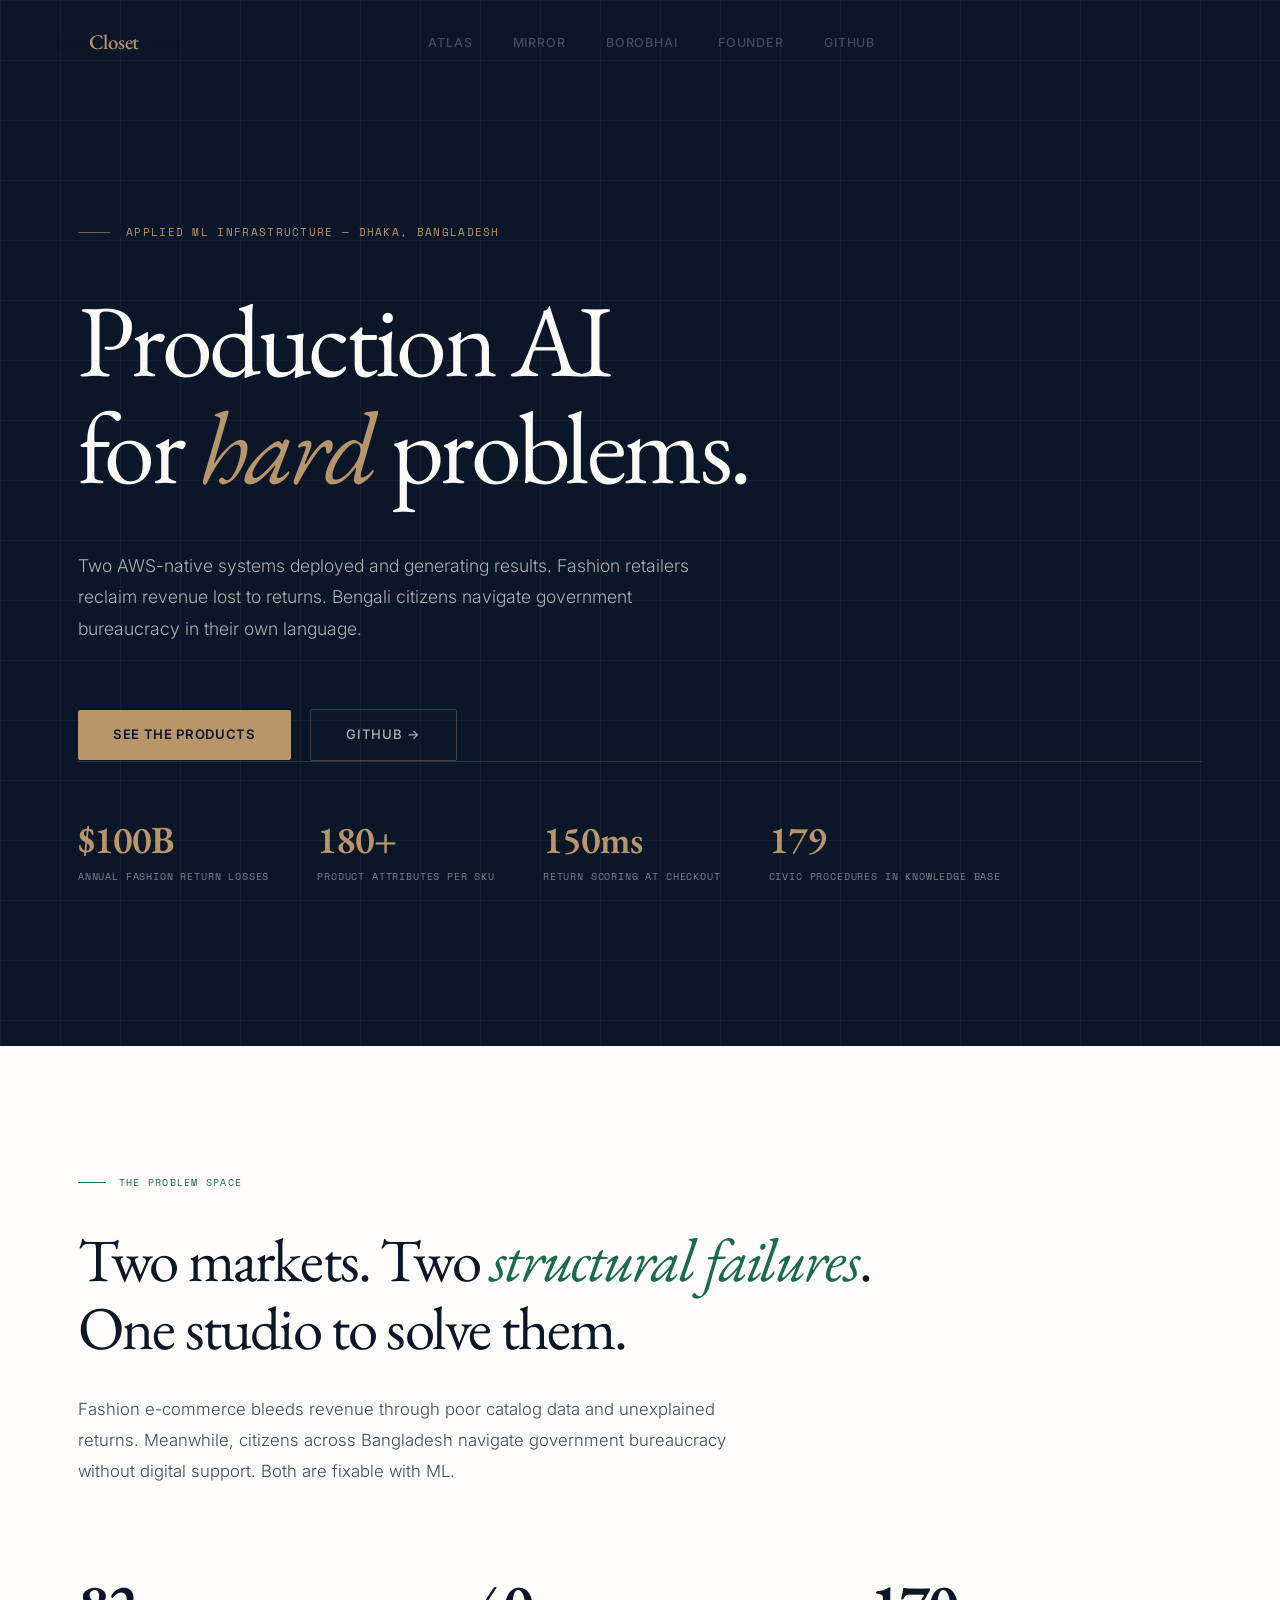
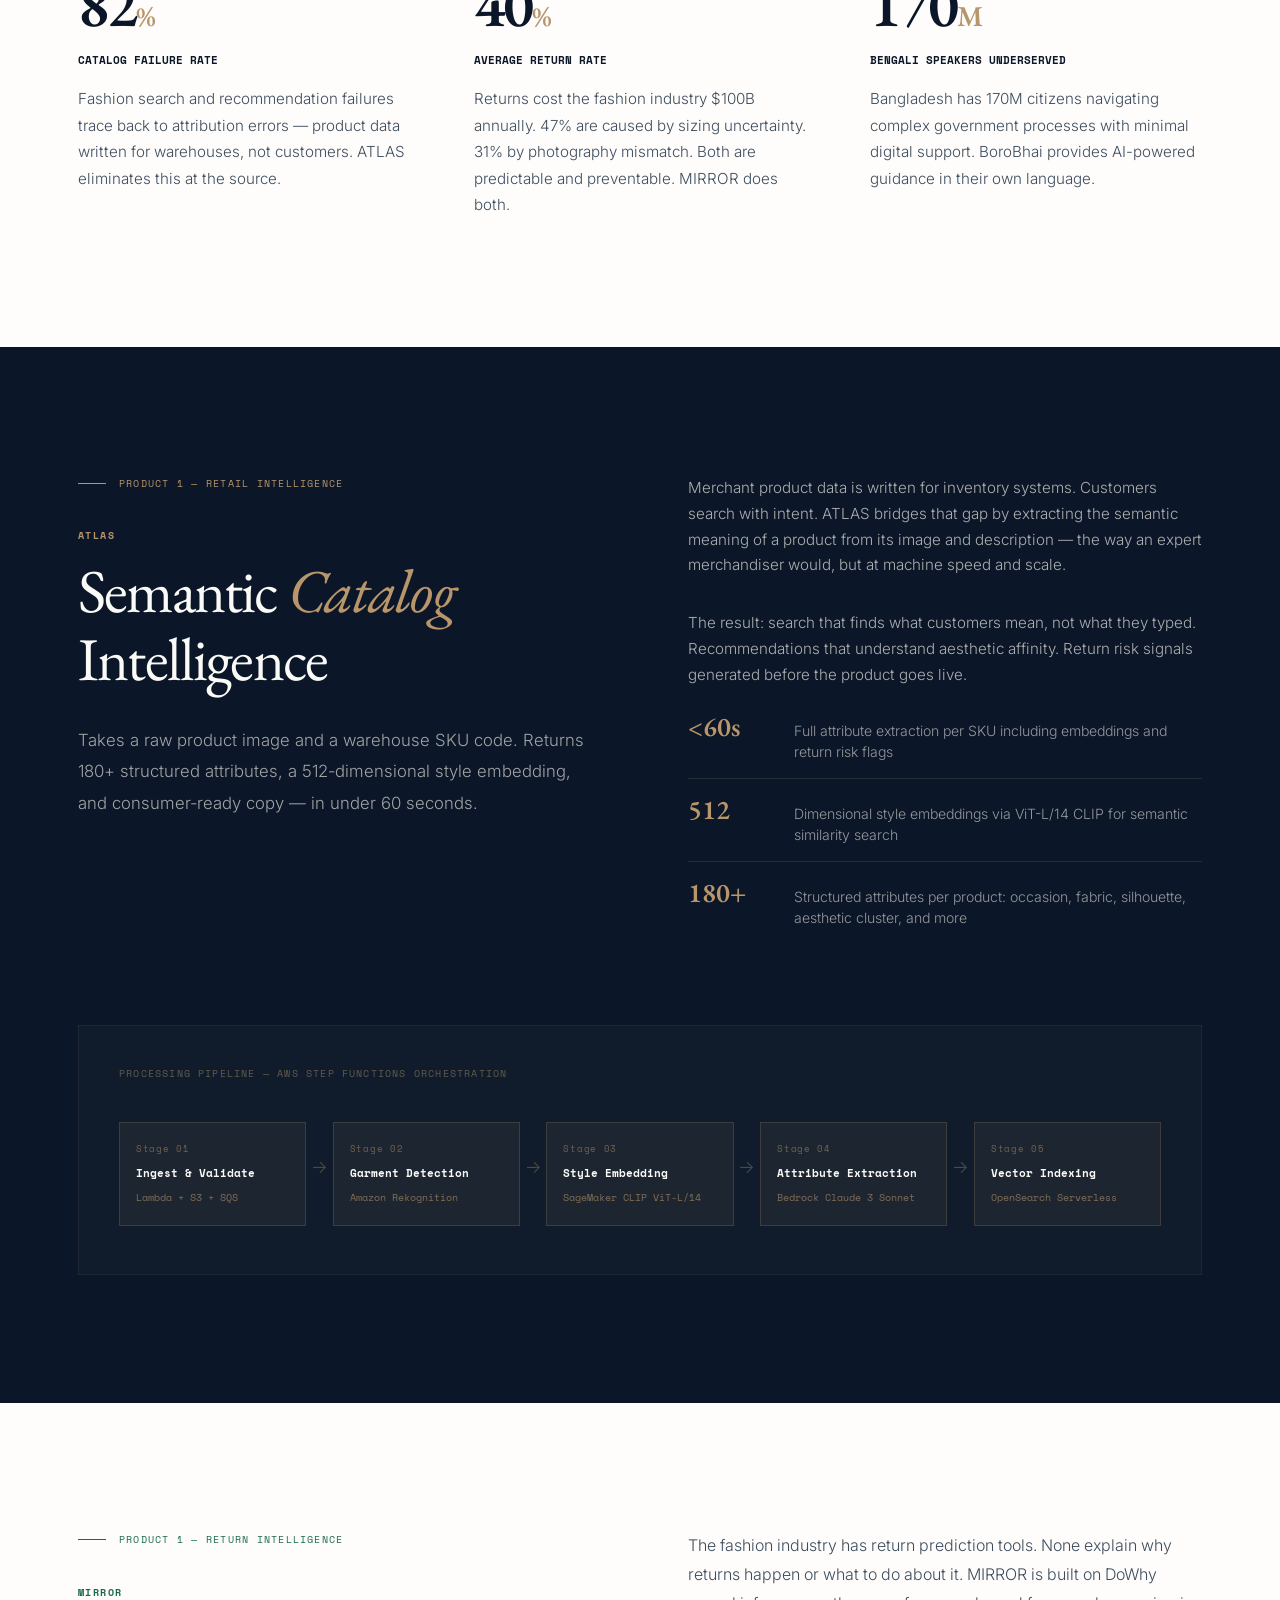
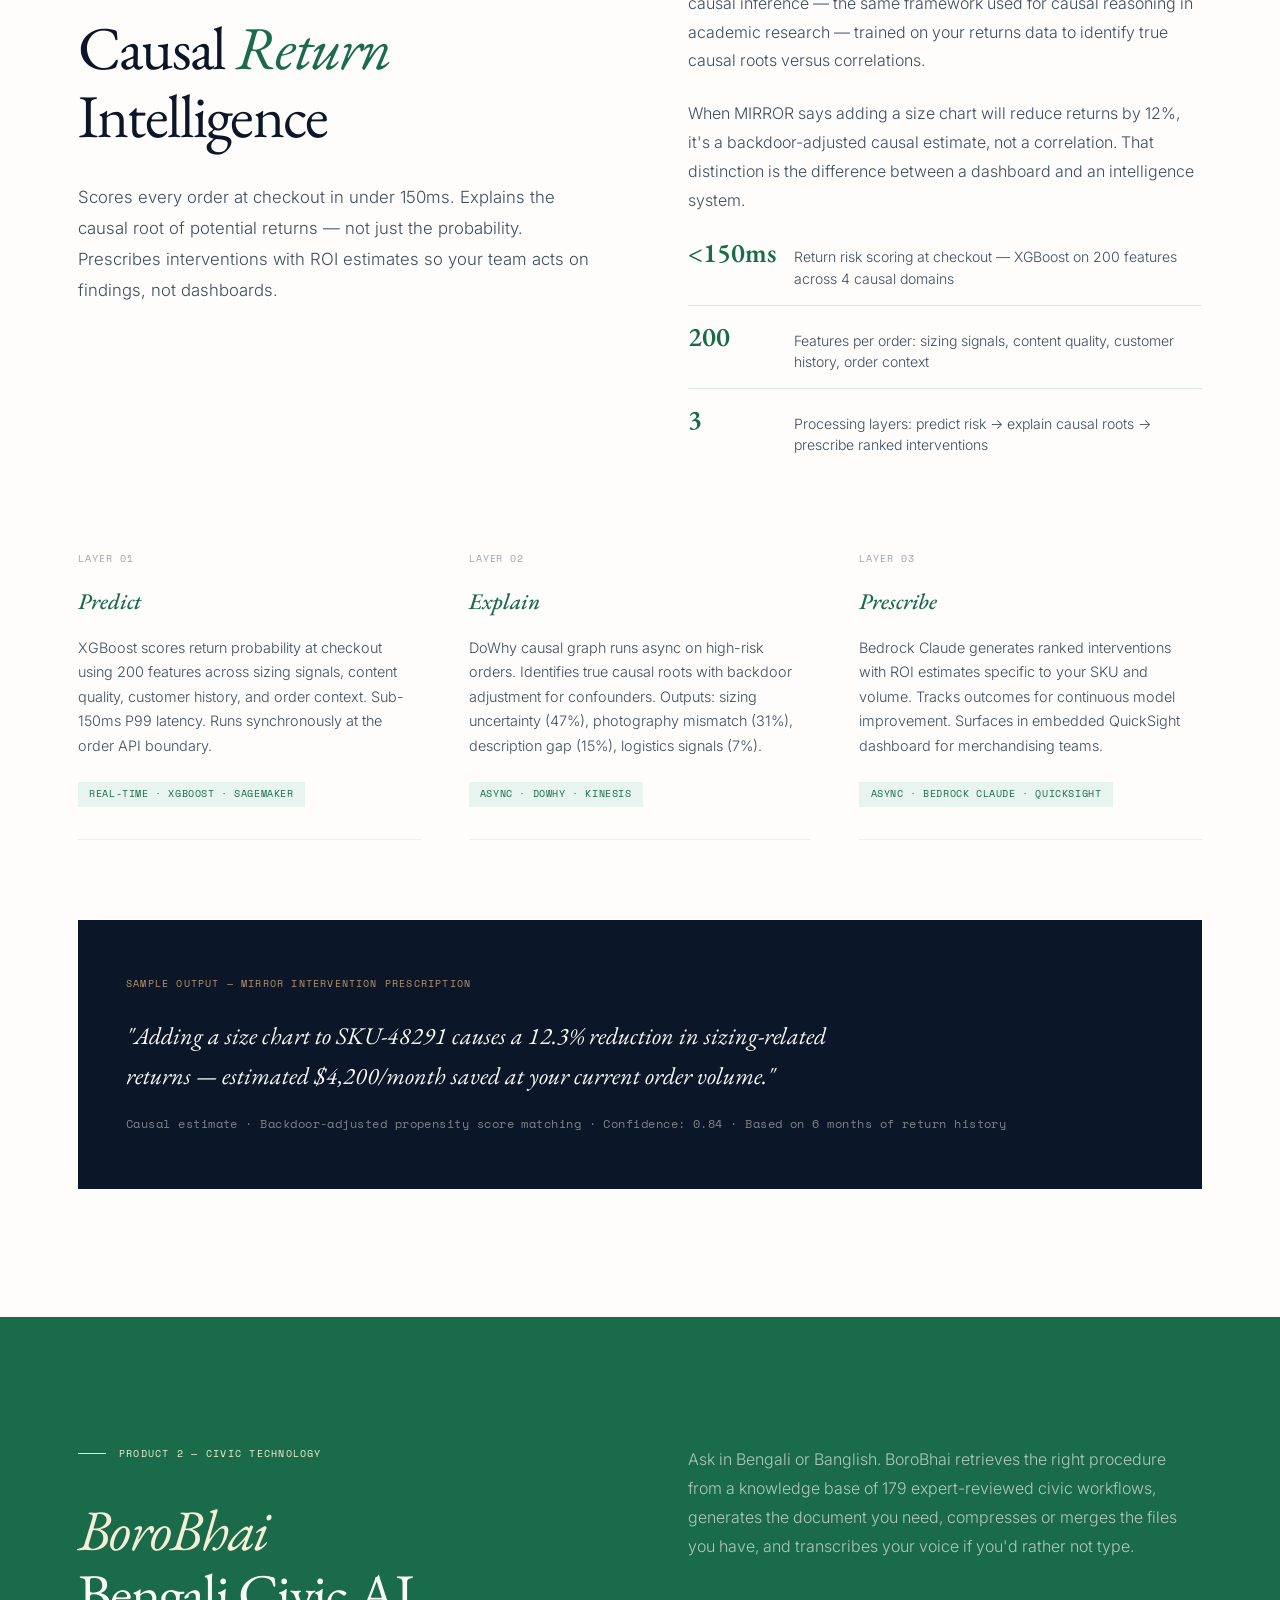
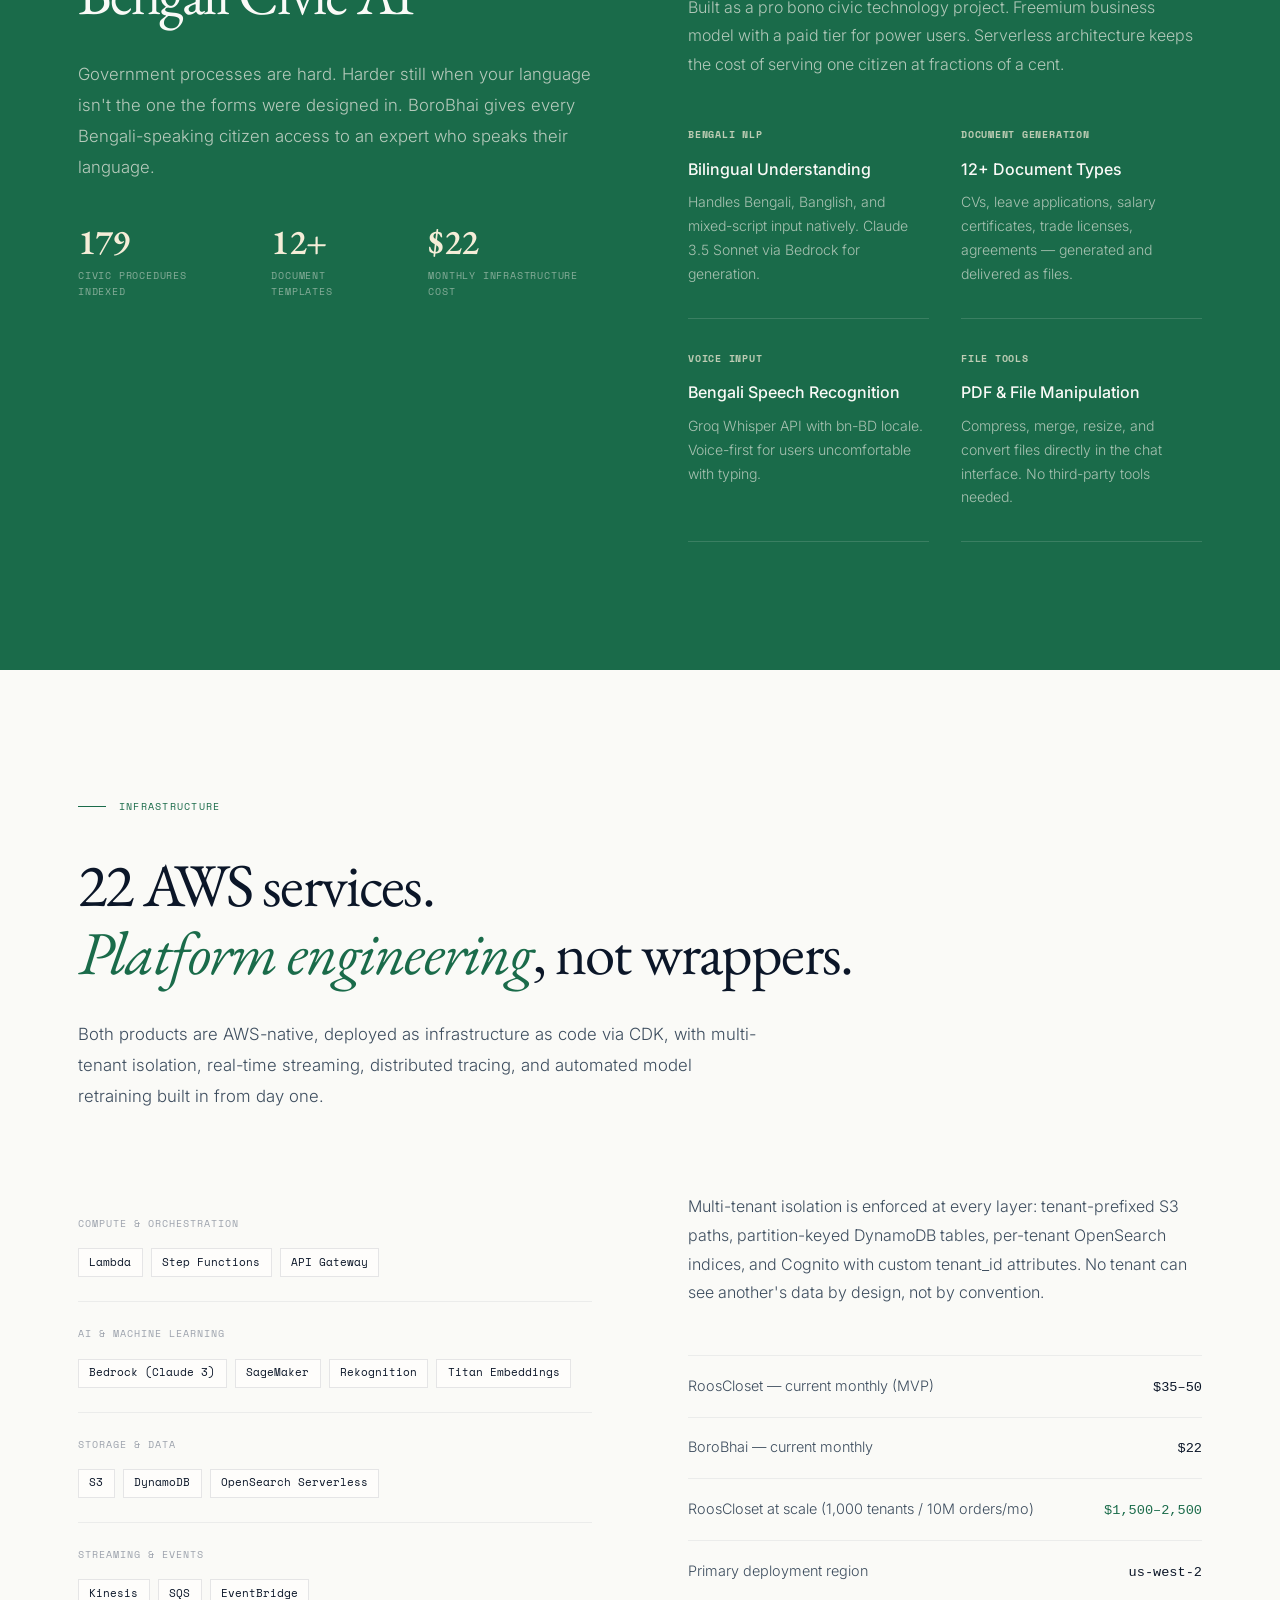
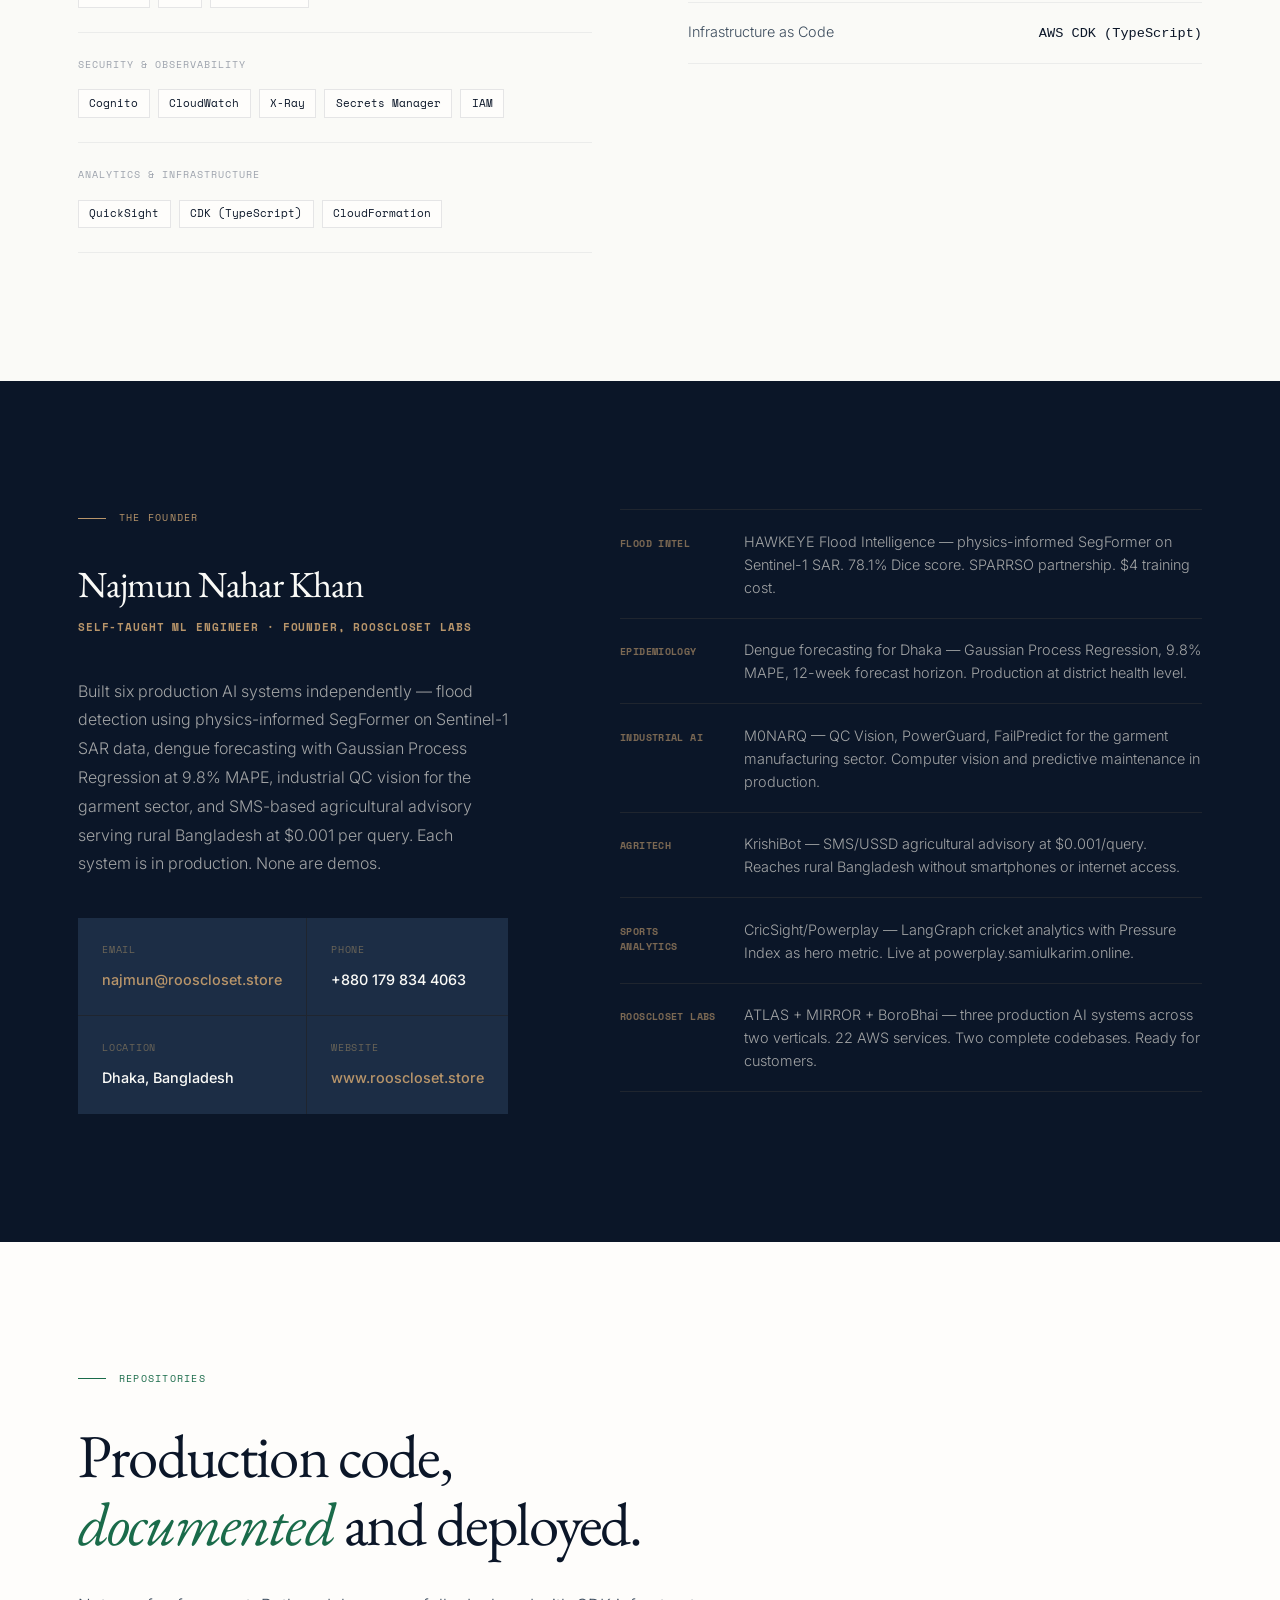
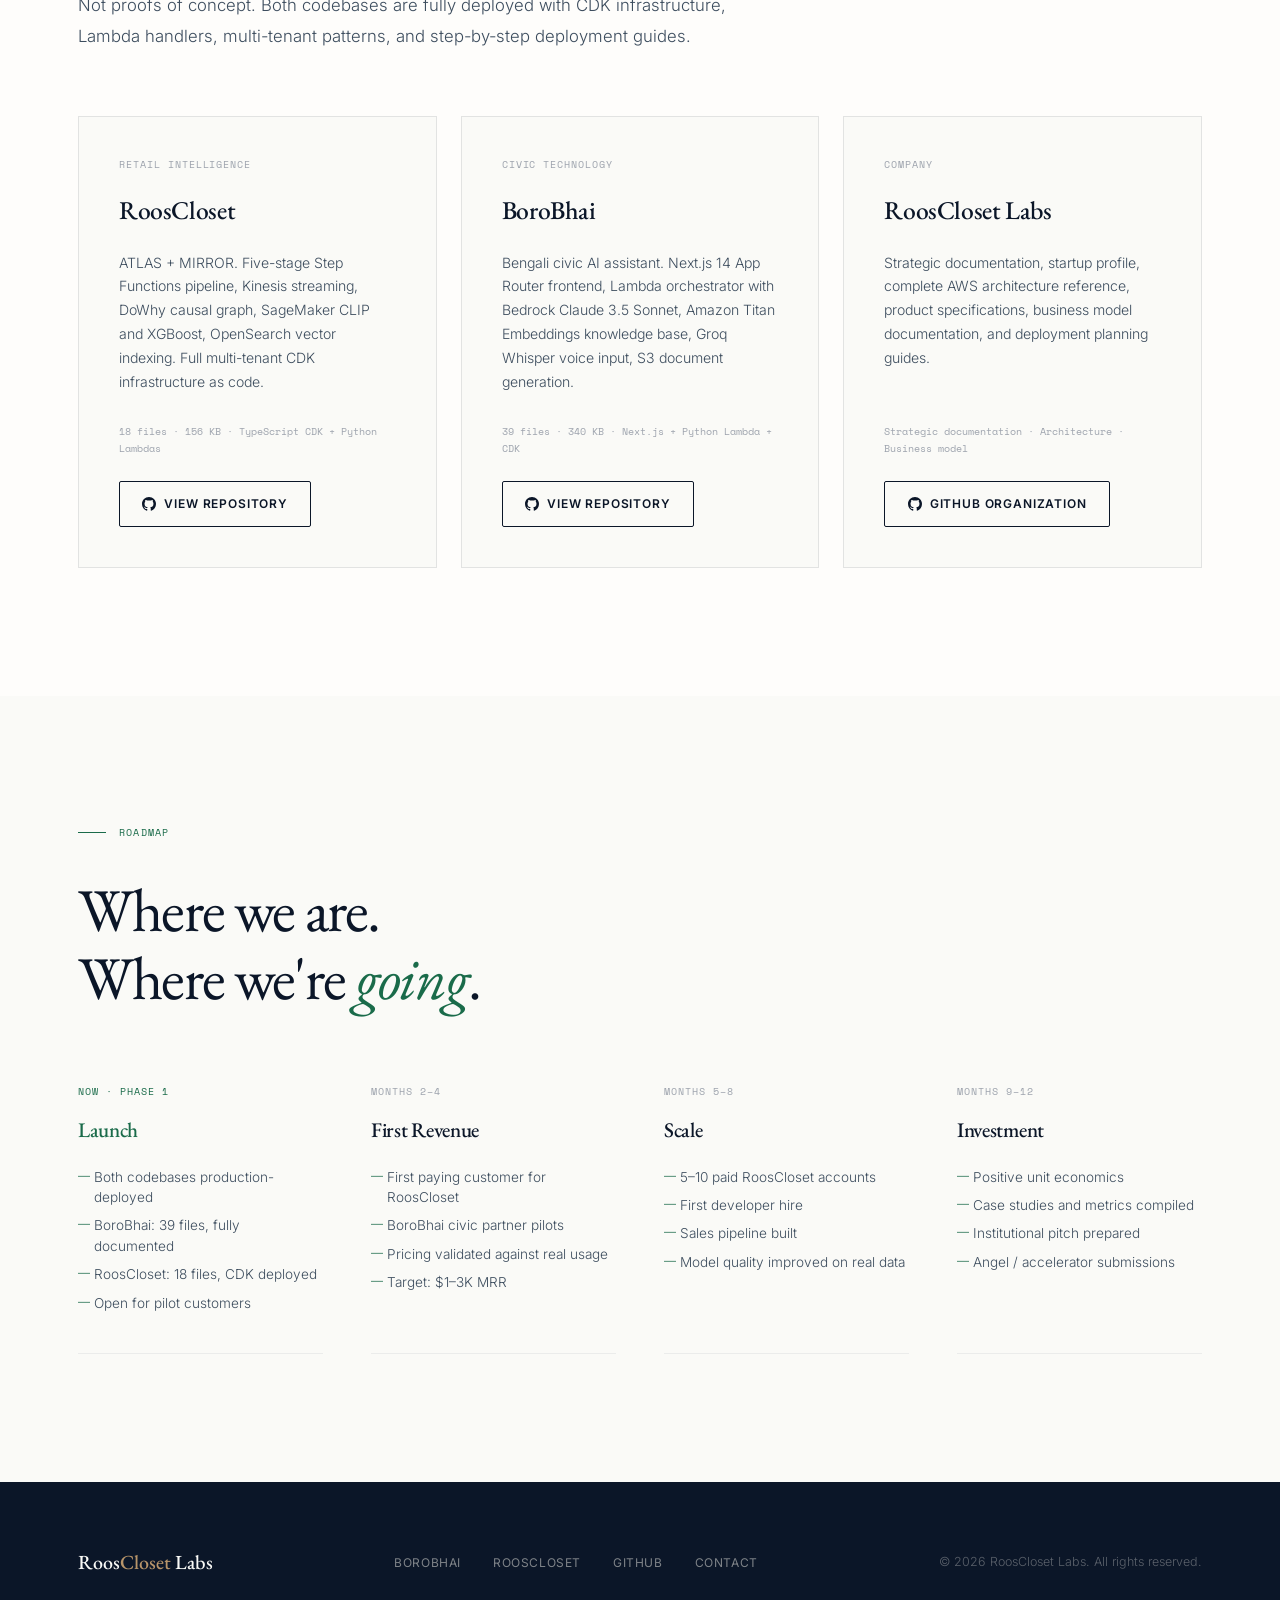
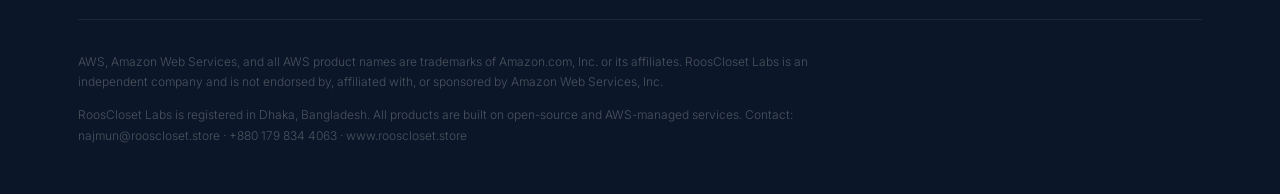
==== commit 07718a3c: "Refactor font styles and layout adjustments in index.html Updated font families and styles throughou" ====
--- a/website/index.html
+++ b/website/index.html
@@ -53,25 +53,25 @@
   <!-- Fonts -->
   <link rel="preconnect" href="https://fonts.googleapis.com">
   <link rel="preconnect" href="https://fonts.gstatic.com" crossorigin>
-  <link href="https://fonts.googleapis.com/css2?family=Playfair+Display:ital,wght@0,400;0,600;0,700;1,400;1,600&family=IBM+Plex+Mono:wght@400;500&family=Inter:wght@300;400;500;600&display=swap" rel="stylesheet">
+  <link href="https://fonts.googleapis.com/css2?family=EB+Garamond:ital,wght@0,400;0,500;0,600;0,700;1,400;1,500&family=Space+Mono:wght@400;700&family=Inter:wght@200;300;400;500;600&display=swap" rel="stylesheet">
 
   <style>
     /* === TOKENS === */
     :root {
       --navy:      #0B1628;
       --navy-mid:  #1C2D45;
-      --parchment: #F2EFE8;
-      --parchment-alt: #FAFAF7;
-      --gold:      #C9A96E;
+      --parchment: #FAFAF7;
+      --parchment-alt: #FEFDFB;
+      --gold:      #B8956A;
       --gold-pale: #F5EDD8;
       --forest:    #1A6B4A;
       --forest-mid:#2D8F65;
       --forest-pale:#E8F4F0;
       --ink:       #0B1628;
       --ink-2:     #3D4D5E;
-      --ink-muted: #7A8FA3;
-      --rule:      rgba(11,22,40,0.10);
-      --rule-mid:  rgba(11,22,40,0.16);
+      --ink-muted: #9DA3AD;
+      --rule:      rgba(11,22,40,0.06);
+      --rule-mid:  rgba(11,22,40,0.10);
     }
 
     /* === RESET === */
@@ -81,8 +81,9 @@
       font-family: 'Inter', sans-serif;
       background: var(--parchment);
       color: var(--ink);
-      line-height: 1.6;
+      line-height: 1.65;
       overflow-x: hidden;
+      font-weight: 300;
     }
     a { color: inherit; text-decoration: none; }
     img { display: block; max-width: 100%; }
@@ -102,10 +103,10 @@
       border-color: var(--rule);
     }
     .nav-logo {
-      font-family: 'Playfair Display', serif;
-      font-size: 1.25rem;
-      font-weight: 600;
-      letter-spacing: -0.01em;
+      font-family: 'EB Garamond', serif;
+      font-size: 1.3rem;
+      font-weight: 500;
+      letter-spacing: -0.015em;
       color: var(--navy);
     }
     .nav-logo .gold { color: var(--gold); }
@@ -158,13 +159,14 @@
       pointer-events: none;
     }
     .hero-eyebrow {
-      font-family: 'IBM Plex Mono', monospace;
-      font-size: 0.72rem;
-      letter-spacing: 0.14em;
+      font-family: 'Space Mono', monospace;
+      font-size: 0.68rem;
+      letter-spacing: 0.12em;
       text-transform: uppercase;
       color: var(--gold);
-      margin-bottom: 2.2rem;
+      margin-bottom: 2.8rem;
       display: flex; align-items: center; gap: 1rem;
+      font-weight: 400;
     }
     .hero-eyebrow::before {
       content: '';
@@ -174,26 +176,26 @@
       opacity: 0.6;
     }
     .hero h1 {
-      font-family: 'Playfair Display', serif;
-      font-size: clamp(3.4rem, 7.5vw, 6.8rem);
-      line-height: 1.02;
-      letter-spacing: -0.03em;
+      font-family: 'EB Garamond', serif;
+      font-size: clamp(3.6rem, 8vw, 7.2rem);
+      line-height: 1.05;
+      letter-spacing: -0.035em;
       font-weight: 400;
       color: var(--parchment);
       max-width: 900px;
-      margin-bottom: 2.4rem;
+      margin-bottom: 3rem;
     }
     .hero h1 em {
       font-style: italic;
       color: var(--gold);
     }
     .hero-sub {
-      font-size: 1.15rem;
+      font-size: 1.1rem;
       font-weight: 300;
-      color: rgba(242,239,232,0.65);
-      max-width: 580px;
-      line-height: 1.75;
-      margin-bottom: 3.5rem;
+      color: rgba(242,239,232,0.70);
+      max-width: 620px;
+      line-height: 1.8;
+      margin-bottom: 4rem;
     }
     .hero-stats {
       display: flex; gap: 3rem; flex-wrap: wrap;
@@ -202,20 +204,21 @@
     }
     .stat-item {}
     .stat-num {
-      font-family: 'Playfair Display', serif;
-      font-size: 2.6rem;
+      font-family: 'EB Garamond', serif;
+      font-size: 2.4rem;
       font-weight: 600;
       color: var(--gold);
-      line-height: 1;
-      letter-spacing: -0.02em;
+      line-height: 1.1;
+      letter-spacing: -0.025em;
     }
     .stat-label {
-      font-family: 'IBM Plex Mono', monospace;
-      font-size: 0.7rem;
-      letter-spacing: 0.1em;
-      text-transform: uppercase;
-      color: rgba(242,239,232,0.45);
-      margin-top: 0.35rem;
+      font-family: 'Space Mono', monospace;
+      font-size: 0.65rem;
+      letter-spacing: 0.08em;
+      text-transform: uppercase;
+      color: rgba(242,239,232,0.50);
+      margin-top: 0.5rem;
+      font-weight: 400;
     }
     .hero-cta {
       display: flex; align-items: center; gap: 1.2rem; flex-wrap: wrap;
@@ -251,13 +254,14 @@
 
     /* === SECTION LABELS === */
     .label {
-      font-family: 'IBM Plex Mono', monospace;
-      font-size: 0.68rem;
-      letter-spacing: 0.14em;
+      font-family: 'Space Mono', monospace;
+      font-size: 0.65rem;
+      letter-spacing: 0.12em;
       text-transform: uppercase;
       color: var(--forest);
       display: flex; align-items: center; gap: 0.8rem;
-      margin-bottom: 1.8rem;
+      margin-bottom: 2.2rem;
+      font-weight: 400;
     }
     .label::before {
       content: '';
@@ -271,21 +275,21 @@
       background: var(--gold);
     }
     h2 {
-      font-family: 'Playfair Display', serif;
+      font-family: 'EB Garamond', serif;
       font-size: clamp(2.4rem, 5vw, 3.8rem);
       font-weight: 400;
-      line-height: 1.08;
-      letter-spacing: -0.025em;
+      line-height: 1.12;
+      letter-spacing: -0.03em;
       color: var(--navy);
-      margin-bottom: 1.5rem;
+      margin-bottom: 2rem;
     }
     h2 em { font-style: italic; color: var(--forest); }
     .lead {
-      font-size: 1.1rem;
+      font-size: 1.05rem;
       font-weight: 300;
       color: var(--ink-2);
-      line-height: 1.8;
-      max-width: 620px;
+      line-height: 1.85;
+      max-width: 680px;
     }
     .rule { width: 100%; height: 1px; background: var(--rule); }
 
@@ -294,23 +298,23 @@
     .problem-grid {
       display: grid;
       grid-template-columns: 1fr 1fr 1fr;
-      gap: 0;
-      margin-top: 5rem;
-      border: 1px solid var(--rule);
+      gap: 4rem;
+      margin-top: 5.5rem;
+      border: none;
     }
     .problem-item {
-      padding: 2.8rem 2.4rem;
-      border-right: 1px solid var(--rule);
+      padding: 0;
+      border-right: none;
     }
     .problem-item:last-child { border-right: none; }
     .problem-pct {
-      font-family: 'Playfair Display', serif;
-      font-size: 4rem;
+      font-family: 'EB Garamond', serif;
+      font-size: 3.8rem;
       font-weight: 600;
       color: var(--navy);
       line-height: 1;
-      letter-spacing: -0.03em;
-      margin-bottom: 0.6rem;
+      letter-spacing: -0.035em;
+      margin-bottom: 1rem;
     }
     .problem-pct span {
       font-size: 1.8rem;
@@ -319,17 +323,18 @@
     .problem-item h3 {
       font-size: 0.9rem;
       font-weight: 600;
-      letter-spacing: 0.02em;
+      letter-spacing: 0;
       color: var(--navy);
-      margin-bottom: 0.8rem;
-      text-transform: uppercase;
-      font-family: 'IBM Plex Mono', monospace;
-      font-size: 0.72rem;
+      margin-bottom: 1rem;
+      text-transform: uppercase;
+      font-family: 'Space Mono', monospace;
+      font-size: 0.68rem;
     }
     .problem-item p {
       font-size: 0.95rem;
       color: var(--ink-2);
-      line-height: 1.7;
+      line-height: 1.75;
+      font-weight: 300;
     }
 
     /* === PRODUCT: ATLAS === */
@@ -350,11 +355,12 @@
     }
 
     .product-name {
-      font-family: 'IBM Plex Mono', monospace;
-      font-size: 0.7rem;
-      letter-spacing: 0.18em;
-      text-transform: uppercase;
-      margin-bottom: 0.6rem;
+      font-family: 'Space Mono', monospace;
+      font-size: 0.65rem;
+      letter-spacing: 0.14em;
+      text-transform: uppercase;
+      margin-bottom: 0.8rem;
+      font-weight: 700;
     }
     .atlas-section .product-name { color: var(--gold); }
     .mirror-section .product-name { color: var(--forest); }
@@ -377,11 +383,11 @@
     }
     .metric-item:last-child { border-bottom: none; }
     .metric-val {
-      font-family: 'Playfair Display', serif;
-      font-size: 1.8rem;
+      font-family: 'EB Garamond', serif;
+      font-size: 1.7rem;
       font-weight: 600;
       color: var(--gold);
-      line-height: 1;
+      line-height: 1.1;
       min-width: 90px;
     }
     .metric-desc {
@@ -392,18 +398,19 @@
 
     /* === PIPELINE DIAGRAM === */
     .pipeline-wrap {
-      margin-top: 4rem;
-      padding: 3rem;
-      background: rgba(255,255,255,0.03);
-      border: 1px solid rgba(201,169,110,0.12);
+      margin-top: 5rem;
+      padding: 2.5rem;
+      background: rgba(255,255,255,0.02);
+      border: 1px solid rgba(201,169,110,0.08);
     }
     .pipeline-label {
-      font-family: 'IBM Plex Mono', monospace;
-      font-size: 0.65rem;
-      letter-spacing: 0.14em;
-      text-transform: uppercase;
-      color: rgba(201,169,110,0.5);
+      font-family: 'Space Mono', monospace;
+      font-size: 0.62rem;
+      letter-spacing: 0.12em;
+      text-transform: uppercase;
+      color: rgba(201,169,110,0.45);
       margin-bottom: 2.5rem;
+      font-weight: 400;
     }
     .pipeline {
       display: flex;
@@ -427,24 +434,27 @@
       position: relative;
     }
     .p-stage-num {
-      font-family: 'IBM Plex Mono', monospace;
-      font-size: 0.58rem;
-      letter-spacing: 0.1em;
+      font-family: 'Space Mono', monospace;
+      font-size: 0.55rem;
+      letter-spacing: 0.08em;
       color: var(--gold);
-      opacity: 0.6;
+      opacity: 0.55;
+      margin-bottom: 0.5rem;
+      font-weight: 400;
+    }
+    .p-stage-name {
+      font-family: 'Space Mono', monospace;
+      font-size: 0.68rem;
+      font-weight: 700;
+      color: var(--parchment);
       margin-bottom: 0.4rem;
     }
-    .p-stage-name {
-      font-family: 'IBM Plex Mono', monospace;
-      font-size: 0.7rem;
-      font-weight: 500;
-      color: var(--parchment);
-      margin-bottom: 0.3rem;
-    }
     .p-stage-service {
-      font-size: 0.68rem;
+      font-size: 0.65rem;
       color: var(--gold);
-      opacity: 0.7;
+      opacity: 0.65;
+      font-weight: 400;
+      font-family: 'Space Mono', monospace;
     }
     .p-arrow {
       color: rgba(201,169,110,0.35);
@@ -458,29 +468,32 @@
     .mirror-pipeline {
       display: grid;
       grid-template-columns: 1fr 1fr 1fr;
-      gap: 1px;
-      margin-top: 3rem;
-      background: var(--rule);
+      gap: 3rem;
+      margin-top: 4rem;
+      background: none;
     }
     .mirror-stage {
-      padding: 2.5rem 2rem;
-      background: var(--parchment-alt);
+      padding: 0;
+      background: none;
       position: relative;
+      border-bottom: 1px solid var(--rule);
+      padding-bottom: 2rem;
     }
     .mirror-stage-num {
-      font-family: 'IBM Plex Mono', monospace;
-      font-size: 0.62rem;
-      letter-spacing: 0.12em;
+      font-family: 'Space Mono', monospace;
+      font-size: 0.6rem;
+      letter-spacing: 0.1em;
       color: var(--ink-muted);
-      margin-bottom: 0.8rem;
-      text-transform: uppercase;
+      margin-bottom: 1rem;
+      text-transform: uppercase;
+      font-weight: 400;
     }
     .mirror-stage-name {
-      font-family: 'Playfair Display', serif;
-      font-size: 1.5rem;
-      font-weight: 600;
+      font-family: 'EB Garamond', serif;
+      font-size: 1.4rem;
+      font-weight: 500;
       color: var(--navy);
-      margin-bottom: 0.8rem;
+      margin-bottom: 1rem;
     }
     .mirror-stage-name em { color: var(--forest); font-style: italic; }
     .mirror-stage p {
@@ -490,14 +503,15 @@
     }
     .mirror-stage-badge {
       display: inline-block;
-      margin-top: 1.2rem;
-      padding: 0.3rem 0.8rem;
+      margin-top: 1.5rem;
+      padding: 0.25rem 0.7rem;
       background: var(--forest-pale);
       color: var(--forest);
-      font-family: 'IBM Plex Mono', monospace;
-      font-size: 0.65rem;
-      letter-spacing: 0.08em;
-      text-transform: uppercase;
+      font-family: 'Space Mono', monospace;
+      font-size: 0.62rem;
+      letter-spacing: 0.06em;
+      text-transform: uppercase;
+      font-weight: 400;
     }
 
     /* === MIRROR SECTION === */
@@ -516,33 +530,36 @@
 
     /* Causal proof callout */
     .causal-proof {
-      margin-top: 4rem;
-      padding: 2.8rem;
+      margin-top: 5rem;
+      padding: 3.5rem 3rem;
       background: var(--navy);
       color: var(--parchment);
     }
     .causal-proof-label {
-      font-family: 'IBM Plex Mono', monospace;
-      font-size: 0.65rem;
-      letter-spacing: 0.14em;
+      font-family: 'Space Mono', monospace;
+      font-size: 0.62rem;
+      letter-spacing: 0.12em;
       color: var(--gold);
       text-transform: uppercase;
-      margin-bottom: 1.2rem;
+      margin-bottom: 1.5rem;
+      font-weight: 400;
     }
     .causal-proof-quote {
-      font-family: 'Playfair Display', serif;
-      font-size: 1.4rem;
+      font-family: 'EB Garamond', serif;
+      font-size: 1.5rem;
       font-style: italic;
       color: var(--parchment);
-      line-height: 1.5;
-      max-width: 700px;
-      margin-bottom: 1rem;
+      line-height: 1.65;
+      max-width: 750px;
+      margin-bottom: 1.2rem;
+      font-weight: 400;
     }
     .causal-proof-sub {
-      font-family: 'IBM Plex Mono', monospace;
-      font-size: 0.75rem;
-      color: rgba(242,239,232,0.45);
-      letter-spacing: 0.05em;
+      font-family: 'Space Mono', monospace;
+      font-size: 0.72rem;
+      color: rgba(242,239,232,0.50);
+      letter-spacing: 0.04em;
+      font-weight: 400;
     }
 
     /* === BOROBHAI === */
@@ -555,61 +572,65 @@
     }
     .borobhai-section h2 {
       color: var(--parchment);
-      font-size: clamp(2.2rem, 4.5vw, 3.4rem);
-    }
-    .borobhai-section h2 em { color: var(--gold-pale); }
-    .borobhai-section .lead { color: rgba(242,239,232,0.7); }
+      font-size: clamp(2.4rem, 5vw, 3.6rem);
+    }
+    .borobhai-section h2 em { color: var(--gold-pale); font-style: italic; }
+    .borobhai-section .lead { color: rgba(242,239,232,0.72); }
     .borobhai-section .label { color: var(--gold-pale); }
     .borobhai-section .label::before { background: var(--gold-pale); }
 
     .borobhai-features {
       display: grid;
       grid-template-columns: 1fr 1fr;
-      gap: 1px;
-      background: rgba(255,255,255,0.12);
-      margin-top: 2rem;
+      gap: 2rem;
+      background: none;
+      margin-top: 3rem;
     }
     .borobhai-feat {
-      padding: 1.8rem 1.6rem;
-      background: rgba(26,107,74,0.8);
+      padding: 0;
+      background: none;
+      border-bottom: 1px solid rgba(242,239,232,0.15);
+      padding-bottom: 2rem;
     }
     .borobhai-feat-icon {
-      font-family: 'IBM Plex Mono', monospace;
-      font-size: 0.65rem;
+      font-family: 'Space Mono', monospace;
+      font-size: 0.6rem;
       color: var(--gold-pale);
-      letter-spacing: 0.1em;
-      text-transform: uppercase;
-      margin-bottom: 0.6rem;
-      opacity: 0.8;
+      letter-spacing: 0.08em;
+      text-transform: uppercase;
+      margin-bottom: 0.8rem;
+      opacity: 0.75;
+      font-weight: 700;
     }
     .borobhai-feat h4 {
-      font-size: 0.95rem;
-      font-weight: 600;
+      font-size: 1rem;
+      font-weight: 500;
       color: var(--parchment);
-      margin-bottom: 0.4rem;
+      margin-bottom: 0.5rem;
     }
     .borobhai-feat p {
-      font-size: 0.85rem;
-      color: rgba(242,239,232,0.6);
-      line-height: 1.6;
+      font-size: 0.88rem;
+      color: rgba(242,239,232,0.65);
+      line-height: 1.7;
     }
     .borobhai-stat-row {
       display: flex; gap: 3rem; margin-top: 2.5rem;
     }
     .borobhai-stat .stat-num {
-      font-family: 'Playfair Display', serif;
+      font-family: 'EB Garamond', serif;
       font-size: 2.2rem;
       font-weight: 600;
       color: var(--gold-pale);
-      line-height: 1;
+      line-height: 1.1;
     }
     .borobhai-stat .stat-label {
-      font-family: 'IBM Plex Mono', monospace;
-      font-size: 0.65rem;
-      letter-spacing: 0.1em;
-      color: rgba(242,239,232,0.45);
-      margin-top: 0.3rem;
-      text-transform: uppercase;
+      font-family: 'Space Mono', monospace;
+      font-size: 0.62rem;
+      letter-spacing: 0.08em;
+      color: rgba(242,239,232,0.50);
+      margin-top: 0.4rem;
+      text-transform: uppercase;
+      font-weight: 400;
     }
 
     /* === AWS INFRA === */
@@ -629,24 +650,26 @@
       border-bottom: 1px solid var(--rule);
     }
     .service-cat-name {
-      font-family: 'IBM Plex Mono', monospace;
-      font-size: 0.65rem;
-      letter-spacing: 0.12em;
+      font-family: 'Space Mono', monospace;
+      font-size: 0.62rem;
+      letter-spacing: 0.1em;
       text-transform: uppercase;
       color: var(--ink-muted);
-      margin-bottom: 0.8rem;
+      margin-bottom: 1rem;
+      font-weight: 400;
     }
     .service-tags {
       display: flex; flex-wrap: wrap; gap: 0.5rem;
     }
     .service-tag {
-      font-family: 'IBM Plex Mono', monospace;
-      font-size: 0.72rem;
-      padding: 0.3rem 0.7rem;
+      font-family: 'Space Mono', monospace;
+      font-size: 0.68rem;
+      padding: 0.28rem 0.65rem;
       background: var(--parchment-alt);
       border: 1px solid var(--rule-mid);
       color: var(--navy);
-      letter-spacing: 0.02em;
+      letter-spacing: 0;
+      font-weight: 400;
     }
 
     .cost-table {
@@ -684,21 +707,22 @@
     .founder-section h2 em { color: var(--gold); }
 
     .founder-name-display {
-      font-family: 'Playfair Display', serif;
-      font-size: 2.2rem;
+      font-family: 'EB Garamond', serif;
+      font-size: 2.3rem;
       font-weight: 400;
       color: var(--parchment);
-      line-height: 1.15;
-      letter-spacing: -0.02em;
-      margin-bottom: 0.5rem;
+      line-height: 1.2;
+      letter-spacing: -0.025em;
+      margin-bottom: 0.8rem;
     }
     .founder-title-line {
-      font-family: 'IBM Plex Mono', monospace;
-      font-size: 0.72rem;
-      letter-spacing: 0.1em;
+      font-family: 'Space Mono', monospace;
+      font-size: 0.68rem;
+      letter-spacing: 0.08em;
       color: var(--gold);
       text-transform: uppercase;
-      margin-bottom: 2rem;
+      margin-bottom: 2.5rem;
+      font-weight: 700;
     }
     .founder-bio {
       font-size: 1rem;
@@ -717,14 +741,15 @@
     }
     .track-item:first-child { border-top: 1px solid rgba(201,169,110,0.1); }
     .track-tag {
-      font-family: 'IBM Plex Mono', monospace;
-      font-size: 0.62rem;
+      font-family: 'Space Mono', monospace;
+      font-size: 0.6rem;
       color: var(--gold);
-      opacity: 0.6;
+      opacity: 0.65;
       min-width: 100px;
-      letter-spacing: 0.05em;
-      text-transform: uppercase;
-      padding-top: 0.1rem;
+      letter-spacing: 0.04em;
+      text-transform: uppercase;
+      padding-top: 0.15rem;
+      font-weight: 700;
     }
     .track-text {
       font-size: 0.9rem;
@@ -744,12 +769,13 @@
       background: var(--navy-mid);
     }
     .contact-item-label {
-      font-family: 'IBM Plex Mono', monospace;
-      font-size: 0.62rem;
-      letter-spacing: 0.1em;
-      text-transform: uppercase;
-      color: rgba(201,169,110,0.5);
-      margin-bottom: 0.4rem;
+      font-family: 'Space Mono', monospace;
+      font-size: 0.6rem;
+      letter-spacing: 0.08em;
+      text-transform: uppercase;
+      color: rgba(201,169,110,0.45);
+      margin-bottom: 0.6rem;
+      font-weight: 400;
     }
     .contact-item-val {
       font-size: 0.9rem;
@@ -768,26 +794,27 @@
       margin-top: 4rem;
     }
     .repo-card {
-      padding: 2.4rem;
+      padding: 2.5rem;
       border: 1px solid var(--rule-mid);
       background: var(--parchment);
       display: flex; flex-direction: column;
     }
     .repo-card-product {
-      font-family: 'IBM Plex Mono', monospace;
-      font-size: 0.62rem;
-      letter-spacing: 0.12em;
+      font-family: 'Space Mono', monospace;
+      font-size: 0.6rem;
+      letter-spacing: 0.1em;
       text-transform: uppercase;
       color: var(--ink-muted);
-      margin-bottom: 0.8rem;
+      margin-bottom: 1rem;
+      font-weight: 400;
     }
     .repo-card h3 {
-      font-family: 'Playfair Display', serif;
-      font-size: 1.5rem;
-      font-weight: 600;
+      font-family: 'EB Garamond', serif;
+      font-size: 1.6rem;
+      font-weight: 500;
       color: var(--navy);
-      margin-bottom: 1rem;
-      letter-spacing: -0.01em;
+      margin-bottom: 1.2rem;
+      letter-spacing: -0.015em;
     }
     .repo-card p {
       font-size: 0.88rem;
@@ -797,11 +824,12 @@
       margin-bottom: 1.8rem;
     }
     .repo-files {
-      font-family: 'IBM Plex Mono', monospace;
-      font-size: 0.68rem;
+      font-family: 'Space Mono', monospace;
+      font-size: 0.65rem;
       color: var(--ink-muted);
-      letter-spacing: 0.04em;
+      letter-spacing: 0;
       margin-bottom: 1.5rem;
+      font-weight: 400;
     }
     .btn-repo {
       display: inline-flex; align-items: center; gap: 0.5rem;
@@ -828,32 +856,35 @@
     .roadmap-grid {
       display: grid;
       grid-template-columns: repeat(4, 1fr);
-      gap: 0;
-      margin-top: 4rem;
-      border-top: 2px solid var(--navy);
+      gap: 3rem;
+      margin-top: 4.5rem;
+      border-top: none;
     }
     .roadmap-phase {
-      padding: 2.5rem 2rem 2.5rem 0;
-      border-right: 1px solid var(--rule);
-      padding-right: 2rem;
+      padding: 0;
+      border-right: none;
+      padding-right: 0;
+      border-bottom: 1px solid var(--rule);
+      padding-bottom: 2.5rem;
     }
     .roadmap-phase:first-child { padding-left: 0; }
     .roadmap-phase:last-child { border-right: none; }
     .phase-marker {
-      font-family: 'IBM Plex Mono', monospace;
-      font-size: 0.62rem;
-      letter-spacing: 0.12em;
+      font-family: 'Space Mono', monospace;
+      font-size: 0.6rem;
+      letter-spacing: 0.1em;
       text-transform: uppercase;
       color: var(--ink-muted);
-      margin-bottom: 0.5rem;
+      margin-bottom: 0.8rem;
+      font-weight: 400;
     }
     .phase-title {
-      font-family: 'Playfair Display', serif;
-      font-size: 1.2rem;
-      font-weight: 600;
+      font-family: 'EB Garamond', serif;
+      font-size: 1.3rem;
+      font-weight: 500;
       color: var(--navy);
-      margin-bottom: 1rem;
-      letter-spacing: -0.01em;
+      margin-bottom: 1.2rem;
+      letter-spacing: -0.015em;
     }
     .phase-items {
       list-style: none;
@@ -887,9 +918,9 @@
       flex-wrap: wrap; gap: 1.5rem;
     }
     .footer-logo {
-      font-family: 'Playfair Display', serif;
-      font-size: 1.2rem;
-      font-weight: 600;
+      font-family: 'EB Garamond', serif;
+      font-size: 1.25rem;
+      font-weight: 500;
       color: var(--parchment);
     }
     .footer-logo .gold { color: var(--gold); }
@@ -897,11 +928,11 @@
       display: flex; gap: 2rem;
     }
     .footer-link {
-      font-size: 0.78rem;
-      font-weight: 500;
-      letter-spacing: 0.07em;
-      text-transform: uppercase;
-      color: rgba(242,239,232,0.45);
+      font-size: 0.75rem;
+      font-weight: 400;
+      letter-spacing: 0.05em;
+      text-transform: uppercase;
+      color: rgba(242,239,232,0.50);
       transition: color 0.2s;
     }
     .footer-link:hover { color: var(--gold); }
